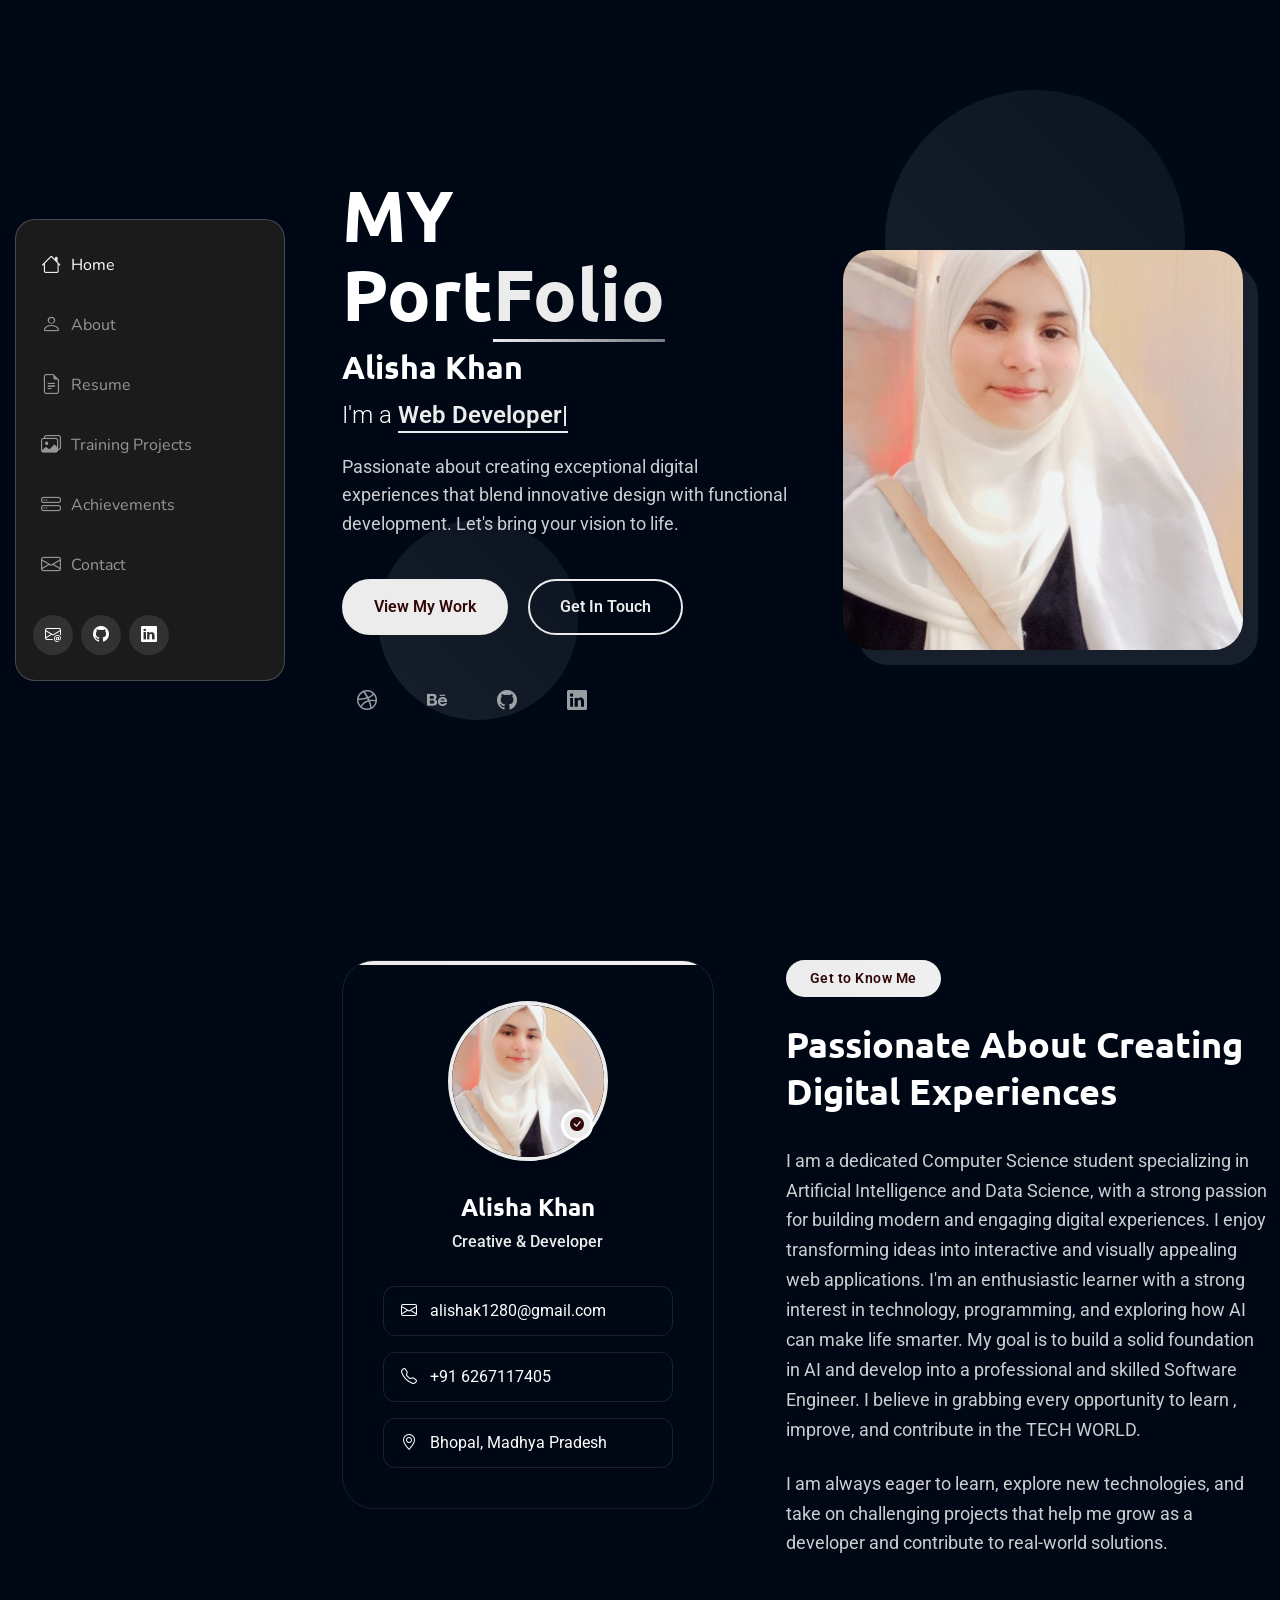
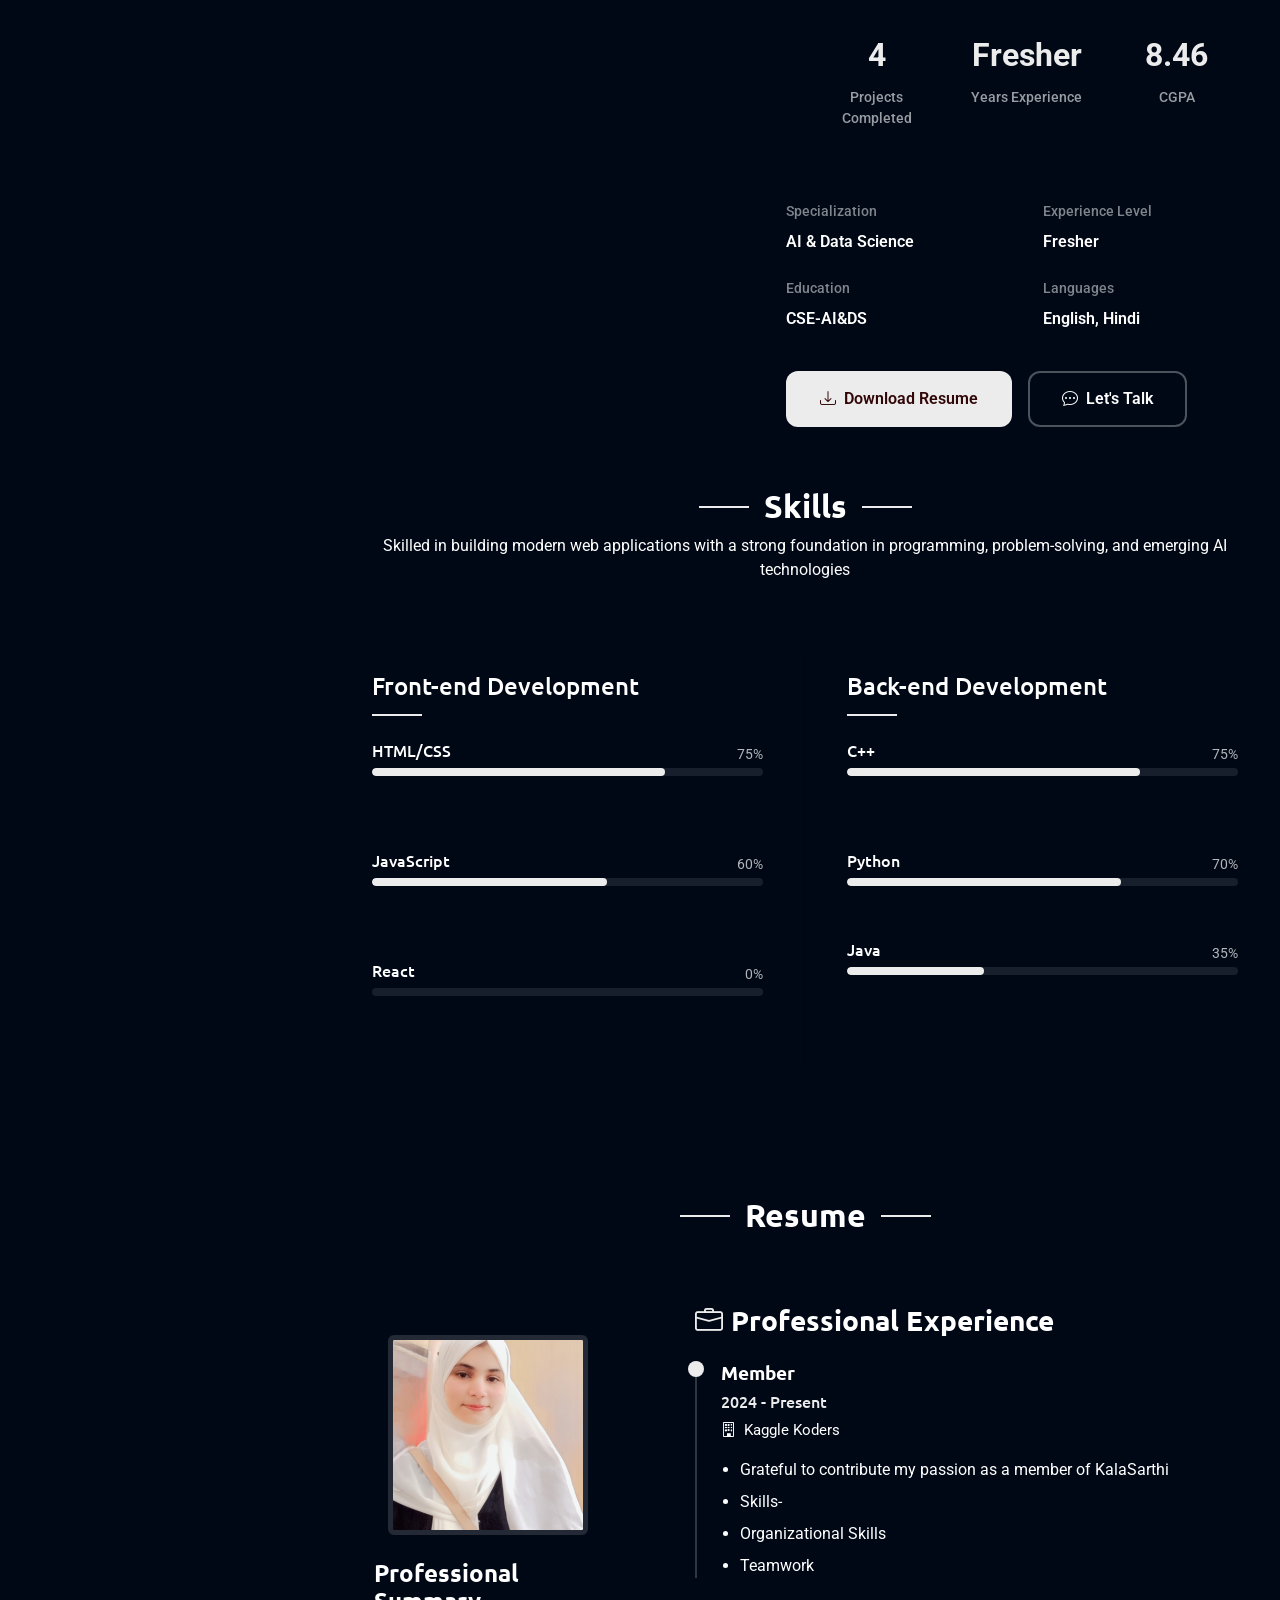
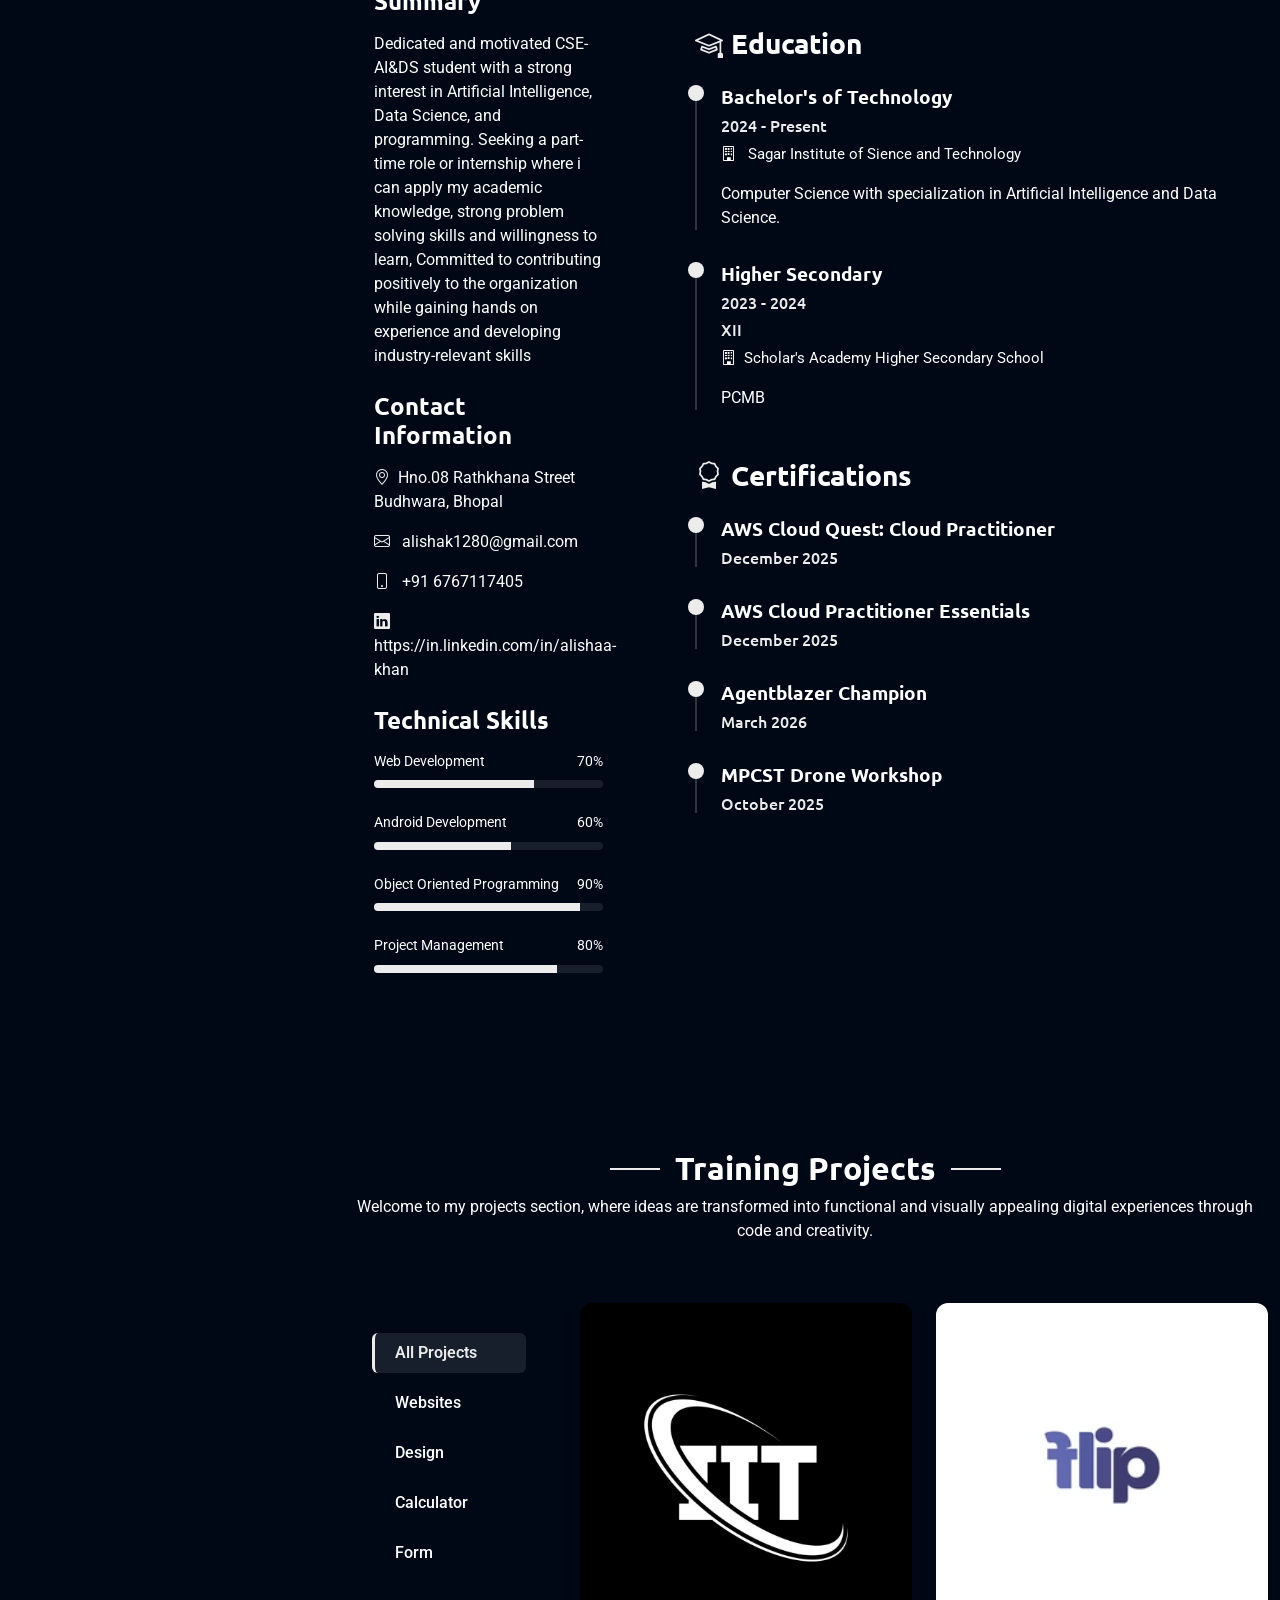
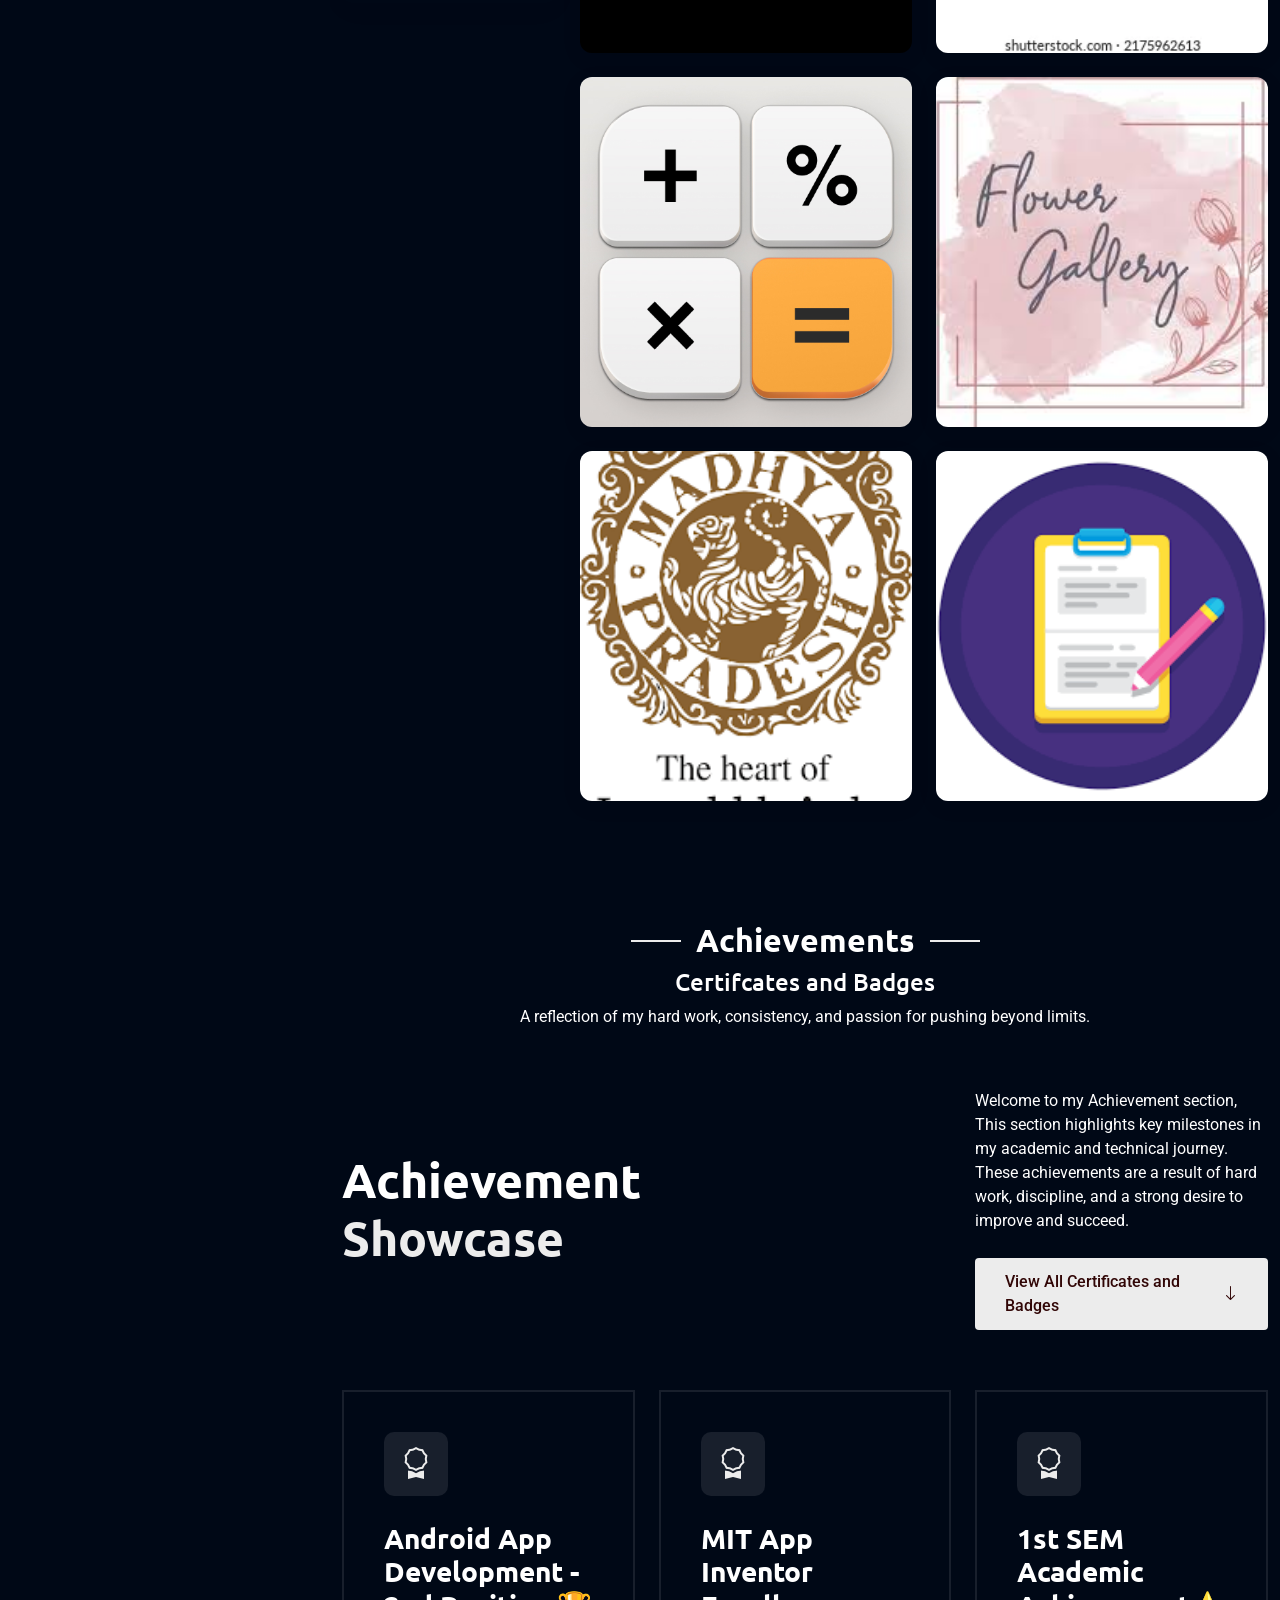
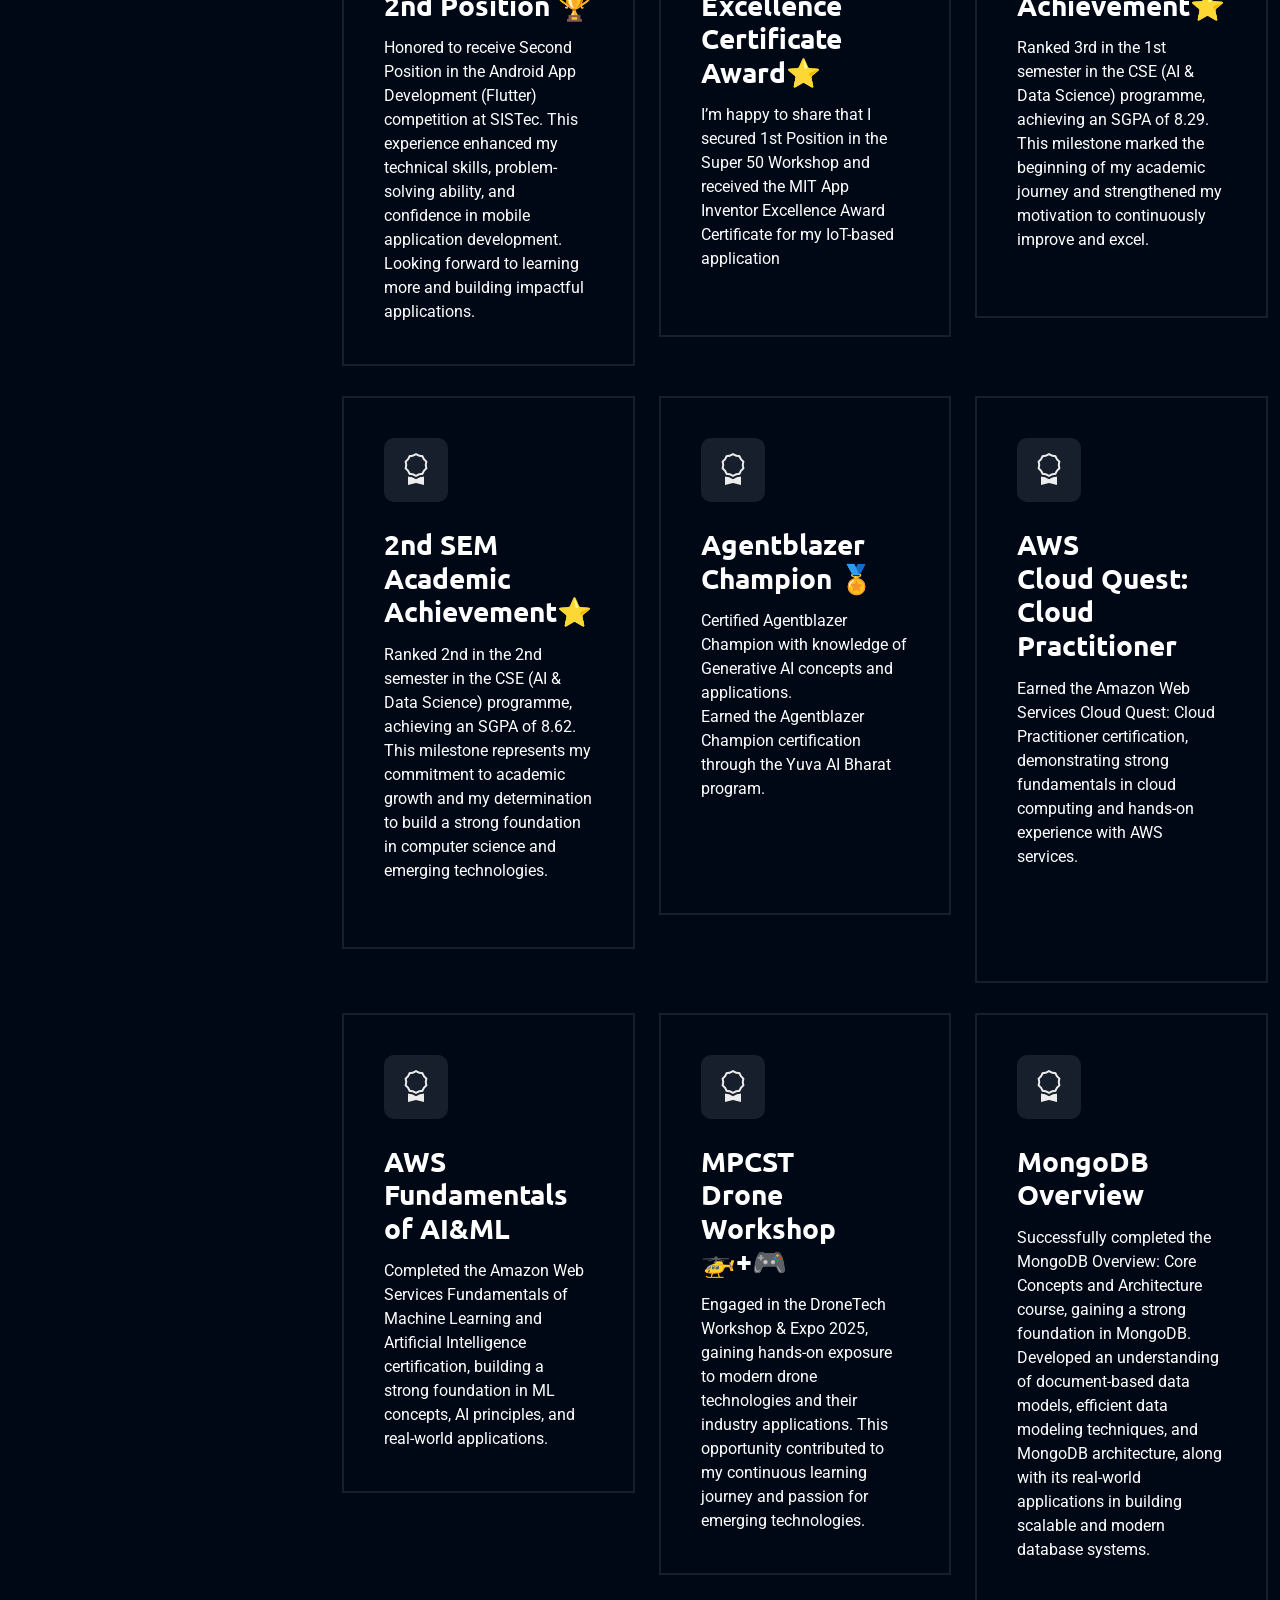
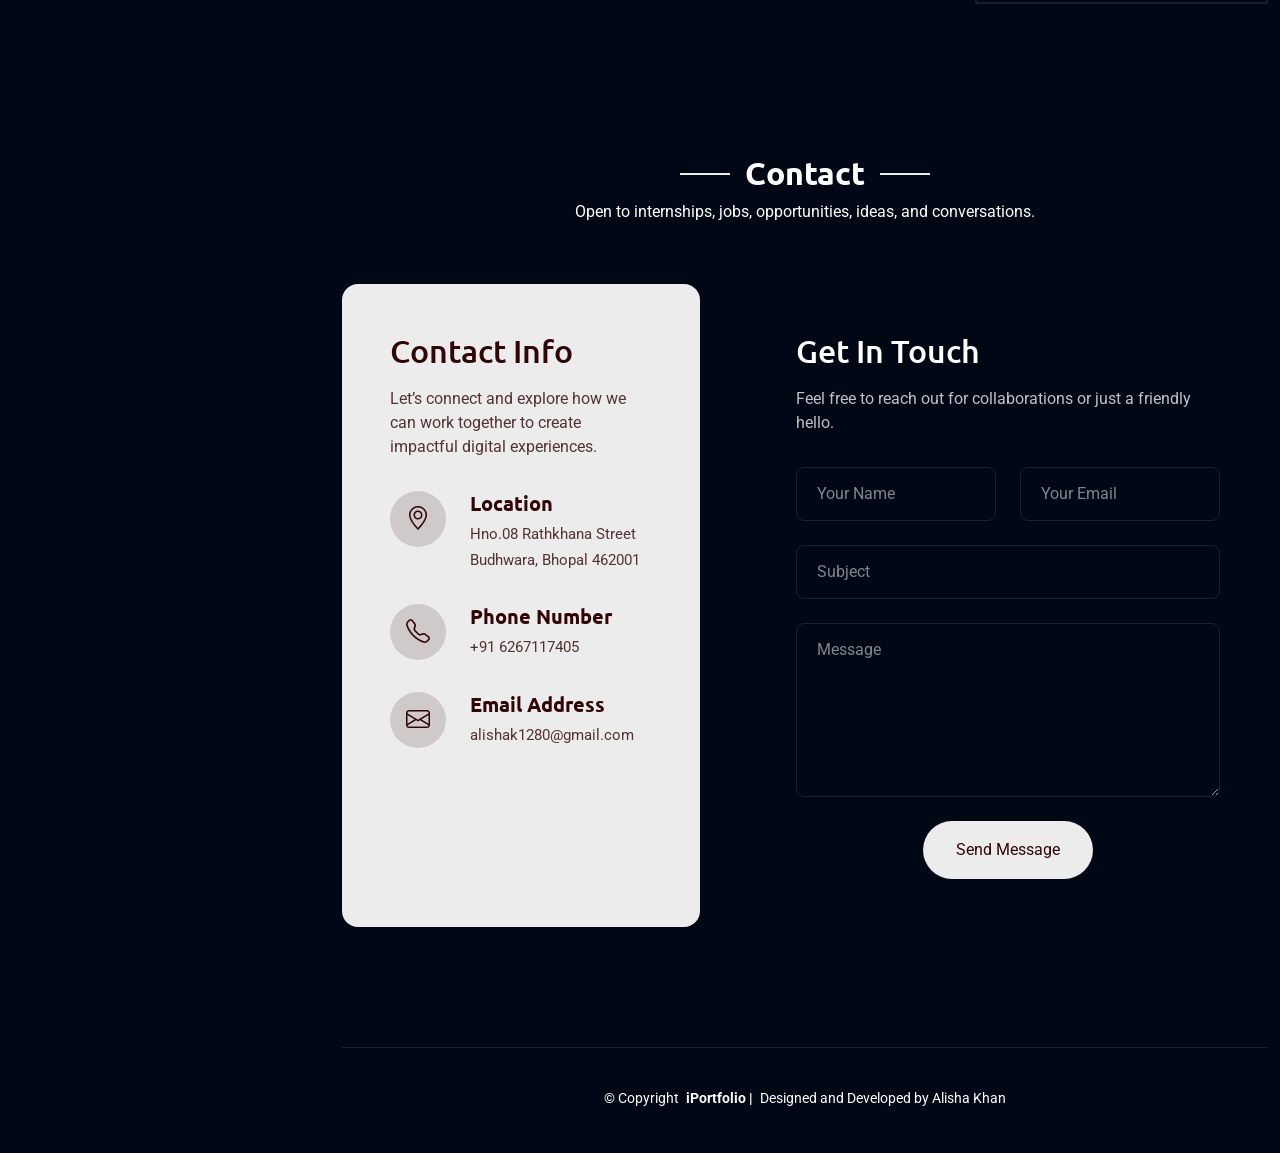
==== index.html @ 6f64822c "Add files via upload" ====
<!DOCTYPE html>
<html lang="en">

<head>
  <meta charset="utf-8">
  <meta content="width=device-width, initial-scale=1.0" name="viewport">
  <title>Alisha's Portfolio</title>
  <meta name="description" content="">
  <meta name="keywords" content="">

  <!-- Favicons -->
  <link href="/IMAGES/Alisha_Khan.jpeg" rel="icon">
  <link href="assets/img/apple-touch-icon.png" rel="apple-touch-icon">

  <!-- Fonts -->
  <link href="https://fonts.googleapis.com" rel="preconnect">
  <link href="https://fonts.gstatic.com" rel="preconnect" crossorigin>
  <link
    href="https://fonts.googleapis.com/css2?family=Roboto:ital,wght@0,100;0,300;0,400;0,500;0,700;0,900;1,100;1,300;1,400;1,500;1,700;1,900&family=Ubuntu:ital,wght@0,300;0,400;0,500;0,700;1,300;1,400;1,500;1,700&family=Nunito:ital,wght@0,200;0,300;0,400;0,500;0,600;0,700;0,800;0,900;1,200;1,300;1,400;1,500;1,600;1,700;1,800;1,900&display=swap"
    rel="stylesheet">

  <!-- Vendor CSS Files -->
  <link href="assets/vendor/bootstrap/css/bootstrap.min.css" rel="stylesheet">
  <link href="assets/vendor/bootstrap-icons/bootstrap-icons.css" rel="stylesheet">
  <link href="assets/vendor/aos/aos.css" rel="stylesheet">
  <link href="assets/vendor/glightbox/css/glightbox.min.css" rel="stylesheet">
  <link href="assets/vendor/swiper/swiper-bundle.min.css" rel="stylesheet">

  <!-- Main CSS File -->
  <link href="assets/css/main.css" rel="stylesheet">

  <!-- =======================================================
  * Template Name: SnapFolio
  * Template URL: https://bootstrapmade.com/snapfolio-bootstrap-portfolio-template/
  * Updated: Jul 21 2025 with Bootstrap v5.3.7
  * Author: BootstrapMade.com
  * License: https://bootstrapmade.com/license/
  ======================================================== -->
</head>

<body class="index-page">

  <header id="header" class="header dark-background d-flex flex-column justify-content-center">
    <i class="header-toggle d-xl-none bi bi-list"></i>

    <div class="header-container d-flex flex-column align-items-start">
      <nav id="navmenu" class="navmenu">
        <ul>
          <li><a href="#hero" class="active"><i class="bi bi-house navicon"></i>Home</a></li>
          <li><a href="#about"><i class="bi bi-person navicon"></i> About</a></li>
          <li><a href="#resume"><i class="bi bi-file-earmark-text navicon"></i> Resume</a></li>
          <li><a href="#portfolio"><i class="bi bi-images navicon"></i> Training Projects</a></li>
          <li><a href="#services"><i class="bi bi-hdd-stack navicon"></i>Achievements</a></li>

          <li><a href="#contact"><i class="bi bi-envelope navicon"></i> Contact</a></li>
        </ul>
      </nav>

      <div class="social-links text-center">
        <a href="#" class="twitter"><i class="bi bi-envelope-at"></i></a>
        <a href="https://github.com/alishaaakhan" class="facebook"><i class="bi bi-github"></i></i></a>
        <a href="https://www.linkedin.com/in/alishaa-khan/" class="linkedin"><i class="bi bi-linkedin"></i></a>
      </div>

    </div>

  </header>

  <main class="main">

    <!-- Hero Section -->
    <section id="hero" class="hero section">

      <div class="background-elements">
        <div class="bg-circle circle-1"></div>
        <div class="bg-circle circle-2"></div>
      </div>

      <div class="hero-content">

        <div class="container">
          <div class="row align-items-center">

            <div class="col-lg-6" data-aos="fade-right" data-aos-delay="100">
              <div class="hero-text">
                <h1>MY Port<span class="accent-text">Folio</span></h1>
                <h2>Alisha Khan</h2>
                <p class="lead">I'm a <span class="typed"
                    data-typed-items=" Web Developer, AI&ML Explorer, Android app Developer"></span></p>
                <p class="description">Passionate about creating exceptional digital experiences that blend innovative
                  design with functional development. Let's bring your vision to life.</p>

                <div class="hero-actions">
                  <a href="#portfolio" class="btn btn-primary">View My Work</a>
                  <a href="#contact" class="btn btn-outline">Get In Touch</a>
                </div>

                <div class="social-links">
                  <a href="#"><i class="bi bi-dribbble"></i></a>
                  <a href="#"><i class="bi bi-behance"></i></a>
                  <a href="#"><i class="bi bi-github"></i></a>
                  <a href="#"><i class="bi bi-linkedin"></i></a>
                </div>
              </div>
            </div>

            <div class="col-lg-6" data-aos="fade-left" data-aos-delay="200">
              <div class="hero-visual">
                <div class="profile-container">
                  <div class="profile-background"></div>
                  <img src="/IMAGES/Alisha_Khan.jpeg" alt="Alexander Chen" class="profile-image">
                </div>
              </div>
            </div>

          </div>
        </div>
      </div>

    </section><!-- /Hero Section -->

    <!-- About Section -->
    <section id="about" class="about section">

      <div class="container" data-aos="fade-up" data-aos-delay="100">

        <div class="row">
          <div class="col-lg-5" data-aos="zoom-in" data-aos-delay="200">
            <div class="profile-card">
              <div class="profile-header">
                <div class="profile-image">
                  <img src="/IMAGES/Alisha_Khan.jpeg" alt="Profile Image" class="img-fluid">
                </div>
                <div class="profile-badge">
                  <i class="bi bi-check-circle-fill"></i>
                </div>
              </div>

              <div class="profile-content">
                <h3>Alisha Khan</h3>
                <p class="profession">Creative &amp; Developer</p>

                <div class="contact-links">
                  <a href="mailto:marcus@example.com" class="contact-item">
                    <i class="bi bi-envelope"></i>
                    alishak1280@gmail.com
                  </a>
                  <a href="tel:+15551234567" class="contact-item">
                    <i class="bi bi-telephone"></i>
                    +91 6267117405
                  </a>
                  <a href="#" class="contact-item">
                    <i class="bi bi-geo-alt"></i>
                    Bhopal, Madhya Pradesh
                  </a>
                </div>
              </div>
            </div>
          </div>

          <div class="col-lg-7" data-aos="fade-left" data-aos-delay="300">
            <div class="about-content">
              <div class="section-header">
                <span class="badge-text">Get to Know Me</span>
                <h2>Passionate About Creating Digital Experiences</h2>
              </div>

              <div class="description">
                <p>I am a dedicated Computer Science student specializing in Artificial Intelligence and Data Science,
                  with a strong passion for building modern and engaging digital experiences. I enjoy transforming ideas
                  into interactive and visually appealing web applications.
                  I'm an enthusiastic learner with a strong interest in technology,
                  programming, and exploring how AI can make life smarter. My goal is to build a solid foundation in AI
                  and develop into a professional and skilled Software Engineer. I believe in grabbing every opportunity
                  to learn , improve, and contribute in the TECH WORLD.</p>

                <p>I am always eager to learn, explore new technologies, and take on challenging projects that help me
                  grow as a developer and contribute to real-world solutions.</p>
              </div>

              <div class="stats-grid">
                <div class="stat-item">
                  <div class="stat-number">4</div>
                  <div class="stat-label">Projects Completed</div>
                </div>
                <div class="stat-item">
                  <div class="stat-number">Fresher</div>
                  <div class="stat-label">Years Experience</div>
                </div>
                <div class="stat-item">
                  <div class="stat-number">8.46</div>
                  <div class="stat-label">CGPA</div>
                </div>
              </div>
              <div class="details-grid">
                <div class="detail-row">
                  <div class="detail-item">
                    <span class="detail-label">Specialization</span>
                    <span class="detail-value">AI & Data Science</span>
                  </div>
                  <div class="detail-item">
                    <span class="detail-label">Experience Level</span>
                    <span class="detail-value">Fresher</span>
                  </div>
                </div>
                <div class="detail-row">
                  <div class="detail-item">
                    <span class="detail-label">Education</span>
                    <span class="detail-value">CSE-AI&DS</span>
                  </div>
                  <div class="detail-item">
                    <span class="detail-label">Languages</span>
                    <span class="detail-value">English, Hindi</span>
                  </div>
                </div>
              </div>

              <div class="cta-section">
                <a href="/Alisha_Khan_0187AS241019.pdf" class="btn btn-primary">
                  <i class="bi bi-download"></i>
                  Download Resume
                </a>
                <a href="/Alisha_Khan_0187AS241019.pdf" class="btn btn-outline">
                  <i class="bi bi-chat-dots"></i>
                  Let's Talk
                </a>
              </div>
            </div>
          </div>
        </div>

      </div>

      <!-- Skills Section -->
      <section id="skills" class="skills section">

        <!-- Section Title -->
        <div class="container section-title" data-aos="fade-up">
          <h2>Skills</h2>
          <p>Skilled in building modern web applications with a strong foundation in programming, problem-solving, and
            emerging AI technologies</p>
        </div><!-- End Section Title -->

        <div class="container" data-aos="fade-up" data-aos-delay="100">

          <div class="row">
            <div class="col-lg-6">
              <div class="skills-category" data-aos="fade-up" data-aos-delay="200">
                <h3>Front-end Development</h3>
                <div class="skills-animation">
                  <div class="skill-item">
                    <div class="d-flex justify-content-between align-items-center">
                      <h4>HTML/CSS</h4>
                      <span class="skill-percentage">75%</span>
                    </div>
                    <div class="progress">
                      <div class="progress-bar" role="progressbar" aria-valuenow="75" aria-valuemin="0"
                        aria-valuemax="100"></div>
                    </div>
                    <div class="skill-tooltip">Expert level knowledge of semantic HTML5 and modern CSS3 techniques</div>
                  </div>

                  <div class="skill-item">
                    <div class="d-flex justify-content-between align-items-center">
                      <h4>JavaScript</h4>
                      <span class="skill-percentage">60%</span>
                    </div>
                    <div class="progress">
                      <div class="progress-bar" role="progressbar" aria-valuenow="60" aria-valuemin="0"
                        aria-valuemax="100"></div>
                    </div>
                    <div class="skill-tooltip">Strong proficiency in ES6+, DOM manipulation, and modern frameworks</div>
                  </div>

                  <div class="skill-item">
                    <div class="d-flex justify-content-between align-items-center">
                      <h4>React</h4>
                      <span class="skill-percentage">0%</span>
                    </div>
                    <div class="progress">
                      <div class="progress-bar" role="progressbar" aria-valuenow="0" aria-valuemin="0"
                        aria-valuemax="100"></div>
                    </div>
                    <div class="skill-tooltip">Experience with React hooks, state management, and component architecture
                    </div>
                  </div>
                </div>
              </div><!-- End Frontend Skills -->
            </div>

            <div class="col-lg-6">
              <div class="skills-category" data-aos="fade-up" data-aos-delay="300">
                <h3>Back-end Development</h3>
                <div class="skills-animation">
                  <div class="skill-item">
                    <div class="d-flex justify-content-between align-items-center">
                      <h4>C++</h4>
                      <span class="skill-percentage">75%</span>
                    </div>
                    <div class="progress">
                      <div class="progress-bar" role="progressbar" aria-valuenow="75" aria-valuemin="0"
                        aria-valuemax="100"></div>
                    </div>
                    <div class="skill-tooltip">Server-side JavaScript development with Express and REST APIs</div>
                  </div>

                  <div class="skill-item">
                    <div class="d-flex justify-content-between align-items-center">
                      <h4>Python</h4>
                      <span class="skill-percentage">70%</span>
                    </div>
                    <div class="progress">
                      <div class="progress-bar" role="progressbar" aria-valuenow="70" aria-valuemin="0"
                        aria-valuemax="100"></div>
                    </div>
                    <div class="skill-tooltip">Python development with Django and data analysis tools</div>
                  </div>

                  <div class="skill-item">
                    <div class="d-flex justify-content-between align-items-center">
                      <h4>Java</h4>
                      <span class="skill-percentage">35%</span>
                    </div>
                    <div class="progress">
                      <div class="progress-bar" role="progressbar" aria-valuenow="35" aria-valuemin="0"
                        aria-valuemax="100"></div>
                    </div>
                    <div class="skill-tooltip">Database design, optimization, and complex queries</div>
                  </div>
                </div>
              </div><!-- End Backend Skills -->
            </div>
          </div>

        </div>

      </section><!-- /Skills Section -->

      <!-- Resume Section -->
      <section id="resume" class="resume section">

        <!-- Section Title -->
        <div class="container section-title" data-aos="fade-up">
          <h2>Resume</h2>

        </div><!-- End Section Title -->

        <div class="container" data-aos="fade-up" data-aos-delay="100">

          <div class="row gy-4">
            <!-- Left column with summary and contact -->
            <div class="col-lg-4">
              <div class="resume-side" data-aos="fade-right" data-aos-delay="100">
                <div class="profile-img mb-4">
                  <img src="/IMAGES/Alisha_Khan.jpeg" alt="Profile" class="img-fluid rounded">
                </div>

                <h3>Professional Summary</h3>
                <p>Dedicated and motivated CSE-AI&DS student with a strong interest in Artificial Intelligence, Data
                  Science, and programming. Seeking a part-time role or internship where i can apply my academic
                  knowledge, strong problem solving skills and willingness to learn, Committed to contributing
                  positively to the organization while gaining hands on experience and developing industry-relevant
                  skills</p>

                <h3 class="mt-4">Contact Information</h3>
                <ul class="contact-info list-unstyled">
                  <li><i class="bi bi-geo-alt"></i>Hno.08 Rathkhana Street Budhwara, Bhopal</li>
                  <li><i class="bi bi-envelope"></i> alishak1280@gmail.com</li>
                  <li><i class="bi bi-phone"></i> +91 6767117405</li>
                  <li><i class="bi bi-linkedin"></i> https://in.linkedin.com/in/alishaa-khan</li>
                </ul>

                <div class="skills-animation mt-4">
                  <h3>Technical Skills</h3>
                  <div class="skill-item">
                    <div class="d-flex justify-content-between">
                      <span>Web Development</span>
                      <span>70%</span>
                    </div>
                    <div class="progress">
                      <div class="progress-bar" role="progressbar" aria-valuenow="70" aria-valuemin="0"
                        aria-valuemax="100"></div>
                    </div>
                  </div>

                  <div class="skill-item">
                    <div class="d-flex justify-content-between">
                      <span>Android Development</span>
                      <span>60%</span>
                    </div>
                    <div class="progress">
                      <div class="progress-bar" role="progressbar" aria-valuenow="60" aria-valuemin="0"
                        aria-valuemax="100"></div>
                    </div>
                  </div>

                  <div class="skill-item">
                    <div class="d-flex justify-content-between">
                      <span>Object Oriented Programming</span>
                      <span>90%</span>
                    </div>
                    <div class="progress">
                      <div class="progress-bar" role="progressbar" aria-valuenow="90" aria-valuemin="0"
                        aria-valuemax="100"></div>
                    </div>
                  </div>

                  <div class="skill-item">
                    <div class="d-flex justify-content-between">
                      <span>Project Management</span>
                      <span>80%</span>
                    </div>
                    <div class="progress">
                      <div class="progress-bar" role="progressbar" aria-valuenow="80" aria-valuemin="0"
                        aria-valuemax="100"></div>
                    </div>
                  </div>
                </div>
              </div>
            </div>

            <!-- Right column with experience and education -->
            <div class="col-lg-8 ps-4 ps-lg-5">
              <!-- Experience Section -->
              <div class="resume-section" data-aos="fade-up">
                <h3><i class="bi bi-briefcase me-2"></i>Professional Experience</h3>


                <div class="resume-item">
                  <h4>Member</h4>
                  <h5>2024 - Present</h5>
                  <p class="company"><i class="bi bi-building"></i>Kaggle Koders</p>
                  <ul>
                    <li>Grateful to contribute my passion as a member of KalaSarthi</li>
                    <li>Skills-</li>
                    <li>Organizational Skills</li>
                    <li>Teamwork</li>
                  </ul>
                </div>
              </div>

              <!-- Education Section -->
              <div class="resume-section" data-aos="fade-up" data-aos-delay="100">
                <h3><i class="bi bi-mortarboard me-2"></i>Education</h3>

                <div class="resume-item">
                  <h4>Bachelor's of Technology</h4>
                  <h5>2024 - Present</h5>
                  <p class="company"><i class="bi bi-building"></i> Sagar Institute of Sience and Technology</p>
                  <p>Computer Science with specialization in Artificial Intelligence and Data Science.</p>
                </div>

                <div class="resume-item">
                  <h4>Higher Secondary</h4>
                  <h5>2023 - 2024</h5>
                  <h5>XII</h5>
                  <p class="company"><i class="bi bi-building"></i>Scholar's Academy Higher Secondary School</p>
                  <p>PCMB</p>
                </div>
              </div>

              <!-- Certifications Section -->
              <div class="resume-section" data-aos="fade-up" data-aos-delay="200">
                <h3><i class="bi bi-award me-2"></i>Certifications</h3>

                <div class="resume-item">
                  <a href="/IMAGES/AWS Cloud Quest.png">
                    <h4>AWS Cloud Quest: Cloud Practitioner</h4>
                  </a>
                  <h5>December 2025</h5>
                </div>
                <div class="resume-item">
                  <a href="/IMAGES/AWS CP.jpeg">
                    <h4>AWS Cloud Practitioner Essentials</h4>
                  </a>
                  <h5>December 2025</h5>
                </div>
                <div class="resume-item">
                  <a href="/IMAGES/Agentblazerr.png">
                    <h4>Agentblazer Champion</h4>
                  </a>
                  <h5>March 2026</h5>
                </div>
                <div class="resume-item">
                  <a href="/IMAGES/MPCST.png">
                    <h4>MPCST Drone Workshop</h4>
                  </a>
                  <h5>October 2025</h5>
                </div>
              </div>
            </div>
          </div>

        </div>

      </section><!-- /Resume Section -->

      <!-- Portfolio Section -->
      <section id="portfolio" class="portfolio section">

        <!-- Section Title -->
        <div class="container section-title" data-aos="fade-up">
          <h2>Training Projects</h2>
          <p>Welcome to my projects section, where ideas are transformed into functional and visually appealing
            digital experiences through code and creativity.</p>
        </div><!-- End Section Title -->

        <div class="container" data-aos="fade-up" data-aos-delay="100">

          <div class="isotope-layout" data-default-filter="*" data-layout="masonry" data-sort="original-order">

            <div class="row">
              <div class="col-lg-3 filter-sidebar">
                <div class="filters-wrapper" data-aos="fade-right" data-aos-delay="150">
                  <ul class="portfolio-filters isotope-filters">
                    <li data-filter="*" class="filter-active">All Projects</li>
                    <li data-filter=".filter-photography">Websites</li>
                    <li data-filter=".filter-design">Design</li>
                    <li data-filter=".filter-automotive">Calculator</li>
                    <li data-filter=".filter-nature">Form</li>
                  </ul>
                </div>
              </div>

              <div class="col-lg-9">
                <div class="row gy-4 portfolio-container isotope-container" data-aos="fade-up" data-aos-delay="200">

                  <div class="col-lg-6 col-md-6 portfolio-item isotope-item filter-photography">
                    <div class="portfolio-wrap">
                      <img src="/IMAGES/IIT.jpg" class="img-fluid" alt="Portfolio Image" loading="lazy">
                      <div class="portfolio-info">
                        <div class="content">
                          <span class="category"></span>
                          <h4>IIT</h4>
                          <div class="portfolio-links">
                            <a href="/IIT.html" class="glightbox" title="Capturing Moments"><i
                                class="bi bi-plus-lg"></i></a>
                            <a href="/IIT.html" title="More Details"><i class="bi bi-arrow-right"></i></a>
                          </div>
                        </div>
                      </div>
                    </div>
                  </div><!-- End Portfolio Item -->

                  <div class="col-lg-6 col-md-6 portfolio-item isotope-item filter-design">
                    <div class="portfolio-wrap">
                      <img src="/IMAGES/flip.webp" class="img-fluid" alt="Portfolio Image" loading="lazy">
                      <div class="portfolio-info">
                        <div class="content">
                          <span class="category">Web Design</span>
                          <h4>Flip Design</h4>
                          <div class="portfolio-links">
                            <a href="/Flip.html" class="glightbox" title="Woodcraft Design"><i
                                class="bi bi-plus-lg"></i></a>
                            <a href="/Flip.html" title="More Details"><i class="bi bi-arrow-right"></i></a>
                          </div>
                        </div>
                      </div>
                    </div>
                  </div><!-- End Portfolio Item -->

                  <div class="col-lg-6 col-md-6 portfolio-item isotope-item filter-automotive">
                    <div class="portfolio-wrap">
                      <img src="/IMAGES/calc.jpg" class="img-fluid" alt="Portfolio Image" loading="lazy">
                      <div class="portfolio-info">
                        <div class="content">
                          <span class="category"></span>
                          <h4>Calculator</h4>
                          <div class="portfolio-links">
                            <a href="/calc.html" class="glightbox" title="Classic Beauty"><i
                                class="bi bi-plus-lg"></i></a>
                            <a href="/calc.html" title="More Details"><i class="bi bi-arrow-right"></i></a>
                          </div>
                        </div>
                      </div>
                    </div>
                  </div><!-- End Portfolio Item -->

                  <div class="col-lg-6 col-md-6 portfolio-item isotope-item filter-nature">
                    <div class="portfolio-wrap">
                      <img src="/IMAGES/gallery.jpg" class="img-fluid" alt="Portfolio Image" loading="lazy">
                      <div class="portfolio-info">
                        <div class="content">
                          <span class="category"></span>
                          <h4>Gallery</h4>
                          <div class="portfolio-links">
                            <a href="/gallery.html" class="glightbox" title="Natural Growth"><i
                                class="bi bi-plus-lg"></i></a>
                            <a href="/gallery.html" title="More Details"><i class="bi bi-arrow-right"></i></a>
                          </div>
                        </div>
                      </div>
                    </div>
                  </div><!-- End Portfolio Item -->

                  <div class="col-lg-6 col-md-6 portfolio-item isotope-item filter-photography">
                    <div class="portfolio-wrap">
                      <img src="/IMAGES/mp_logo.png" class="img-fluid" alt="Portfolio Image" loading="lazy">
                      <div class="portfolio-info">
                        <div class="content">
                          <span class="category"></span>
                          <h4>MP Website</h4>
                          <div class="portfolio-links">
                            <a href="/MP_Website.html" class="glightbox" title="Urban Stories"><i
                                class="bi bi-plus-lg"></i></a>
                            <a href="/MP_Website.html" title="More Details"><i class="bi bi-arrow-right"></i></a>
                          </div>
                        </div>
                      </div>
                    </div>
                  </div><!-- End Portfolio Item -->

                  <div class="col-lg-6 col-md-6 portfolio-item isotope-item filter-design">
                    <div class="portfolio-wrap">
                      <img src="/IMAGES/RegsiterPage.png" class="img-fluid" alt="Portfolio Image" loading="lazy"
                        height="100px" width="200px">
                      <div class="portfolio-info">
                        <div class="content">
                          <span class="category">Web Design</span>
                          <h4>Form Validation</h4>
                          <div class="portfolio-links">
                            <a href="/FormExample.html" class="glightbox" title="Digital Experience"><i
                                class="bi bi-plus-lg"></i></a>
                            <a href="/Form.html" title="More Details"><i class="bi bi-arrow-right"></i></a>
                          </div>
                        </div>
                      </div>
                    </div>
                  </div><!-- End Portfolio Item -->


                </div><!-- End Portfolio Container -->
              </div>
            </div>

          </div>

        </div>

      </section><!-- /Portfolio Section -->

      <!-- Services Section -->
      <section id="services" class="services section">

        <!-- Section Title -->
        <div class="container section-title" data-aos="fade-up">
          <h2>Achievements</h2>
          <h4>Certifcates and Badges</h4>
          <p>A reflection of my hard work, consistency, and passion for pushing beyond limits.</p>
        </div><!-- End Section Title -->

        <div class="container" data-aos="fade-up" data-aos-delay="100">

          <div class="service-header">
            <div class="row align-items-center">
              <div class="col-lg-8 col-md-12">
                <div class="service-intro">
                  <h2 class="service-heading">
                    <div>Achievement</div>
                    <div><span>Showcase</span></div>
                  </h2>
                </div>
              </div>
              <div class="col-lg-4 col-md-12">
                <div class="service-summary">
                  <p>
                    Welcome to my Achievement section, <br> This section highlights key milestones in my academic and
                    technical journey. These achievements are a result of hard work, discipline, and a strong desire to
                    improve and succeed.
                  </p>
                  <a href="#" class="service-btn">
                    View All Certificates and Badges
                    <i class="bi bi-arrow-down"></i>
                  </a>
                </div>
              </div>
            </div>
          </div>
          <div class="row justify-content-center">
            <div class="col-lg-4 col-md-6" data-aos="fade-up" data-aos-delay="100">
              <div class="service-card position-relative z-1">
                <div class="service-icon">
                  <i class="bi bi-award"></i>
                </div>
                <a href="/IMAGES/2ndprizeee.jpeg"
                  class="card-action d-flex align-items-center justify-content-center rounded-circle">
                  <i class="bi bi-arrow-up-right"></i>
                </a>
                <h3>
                  <a href="/IMAGES/2ndprizeee.jpeg">
                    Android App Development - 2nd Position 🏆<span></span>
                  </a>
                </h3>
                <p>
                  Honored to receive Second Position in the Android App Development (Flutter) competition at SISTec.
                  This experience enhanced my technical skills, problem-solving ability, and confidence in mobile
                  application development.
                  Looking forward to learning more and building impactful applications.
                </p>
              </div>
            </div>
            <div class="col-lg-4 col-md-6" data-aos="fade-up" data-aos-delay="200">
              <div class="service-card position-relative z-1">
                <div class="service-icon">
                  <i class="bi bi-award"></i>
                </div>
                <a href="/IMAGES/alisha_khan_sistec_iot_workshop_mit_app_excellence_26-may (1).jpeg"
                  class="card-action d-flex align-items-center justify-content-center rounded-circle">
                  <i class="bi bi-arrow-up-right"></i>
                </a>
                <h3>
                  <a href="/IMAGES/alisha_khan_sistec_iot_workshop_mit_app_excellence_26-may (1).jpeg">
                    MIT App Inventor Excellence <span>Certificate Award⭐</span>
                  </a>
                </h3>
                <p>
                  I’m happy to share that I secured 1st Position in the Super 50 Workshop and received the MIT App
                  Inventor Excellence Award Certificate for my IoT-based application<br><br>
                </p>
              </div>
            </div>
            <div class="col-lg-4 col-md-6" data-aos="fade-up" data-aos-delay="200">
              <div class="service-card position-relative z-1">
                <div class="service-icon">
                  <i class="bi bi-award"></i>
                </div>
                <a href="/IMAGES/fsem.jpeg"
                  class="card-action d-flex align-items-center justify-content-center rounded-circle">
                  <i class="bi bi-arrow-up-right"></i>
                </a>
                <h3>
                  <a href="/IMAGES/fsem.jpeg">
                    1st SEM<span>Academic Achievement⭐</span>
                  </a>
                </h3>
                <p>
                  Ranked 3rd in the 1st semester in the CSE (AI & Data Science) programme, achieving an SGPA of 8.29.
                  This milestone marked the beginning of my academic journey and strengthened my motivation to
                  continuously improve and excel. <br><br>
                </p>
              </div>
            </div>
            <div class="col-lg-4 col-md-6" data-aos="fade-up" data-aos-delay="200">
              <div class="service-card position-relative z-1">
                <div class="service-icon">
                  <i class="bi bi-award"></i>
                </div>
                <a href="/IMAGES/Alisha.png"
                  class="card-action d-flex align-items-center justify-content-center rounded-circle">
                  <i class="bi bi-arrow-up-right"></i>
                </a>
                <h3>
                  <a href="/IMAGES/Alisha.png">
                    2nd SEM<span>Academic Achievement⭐</span>
                  </a>
                </h3>
                <p>
                  Ranked 2nd in the 2nd semester in the CSE (AI & Data Science) programme, achieving an SGPA of 8.62.
                  This milestone represents my commitment to academic growth and my determination to build a strong
                  foundation in computer science and emerging technologies. <br><br>
                </p>
              </div>
            </div>
            <div class="col-lg-4 col-md-6" data-aos="fade-up" data-aos-delay="200">
              <div class="service-card position-relative z-1">
                <div class="service-icon">
                  <i class="bi bi-award"></i>
                </div>
                <a href="/IMAGES/Agentblazerr.png"
                  class="card-action d-flex align-items-center justify-content-center rounded-circle">
                  <i class="bi bi-arrow-up-right"></i>
                </a>
                <h3>
                  <a href="/IMAGES/Agentblazerr.png">
                    Agentblazer<span>Champion 🏅 </span>
                  </a>
                </h3>
                <p>
                  Certified Agentblazer Champion with knowledge of Generative AI concepts and applications.
                  <br>
                  Earned the Agentblazer Champion certification through the Yuva AI Bharat program.
                  <br>
                  <br>
                  <br>
                  <br>
                </p>
              </div>
            </div>
            <div class="col-lg-4 col-md-6" data-aos="fade-up" data-aos-delay="300">
              <div class="service-card position-relative z-1">
                <div class="service-icon">
                  <i class="bi bi-award"></i>
                </div>
                <a href="/IMAGES/AWS Cloud Quest.png"
                  class="card-action d-flex align-items-center justify-content-center rounded-circle">
                  <i class="bi bi-arrow-up-right"></i>
                </a>
                <h3>
                  <a href="/IMAGES/AWS Cloud Quest.png">
                    AWS<span>Cloud Quest: Cloud Practitioner</span>
                  </a>
                </h3>
                <p>
                  Earned the Amazon Web Services Cloud Quest: Cloud Practitioner certification, demonstrating strong
                  fundamentals in cloud computing and hands-on experience with AWS services.
                  <br>
                  <br>
                  <br>
                  <br>
                </p>
              </div>
            </div>
            <div class="col-lg-4 col-md-6" data-aos="fade-up" data-aos-delay="100">
              <div class="service-card position-relative z-1">
                <div class="service-icon">
                  <i class="bi bi-award"></i>
                </div>
                <a href="/IMAGES/AWSFundamentals.png"
                  class="card-action d-flex align-items-center justify-content-center rounded-circle">
                  <i class="bi bi-arrow-up-right"></i>
                </a>
                <h3>
                  <a href="/IMAGES/AWSFundamentals.png">
                    AWS <span>Fundamentals of AI&ML</span>
                  </a>
                </h3>
                <p>
                  Completed the Amazon Web Services Fundamentals of Machine Learning and Artificial Intelligence
                  certification, building a strong foundation in ML concepts, AI principles, and real-world
                  applications.
                </p>
              </div>
            </div>
            <div class="col-lg-4 col-md-6" data-aos="fade-up" data-aos-delay="200">
              <div class="service-card position-relative z-1">
                <div class="service-icon">
                  <i class="bi bi-award"></i>
                </div>
                <a href="/IMAGES/MPCST.png"
                  class="card-action d-flex align-items-center justify-content-center rounded-circle">
                  <i class="bi bi-arrow-up-right"></i>
                </a>
                <h3>
                  <a href="/IMAGES/MPCST.png">
                    MPCST <span>Drone Workshop <br>🚁+🎮</span>
                  </a>
                </h3>
                <p>
                  Engaged in the DroneTech Workshop & Expo 2025, gaining hands-on exposure to modern drone technologies
                  and their industry applications. This opportunity contributed to my continuous learning journey and
                  passion for emerging technologies.
                </p>
              </div>
            </div>
            <div class="col-lg-4 col-md-6" data-aos="fade-up" data-aos-delay="300">
              <div class="service-card position-relative z-1">
                <div class="service-icon">
                  <i class="bi bi-award"></i>
                </div>
                <a href="/IMAGES/Mongpodb.png"
                  class="card-action d-flex align-items-center justify-content-center rounded-circle">
                  <i class="bi bi-arrow-up-right"></i>
                </a>
                <h3>
                  <a href="/IMAGES/Mongpodb.png">
                    MongoDB<span>Overview</span>
                  </a>
                </h3>
                <p>
                  Successfully completed the MongoDB Overview: Core Concepts and Architecture course, gaining a strong
                  foundation in MongoDB. Developed an understanding of document-based data models, efficient data
                  modeling techniques, and MongoDB architecture, along with its real-world applications in building
                  scalable and modern database systems.
                </p>
              </div>
            </div>
          </div>
        </div>

      </section><!-- /Services Section -->

      <!-- Testimonials Section -->

      <!-- /Testimonials Section -->

      <!-- Contact Section -->
      <section id="contact" class="contact section">

        <!-- Section Title -->
        <div class="container section-title" data-aos="fade-up">
          <h2>Contact</h2>
          <p>
          <p>Open to internships, jobs, opportunities, ideas, and conversations.</p>
          </p>
        </div><!-- End Section Title -->

        <div class="container">

          <div class="row g-4 g-lg-5">
            <div class="col-lg-5">
              <div class="info-box">
                <h3>Contact Info</h3>
                <p>Let’s connect and explore how we can work together to create impactful digital experiences.
                </p>


                <div class="info-item">
                  <div class="icon-box">
                    <i class="bi bi-geo-alt"></i>
                  </div>
                  <div class="content">
                    <h4>Location</h4>
                    <p>Hno.08 Rathkhana Street</p>
                    <p>Budhwara, Bhopal 462001</p>
                  </div>
                </div>

                <div class="info-item">
                  <div class="icon-box">
                    <i class="bi bi-telephone"></i>
                  </div>
                  <div class="content">
                    <h4>Phone Number</h4>
                    <p>+91 6267117405</p>
                  </div>
                </div>

                <div class="info-item">
                  <div class="icon-box">
                    <i class="bi bi-envelope"></i>
                  </div>
                  <div class="content">
                    <h4>Email Address</h4>
                    <p>alishak1280@gmail.com</p>
                  </div>
                </div>
              </div>
            </div>

            <div class="col-lg-7">
              <div class="contact-form">
                <h3>Get In Touch</h3>
                <p>Feel free to reach out for collaborations or just a friendly hello.
                </p>

                <form action="forms/contact.php" method="post" class="php-email-form">
                  <div class="row gy-4">

                    <div class="col-md-6">
                      <input type="text" name="name" class="form-control" placeholder="Your Name" required="">
                    </div>

                    <div class="col-md-6 ">
                      <input type="email" class="form-control" name="email" placeholder="Your Email" required="">
                    </div>

                    <div class="col-12">
                      <input type="text" class="form-control" name="subject" placeholder="Subject" required="">
                    </div>

                    <div class="col-12">
                      <textarea class="form-control" name="message" rows="6" placeholder="Message"
                        required=""></textarea>
                    </div>

                    <div class="col-12 text-center">
                      <div class="loading">Loading</div>
                      <div class="error-message"></div>
                      <div class="sent-message">Your message has been sent. Thank you!</div>

                      <button type="submit" class="btn">Send Message</button>
                    </div>

                  </div>
                </form>

              </div>
            </div>

          </div>

        </div>

      </section><!-- /Contact Section -->

  </main>

  <footer id="footer" class="footer position-relative">

    <div class="container">
      <div class="copyright text-center ">
        <p>© <span>Copyright</span> <strong class="px-1 sitename">iPortfolio |</strong> <span>Designed and Developed by
            Alisha Khan</span>
        </p>
      </div>
      <div class="credits">
        <!-- All the links in the footer should remain intact. -->
        <!-- You can delete the links only if you've purchased the pro version. -->
        <!-- Licensing information: https://bootstrapmade.com/license/ -->
        <!-- Purchase the pro version with working PHP/AJAX contact form: [buy-url] -->
        <!-- Designed by <a href="https://bootstrapmade.com/">BootstrapMade</a> | <a
          href="https://bootstrapmade.com/tools/">DevTools</a> -->
      </div>
    </div>

  </footer>

  <!-- Scroll Top -->
  <a href="#" id="scroll-top" class="scroll-top d-flex align-items-center justify-content-center"><i
      class="bi bi-arrow-up-short"></i></a>

  <!-- Preloader -->
  <div id="preloader"></div>

  <!-- Vendor JS Files -->
  <script src="assets/vendor/bootstrap/js/bootstrap.bundle.min.js"></script>
  <script src="assets/vendor/php-email-form/validate.js"></script>
  <script src="assets/vendor/aos/aos.js"></script>
  <script src="assets/vendor/typed.js/typed.umd.js"></script>
  <script src="assets/vendor/purecounter/purecounter_vanilla.js"></script>
  <script src="assets/vendor/waypoints/noframework.waypoints.js"></script>
  <script src="assets/vendor/isotope-layout/isotope.pkgd.min.js"></script>
  <script src="assets/vendor/imagesloaded/imagesloaded.pkgd.min.js"></script>
  <script src="assets/vendor/glightbox/js/glightbox.min.js"></script>
  <script src="assets/vendor/swiper/swiper-bundle.min.js"></script>

  <!-- Main JS File -->
  <script src="assets/js/main.js"></script>

</body>

</html>
---- assets/css/main.css ----
/**
* Template Name: SnapFolio
* Template URL: https://bootstrapmade.com/snapfolio-bootstrap-portfolio-template/
* Updated: Jul 21 2025 with Bootstrap v5.3.7
* Author: BootstrapMade.com
* License: https://bootstrapmade.com/license/
*/

/*--------------------------------------------------------------
# Font & Color Variables
# Help: https://bootstrapmade.com/color-system/
--------------------------------------------------------------*/
/* Fonts */
:root {
  --default-font: "Roboto",  system-ui, -apple-system, "Segoe UI", Roboto, "Helvetica Neue", Arial, "Noto Sans", "Liberation Sans", sans-serif, "Apple Color Emoji", "Segoe UI Emoji", "Segoe UI Symbol", "Noto Color Emoji";
  --heading-font: "Ubuntu",  sans-serif;
  --nav-font: "Nunito",  sans-serif;
}

/* Global Colors - The following color variables are used throughout the website. Updating them here will change the color scheme of the entire website */
:root { 
  --background-color: #000816; /* Background color for the entire website, including individual sections */
  --default-color: #ffffff; /* Default color used for the majority of the text content across the entire website */
  --heading-color: #ffffff; /* Color for headings, subheadings and title throughout the website */
  --accent-color: #ececec; /* Accent color that represents your brand on the website. It's used for buttons, links, and other elements that need to stand out */
  --surface-color: ; /* The surface color is used as a background of boxed elements within sections, such as cards, icon boxes, or other elements that require a visual separation from the global background. */
  --contrast-color: #310606; /* Contrast color for text, ensuring readability against backgrounds of accent, heading, or default colors. */
}

/* Nav Menu Colors - The following color variables are used specifically for the navigation menu. They are separate from the global colors to allow for more customization options */
:root {
  --nav-color: rgba(236, 236, 236, 0.59);  /* The default color of the main navmenu links */
  --nav-hover-color: #ffffff; /* Applied to main navmenu links when they are hovered over or active */
  --nav-mobile-background-color: #393939; /* Used as the background color for mobile navigation menu */
  --nav-dropdown-background-color: #393939; /* Used as the background color for dropdown items that appear when hovering over primary navigation items */
  --nav-dropdown-color: #ffffff; /* Used for navigation links of the dropdown items in the navigation menu. */
  --nav-dropdown-hover-color: #ececec; /* Similar to --nav-hover-color, this color is applied to dropdown navigation links when they are hovered over. */
}

/* Color Presets - These classes override global colors when applied to any section or element, providing reuse of the sam color scheme. */

.light-background {
  --background-color: #000a25;
  --surface-color: #323232;
}

.dark-background {
  --background-color: #0056c7;
  --default-color: #ffffff;
  --heading-color: #ffffff;
  --surface-color: #151f2b;
  --contrast-color: #ffffff;
}

/* Smooth scroll */
:root {
  scroll-behavior: smooth;
}

/*--------------------------------------------------------------
# General Styling & Shared Classes
--------------------------------------------------------------*/
body {
  color: var(--default-color);
  background-color: var(--background-color);
  font-family: var(--default-font);
}

a {
  color: var(--accent-color);
  text-decoration: none;
  transition: 0.3s;
}

a:hover {
  color: color-mix(in srgb, var(--accent-color), transparent 25%);
  text-decoration: none;
}

h1,
h2,
h3,
h4,
h5,
h6 {
  color: var(--heading-color);
  font-family: var(--heading-font);
}

/* PHP Email Form Messages
------------------------------*/
.php-email-form .error-message {
  display: none;
  background: #df1529;
  color: #ffffff;
  text-align: left;
  padding: 15px;
  margin-bottom: 24px;
  font-weight: 600;
}

.php-email-form .sent-message {
  display: none;
  color: #ffffff;
  background: #059652;
  text-align: center;
  padding: 15px;
  margin-bottom: 24px;
  font-weight: 600;
}

.php-email-form .loading {
  display: none;
  background: var(--surface-color);
  text-align: center;
  padding: 15px;
  margin-bottom: 24px;
}

.php-email-form .loading:before {
  content: "";
  display: inline-block;
  border-radius: 50%;
  width: 24px;
  height: 24px;
  margin: 0 10px -6px 0;
  border: 3px solid var(--accent-color);
  border-top-color: var(--surface-color);
  animation: php-email-form-loading 1s linear infinite;
}

@keyframes php-email-form-loading {
  0% {
    transform: rotate(0deg);
  }

  100% {
    transform: rotate(360deg);
  }
}

/*--------------------------------------------------------------
# Global Header
--------------------------------------------------------------*/
.header {
  --background-color: #1b1b1b;
  --contrast-color: #444444;
  color: var(--default-color);
  position: fixed;
  top: 0;
  left: 0;
  bottom: 0;
  padding: 0 15px;
  width: 300px;
  transition: all ease-in-out 0.3s;
  overflow-y: auto;
  z-index: 997;
}

.header .header-container {
  border-radius: 20px;
  padding: 15px;
  background-color: var(--background-color);
  border: 1px solid color-mix(in srgb, var(--default-color), transparent 80%);
}

.header .social-links {
  margin: 0 0 10px 0;
}

.header .social-links a {
  font-size: 16px;
  display: inline-flex;
  align-items: center;
  justify-content: center;
  background: color-mix(in srgb, var(--default-color), transparent 90%);
  color: var(--default-color);
  margin: 0 2px;
  border-radius: 50%;
  text-align: center;
  width: 40px;
  height: 40px;
  transition: 0.3s;
}

.header .social-links a:hover {
  color: var(--contrast-color);
  background: var(--accent-color);
}

@media (min-width: 1200px) {

  .header~main,
  .header~#footer {
    margin-left: 330px;
  }
}

@media (max-width: 1199px) {
  .header {
    left: -100%;
  }
}

.header.header-show {
  left: 0;
}

.header .header-toggle {
  color: var(--contrast-color);
  background-color: var(--accent-color);
  font-size: 22px;
  display: flex;
  align-items: center;
  justify-content: center;
  width: 40px;
  height: 40px;
  border-radius: 50%;
  cursor: pointer;
  position: fixed;
  top: 15px;
  right: 15px;
  z-index: 9999;
  transition: background-color 0.3s;
}

.header .header-toggle:hover {
  color: var(--contrast-color);
  background-color: color-mix(in srgb, var(--accent-color) 90%, white 15%);
}

/*--------------------------------------------------------------
# Navigation Menu
--------------------------------------------------------------*/
.mobile-nav-toggle {
  display: none;
}

.navmenu {
  padding: 0;
  z-index: 9997;
  width: 100%;
}

.navmenu ul {
  list-style: none;
  padding: 0 0 20px 0;
  margin: 0;
}

.navmenu a,
.navmenu a:focus {
  color: var(--nav-color);
  padding: 15px 10px;
  font-family: var(--nav-font);
  font-size: 16px;
  font-weight: 400;
  display: flex;
  align-items: center;
  white-space: nowrap;
  transition: 0.3s;
  width: 100%;
}

.navmenu a .navicon,
.navmenu a:focus .navicon {
  font-size: 20px;
  margin-right: 10px;
}

.navmenu a .toggle-dropdown,
.navmenu a:focus .toggle-dropdown {
  font-size: 12px;
  line-height: 0;
  margin-left: auto;
  width: 30px;
  height: 30px;
  display: flex;
  align-items: center;
  justify-content: center;
  border-radius: 50%;
  transition: 0.3s;
  flex-shrink: 0;
  background-color: color-mix(in srgb, var(--accent-color), transparent 90%);
}

.navmenu a .toggle-dropdown:hover,
.navmenu a:focus .toggle-dropdown:hover {
  background-color: var(--accent-color);
  color: var(--contrast-color);
}

.navmenu a:hover,
.navmenu .active,
.navmenu .active:focus {
  color: var(--nav-hover-color);
}

.navmenu a:hover .navicon,
.navmenu .active .navicon,
.navmenu .active:focus .navicon {
  color: var(--accent-color);
}

.navmenu .active .toggle-dropdown,
.navmenu .active:focus .toggle-dropdown {
  background-color: var(--accent-color);
  color: var(--contrast-color);
  transform: rotate(180deg);
}

.navmenu .dropdown {
  display: block;
}

.navmenu .dropdown a,
.navmenu .dropdown a:focus {
  color: --nav-dropdown-color;
}

.navmenu .dropdown a:hover,
.navmenu .dropdown .active,
.navmenu .dropdown .active:focus {
  color: var(--nav-dropdown-hover-color);
}

.navmenu .dropdown ul {
  position: static;
  display: none;
  z-index: 99;
  padding: 5px 10px;
  margin: 5px 10px;
  background-color: var(--nav-dropdown-background-color);
  border: 1px solid color-mix(in srgb, var(--default-color), transparent 90%);
  box-shadow: none;
  transition: all 0.5s ease-in-out;
}

.navmenu .dropdown ul ul {
  background-color: rgba(33, 37, 41, 0.1);
}

.navmenu .dropdown>.dropdown-active {
  display: block;
  background-color: rgba(33, 37, 41, 0.03);
}

/*--------------------------------------------------------------
# Global Footer
--------------------------------------------------------------*/
.footer {
  color: var(--default-color);
  background-color: var(--background-color);
  font-size: 14px;
  padding: 0 0 40px 0;
  position: relative;
}

.footer .copyright {
  padding-top: 40px;
  border-top: 1px solid color-mix(in srgb, var(--default-color), transparent 90%);
}

.footer .copyright p {
  margin-bottom: 0;
}

.footer .credits {
  margin-top: 4px;
  font-size: 13px;
  text-align: center;
}

/*--------------------------------------------------------------
# Preloader
--------------------------------------------------------------*/
#preloader {
  position: fixed;
  inset: 0;
  z-index: 999999;
  overflow: hidden;
  background: var(--background-color);
  transition: all 0.6s ease-out;
}

#preloader:before {
  content: "";
  position: fixed;
  top: calc(50% - 30px);
  left: calc(50% - 30px);
  border: 6px solid #ffffff;
  border-color: var(--accent-color) transparent var(--accent-color) transparent;
  border-radius: 50%;
  width: 60px;
  height: 60px;
  animation: animate-preloader 1.5s linear infinite;
}

@keyframes animate-preloader {
  0% {
    transform: rotate(0deg);
  }

  100% {
    transform: rotate(360deg);
  }
}

/*--------------------------------------------------------------
# Scroll Top Button
--------------------------------------------------------------*/
.scroll-top {
  position: fixed;
  visibility: hidden;
  opacity: 0;
  right: 15px;
  bottom: -15px;
  z-index: 99999;
  background-color: var(--accent-color);
  width: 44px;
  height: 44px;
  border-radius: 50px;
  transition: all 0.4s;
}

.scroll-top i {
  font-size: 24px;
  color: var(--contrast-color);
  line-height: 0;
}

.scroll-top:hover {
  background-color: color-mix(in srgb, var(--accent-color), transparent 20%);
  color: var(--contrast-color);
}

.scroll-top.active {
  visibility: visible;
  opacity: 1;
  bottom: 15px;
}

/*--------------------------------------------------------------
# Disable aos animation delay on mobile devices
--------------------------------------------------------------*/
@media screen and (max-width: 768px) {
  [data-aos-delay] {
    transition-delay: 0 !important;
  }
}

/*--------------------------------------------------------------
# Global Page Titles & Breadcrumbs
--------------------------------------------------------------*/
.page-title {
  color: var(--default-color);
  padding: 25px 0 0 0;
  position: relative;
}

.page-title .container {
  border-bottom: 1px solid color-mix(in srgb, var(--default-color), transparent 90%);
  padding-bottom: 25px;
}

.page-title h1 {
  font-size: 24px;
  font-weight: 700;
}

.page-title .breadcrumbs ol {
  display: flex;
  flex-wrap: wrap;
  list-style: none;
  padding: 0;
  margin: 0;
  font-size: 14px;
  font-weight: 400;
}

.page-title .breadcrumbs ol li+li {
  padding-left: 10px;
}

.page-title .breadcrumbs ol li+li::before {
  content: "/";
  display: inline-block;
  padding-right: 10px;
  color: color-mix(in srgb, var(--default-color), transparent 70%);
}

/*--------------------------------------------------------------
# Global Sections
--------------------------------------------------------------*/
section,
.section {
  color: var(--default-color);
  background-color: var(--background-color);
  padding: 60px 0;
  overflow: clip;
}

/*--------------------------------------------------------------
# Global Section Titles
--------------------------------------------------------------*/
.section-title {
  text-align: center;
  padding-bottom: 60px;
  position: relative;
}

.section-title h2 {
  font-size: 32px;
  font-weight: 700;
  position: relative;
}

.section-title h2:before,
.section-title h2:after {
  content: "";
  width: 50px;
  height: 2px;
  background: var(--accent-color);
  display: inline-block;
}

.section-title h2:before {
  margin: 0 15px 10px 0;
}

.section-title h2:after {
  margin: 0 0 10px 15px;
}

.section-title p {
  margin-bottom: 0;
}

/*--------------------------------------------------------------
# Hero Section
--------------------------------------------------------------*/
.hero {
  min-height: 100vh;
  position: relative;
  overflow: hidden;
  display: flex;
  align-items: center;
}

.hero .background-elements {
  position: absolute;
  top: 0;
  left: 0;
  width: 100%;
  height: 100%;
  z-index: 1;
  overflow: hidden;
}

.hero .background-elements .bg-circle {
  position: absolute;
  border-radius: 50%;
  background: linear-gradient(45deg, color-mix(in srgb, var(--accent-color), transparent 90%), color-mix(in srgb, var(--accent-color), transparent 95%));
  animation: float 6s ease-in-out infinite;
}

.hero .background-elements .bg-circle.circle-1 {
  width: 300px;
  height: 300px;
  top: 10%;
  right: 10%;
  animation-delay: 0s;
}

.hero .background-elements .bg-circle.circle-2 {
  width: 200px;
  height: 200px;
  bottom: 20%;
  left: 5%;
  animation-delay: 2s;
}

.hero .hero-content {
  position: relative;
  width: 100%;
  z-index: 2;
}

.hero .container {
  position: relative;
  z-index: 3;
}

.hero .hero-text h1 {
  font-size: 72px;
  font-weight: 800;
  line-height: 1.1;
  margin-bottom: 15px;
  color: var(--heading-color);
}

.hero .hero-text h1 .accent-text {
  color: var(--accent-color);
  position: relative;
}

.hero .hero-text h1 .accent-text::after {
  content: "";
  position: absolute;
  bottom: -5px;
  left: 0;
  width: 100%;
  height: 3px;
  background: linear-gradient(90deg, var(--accent-color), color-mix(in srgb, var(--accent-color), transparent 50%));
}

.hero .hero-text h2 {
  font-size: 32px;
  font-weight: 600;
  color: var(--heading-color);
  margin-bottom: 10px;
}

.hero .hero-text .lead {
  font-size: 24px;
  margin-bottom: 20px;
  color: var(--default-color);
}

.hero .hero-text .lead span {
  color: var(--accent-color);
  font-weight: 600;
  border-bottom: 2px solid var(--accent-color);
  padding-bottom: 2px;
}

.hero .hero-text .description {
  font-size: 18px;
  line-height: 1.6;
  color: color-mix(in srgb, var(--default-color), transparent 20%);
  margin-bottom: 40px;
  max-width: 500px;
}

.hero .hero-actions {
  display: flex;
  gap: 20px;
  margin-bottom: 40px;
  flex-wrap: wrap;
}

.hero .hero-actions .btn {
  padding: 14px 30px;
  font-size: 16px;
  font-weight: 600;
  border-radius: 50px;
  text-decoration: none;
  transition: all 0.3s ease;
  border: 2px solid;
}

.hero .hero-actions .btn.btn-primary {
  background-color: var(--accent-color);
  color: var(--contrast-color);
  border-color: var(--accent-color);
}

.hero .hero-actions .btn.btn-primary:hover {
  background-color: color-mix(in srgb, var(--accent-color), black 10%);
  transform: translateY(-2px);
  box-shadow: 0 8px 25px color-mix(in srgb, var(--accent-color), transparent 70%);
}

.hero .hero-actions .btn.btn-outline {
  background-color: transparent;
  color: var(--accent-color);
  border-color: var(--accent-color);
}

.hero .hero-actions .btn.btn-outline:hover {
  background-color: var(--accent-color);
  color: var(--contrast-color);
  transform: translateY(-2px);
}

.hero .social-links {
  display: flex;
  gap: 20px;
}

.hero .social-links a {
  width: 50px;
  height: 50px;
  display: flex;
  align-items: center;
  justify-content: center;
  background-color: var(--surface-color);
  color: color-mix(in srgb, var(--default-color), transparent 40%);
  border-radius: 50%;
  font-size: 20px;
  transition: all 0.3s ease;
}

.hero .social-links a:hover {
  color: var(--contrast-color);
  background-color: var(--accent-color);
  transform: translateY(-3px);
  box-shadow: 0 8px 25px color-mix(in srgb, var(--accent-color), transparent 70%);
}

.hero .hero-visual {
  display: flex;
  justify-content: center;
  align-items: center;
  height: 100%;
}

.hero .hero-visual .profile-container {
  position: relative;
  width: 400px;
  height: 400px;
}

.hero .hero-visual .profile-container .profile-background {
  position: absolute;
  top: 15px;
  left: 15px;
  width: 100%;
  height: 100%;
  background: color-mix(in srgb, var(--accent-color), transparent 90%);
  border-radius: 30px;
  z-index: 1;
}

.hero .hero-visual .profile-container .profile-image {
  position: relative;
  width: 100%;
  height: 100%;
  object-fit: cover;
  border-radius: 30px;
  z-index: 2;
}

@keyframes float {

  0%,
  100% {
    transform: translateY(0px);
  }

  50% {
    transform: translateY(-20px);
  }
}

@keyframes floatIcon {

  0%,
  100% {
    transform: translateY(0px) rotate(0deg);
  }

  50% {
    transform: translateY(-10px) rotate(5deg);
  }
}

@media (max-width: 992px) {
  .hero .hero-text {
    text-align: center;
    margin-bottom: 50px;
  }

  .hero .hero-text h1 {
    font-size: 56px;
  }

  .hero .hero-text h2 {
    font-size: 28px;
  }

  .hero .hero-text .lead {
    font-size: 20px;
  }

  .hero .hero-visual .profile-container {
    width: 350px;
    height: 350px;
  }
}

@media (max-width: 768px) {
  .hero .hero-text h1 {
    font-size: 42px;
  }

  .hero .hero-text h2 {
    font-size: 24px;
  }

  .hero .hero-text .lead {
    font-size: 18px;
  }

  .hero .hero-text .description {
    font-size: 16px;
  }

  .hero .hero-actions {
    justify-content: center;
  }

  .hero .hero-actions .btn {
    padding: 12px 25px;
    font-size: 14px;
  }

  .hero .hero-visual .profile-container {
    width: 300px;
    height: 300px;
  }

  .hero .background-elements .bg-circle.circle-1 {
    width: 200px;
    height: 200px;
  }

  .hero .background-elements .bg-circle.circle-2 {
    width: 150px;
    height: 150px;
  }

  .hero .background-elements .bg-circle.circle-3 {
    width: 100px;
    height: 100px;
  }
}

/*--------------------------------------------------------------
# About Section
--------------------------------------------------------------*/
.about .profile-card {
  background: linear-gradient(135deg, var(--surface-color) 0%, color-mix(in srgb, var(--surface-color), var(--accent-color) 5%) 100%);
  border-radius: 2rem;
  padding: 2.5rem;
  text-align: center;
  box-shadow: 0 20px 40px rgba(0, 0, 0, 0.08);
  border: 1px solid color-mix(in srgb, var(--accent-color), transparent 90%);
  position: relative;
  overflow: hidden;
}

.about .profile-card::before {
  content: "";
  position: absolute;
  top: 0;
  left: 0;
  right: 0;
  height: 4px;
  background: linear-gradient(90deg, var(--accent-color), color-mix(in srgb, var(--accent-color), var(--heading-color) 30%));
}

@media (max-width: 991px) {
  .about .profile-card {
    margin-bottom: 3rem;
  }
}

.about .profile-header {
  position: relative;
  margin-bottom: 2rem;
}

.about .profile-header .profile-image {
  width: 160px;
  height: 160px;
  margin: 0 auto 1.5rem;
  border-radius: 50%;
  overflow: hidden;
  border: 4px solid var(--accent-color);
  box-shadow: 0 10px 30px rgba(0, 0, 0, 0.15);
}

.about .profile-header .profile-image img {
  width: 100%;
  height: 100%;
  object-fit: cover;
}

.about .profile-header .profile-badge {
  position: absolute;
  bottom: 20px;
  right: calc(50% - 65px);
  width: 32px;
  height: 32px;
  background-color: var(--accent-color);
  border-radius: 50%;
  display: flex;
  align-items: center;
  justify-content: center;
  border: 3px solid var(--surface-color);
}

.about .profile-header .profile-badge i {
  color: var(--contrast-color);
  font-size: 14px;
}

.about .profile-content h3 {
  font-size: 1.5rem;
  font-weight: 700;
  margin-bottom: 0.5rem;
  color: var(--heading-color);
}

.about .profile-content .profession {
  color: var(--accent-color);
  font-weight: 500;
  margin-bottom: 2rem;
}

.about .contact-links {
  display: flex;
  flex-direction: column;
  gap: 1rem;
}

.about .contact-links .contact-item {
  display: flex;
  align-items: center;
  gap: 0.75rem;
  padding: 0.75rem 1rem;
  background-color: color-mix(in srgb, var(--surface-color), var(--background-color) 50%);
  border-radius: 0.75rem;
  text-decoration: none;
  color: var(--default-color);
  transition: all 0.3s;
  border: 1px solid color-mix(in srgb, var(--default-color), transparent 90%);
}

.about .contact-links .contact-item:hover {
  background-color: var(--accent-color);
  color: var(--contrast-color);
  transform: translateY(-2px);
  box-shadow: 0 5px 20px color-mix(in srgb, var(--accent-color), transparent 70%);
}

.about .contact-links .contact-item i {
  font-size: 1rem;
  width: 18px;
}

.about .about-content {
  padding-left: 3rem;
}

@media (max-width: 991px) {
  .about .about-content {
    padding-left: 0;
  }
}

.about .about-content .section-header {
  margin-bottom: 2rem;
}

.about .about-content .section-header .badge-text {
  display: inline-block;
  background: linear-gradient(135deg, var(--accent-color), color-mix(in srgb, var(--accent-color), var(--heading-color) 20%));
  color: var(--contrast-color);
  padding: 0.5rem 1.5rem;
  border-radius: 2rem;
  font-size: 0.875rem;
  font-weight: 600;
  letter-spacing: 0.5px;
  margin-bottom: 1.5rem;
}

.about .about-content .section-header h2 {
  font-size: 2.25rem;
  font-weight: 700;
  line-height: 1.3;
  margin: 0;
}

@media (max-width: 768px) {
  .about .about-content .section-header h2 {
    font-size: 1.875rem;
  }
}

.about .about-content .description {
  margin-bottom: 2.5rem;
}

.about .about-content .description p {
  font-size: 1.1rem;
  line-height: 1.7;
  color: color-mix(in srgb, var(--default-color), transparent 20%);
  margin-bottom: 1.5rem;
}

.about .about-content .description p:last-child {
  margin-bottom: 0;
}

.about .stats-grid {
  display: grid;
  grid-template-columns: repeat(3, 1fr);
  gap: 2rem;
  margin-bottom: 2.5rem;
  padding: 2rem;
  background-color: var(--surface-color);
  border-radius: 1.5rem;
  box-shadow: 0 10px 30px rgba(0, 0, 0, 0.05);
}

@media (max-width: 768px) {
  .about .stats-grid {
    grid-template-columns: 1fr;
    gap: 1.5rem;
    text-align: center;
  }
}

.about .stats-grid .stat-item {
  text-align: center;
}

.about .stats-grid .stat-item .stat-number {
  font-size: 2rem;
  font-weight: 700;
  color: var(--accent-color);
  display: block;
  margin-bottom: 0.5rem;
}

.about .stats-grid .stat-item .stat-label {
  font-size: 0.875rem;
  color: color-mix(in srgb, var(--default-color), transparent 40%);
  font-weight: 500;
}

.about .details-grid {
  margin-bottom: 2.5rem;
}

.about .details-grid .detail-row {
  display: grid;
  grid-template-columns: 1fr 1fr;
  gap: 2rem;
  margin-bottom: 1.5rem;
}

@media (max-width: 768px) {
  .about .details-grid .detail-row {
    grid-template-columns: 1fr;
    gap: 1rem;
  }
}

.about .details-grid .detail-row:last-child {
  margin-bottom: 0;
}

.about .details-grid .detail-item .detail-label {
  display: block;
  font-size: 0.875rem;
  color: color-mix(in srgb, var(--default-color), transparent 50%);
  margin-bottom: 0.5rem;
  font-weight: 500;
}

.about .details-grid .detail-item .detail-value {
  display: block;
  font-weight: 600;
  color: var(--heading-color);
  font-size: 1rem;
}

.about .cta-section {
  display: flex;
  gap: 1rem;
  flex-wrap: wrap;
}

.about .cta-section .btn {
  padding: 0.875rem 2rem;
  border-radius: 0.75rem;
  font-weight: 600;
  text-decoration: none;
  transition: all 0.3s;
  display: inline-flex;
  align-items: center;
  gap: 0.5rem;
  border: 2px solid transparent;
}

.about .cta-section .btn.btn-primary {
  background-color: var(--accent-color);
  color: var(--contrast-color);
}

.about .cta-section .btn.btn-primary:hover {
  background-color: color-mix(in srgb, var(--accent-color), black 15%);
  transform: translateY(-2px);
  box-shadow: 0 10px 30px color-mix(in srgb, var(--accent-color), transparent 60%);
}

.about .cta-section .btn.btn-outline {
  background-color: transparent;
  color: var(--default-color);
  border-color: color-mix(in srgb, var(--default-color), transparent 70%);
}

.about .cta-section .btn.btn-outline:hover {
  border-color: var(--accent-color);
  transform: translateY(-2px);
}

/*--------------------------------------------------------------
# Stats Section
--------------------------------------------------------------*/
.stats .stats-wrapper {
  display: grid;
  grid-template-columns: repeat(4, 1fr);
  gap: 20px;
}

@media (max-width: 992px) {
  .stats .stats-wrapper {
    grid-template-columns: repeat(2, 1fr);
  }
}

@media (max-width: 576px) {
  .stats .stats-wrapper {
    grid-template-columns: 1fr;
  }
}

.stats .stats-item {
  background: linear-gradient(135deg, color-mix(in srgb, var(--surface-color), transparent 5%), var(--surface-color));
  border-radius: 15px;
  padding: 40px 20px;
  text-align: center;
  position: relative;
  transition: transform 0.3s ease, box-shadow 0.3s ease;
  box-shadow: 0 10px 30px rgba(0, 0, 0, 0.05);
  overflow: hidden;
}

.stats .stats-item:hover {
  transform: translateY(-10px);
  box-shadow: 0 15px 35px rgba(0, 0, 0, 0.1);
}

.stats .stats-item:hover .icon-wrapper {
  transform: scale(1.1);
}

.stats .stats-item:nth-child(1) .icon-wrapper {
  background-color: color-mix(in srgb, var(--accent-color), transparent 85%);
}

.stats .stats-item:nth-child(1) .icon-wrapper i {
  color: color-mix(in srgb, var(--accent-color), transparent 10%);
}

.stats .stats-item:nth-child(2) .icon-wrapper {
  background-color: color-mix(in srgb, #ff7e00, transparent 85%);
}

.stats .stats-item:nth-child(2) .icon-wrapper i {
  color: color-mix(in srgb, #ff7e00, transparent 10%);
}

.stats .stats-item:nth-child(3) .icon-wrapper {
  background-color: color-mix(in srgb, #00c875, transparent 85%);
}

.stats .stats-item:nth-child(3) .icon-wrapper i {
  color: color-mix(in srgb, #00c875, transparent 10%);
}

.stats .stats-item:nth-child(4) .icon-wrapper {
  background-color: color-mix(in srgb, #e83e8c, transparent 85%);
}

.stats .stats-item:nth-child(4) .icon-wrapper i {
  color: color-mix(in srgb, #e83e8c, transparent 10%);
}

.stats .stats-item .icon-wrapper {
  width: 80px;
  height: 80px;
  border-radius: 50%;
  display: flex;
  align-items: center;
  justify-content: center;
  margin: 0 auto 20px;
  transition: transform 0.3s ease;
}

.stats .stats-item .icon-wrapper i {
  font-size: 36px;
}

.stats .stats-item span {
  display: block;
  font-size: 48px;
  font-weight: 700;
  color: var(--heading-color);
  margin-bottom: 10px;
  line-height: 1;
  font-family: var(--heading-font);
}

.stats .stats-item p {
  color: var(--default-color);
  font-size: 18px;
  margin: 0;
  font-weight: 500;
  font-family: var(--heading-font);
  opacity: 0.8;
}

/*--------------------------------------------------------------
# Skills Section
--------------------------------------------------------------*/
.skills .skills-category {
  background-color: var(--surface-color);
  padding: 30px;
  border-radius: 8px;
  box-shadow: 0 0 20px rgba(0, 0, 0, 0.05);
  height: 100%;
  transition: transform 0.3s;
}

.skills .skills-category:hover {
  transform: translateY(-5px);
}

.skills .skills-category h3 {
  font-size: 24px;
  margin-bottom: 25px;
  position: relative;
  padding-bottom: 15px;
}

.skills .skills-category h3:after {
  content: "";
  position: absolute;
  bottom: 0;
  left: 0;
  width: 50px;
  height: 2px;
  background-color: var(--accent-color);
}

.skills .skill-item {
  margin-bottom: 25px;
}

.skills .skill-item:last-child {
  margin-bottom: 0;
}

.skills .skill-item h4 {
  font-size: 16px;
  margin-bottom: 8px;
}

.skills .skill-item .skill-percentage {
  font-size: 14px;
  color: color-mix(in srgb, var(--heading-color), transparent 30%);
}

.skills .skill-item .progress {
  height: 8px;
  background-color: color-mix(in srgb, var(--accent-color), transparent 90%);
  border-radius: 20px;
  overflow: hidden;
  position: relative;
}

.skills .skill-item .progress .progress-bar {
  background-color: var(--accent-color);
  transition: width 1.5s ease-in-out;
  width: 0;
  height: 100%;
  border-radius: 20px;
}

.skills .skill-item .skill-tooltip {
  font-size: 14px;
  color: color-mix(in srgb, var(--default-color), transparent 30%);
  margin-top: 8px;
  opacity: 0;
  transform: translateY(-5px);
  transition: all 0.3s;
}

.skills .skill-item:hover .skill-tooltip {
  opacity: 1;
  transform: translateY(0);
}

.skills .skill-box {
  background-color: var(--surface-color);
  padding: 25px 20px;
  border-radius: 8px;
  text-align: center;
  transition: all 0.3s;
  height: 100%;
  position: relative;
  overflow: hidden;
  box-shadow: 0 0 15px rgba(0, 0, 0, 0.05);
}

.skills .skill-box:hover {
  transform: translateY(-5px);
}

.skills .skill-box:hover i {
  color: var(--accent-color);
  transform: scale(1.1);
}

.skills .skill-box:hover .skill-tooltip {
  opacity: 1;
  transform: translateY(0);
}

.skills .skill-box i {
  font-size: 36px;
  color: color-mix(in srgb, var(--accent-color), transparent 20%);
  margin-bottom: 15px;
  display: inline-block;
  transition: all 0.3s;
}

.skills .skill-box h4 {
  font-size: 18px;
  margin-bottom: 10px;
}

.skills .skill-box .skill-tooltip {
  font-size: 14px;
  color: color-mix(in srgb, var(--default-color), transparent 30%);
  opacity: 0;
  transform: translateY(5px);
  transition: all 0.3s;
}

@media (max-width: 991.98px) {
  .skills .skills-category {
    margin-bottom: 30px;
  }

  .skills .skills-category:last-child {
    margin-bottom: 0;
  }
}

@media (max-width: 767.98px) {
  .skills .skill-box {
    margin-bottom: 20px;
  }

  .skills .skill-box:last-child {
    margin-bottom: 0;
  }
}

/*--------------------------------------------------------------
# Resume Section
--------------------------------------------------------------*/
.resume .resume-side {
  background-color: var(--surface-color);
  padding: 2rem;
  border-radius: 10px;
  box-shadow: 0 0 20px rgba(0, 0, 0, 0.1);
  height: 100%;
}

.resume .resume-side .profile-img {
  text-align: center;
}

.resume .resume-side .profile-img img {
  width: 200px;
  height: 200px;
  object-fit: cover;
  border: 5px solid color-mix(in srgb, var(--accent-color), transparent 85%);
  border-radius: 50%;
}

.resume .resume-side h3 {
  font-size: 1.5rem;
  margin-bottom: 1rem;
  color: var(--heading-color);
  font-weight: 600;
}

.resume .resume-side .contact-info li {
  margin-bottom: 1rem;
  color: var(--default-color);
}

.resume .resume-side .contact-info li i {
  width: 25px;
  color: var(--accent-color);
  margin-right: 0.5rem;
}

.resume .resume-side .skill-item {
  margin-bottom: 1.5rem;
}

.resume .resume-side .skill-item span {
  font-size: 0.9rem;
  color: var(--default-color);
}

.resume .resume-side .skill-item .progress {
  height: 8px;
  background-color: color-mix(in srgb, var(--accent-color), transparent 90%);
  border-radius: 4px;
  margin-top: 0.5rem;
}

.resume .resume-side .skill-item .progress .progress-bar {
  background-color: var(--accent-color);
  width: 0;
  transition: width 1s ease;
}

.resume .resume-section {
  margin-bottom: 3rem;
}

.resume .resume-section h3 {
  font-size: 1.75rem;
  margin-bottom: 1.5rem;
  color: var(--heading-color);
  font-weight: 600;
}

.resume .resume-section h3 i {
  color: var(--accent-color);
}

.resume .resume-section .resume-item {
  padding-left: 1.5rem;
  border-left: 2px solid color-mix(in srgb, var(--accent-color), transparent 80%);
  margin-bottom: 2rem;
  position: relative;
}

.resume .resume-section .resume-item:before {
  content: "";
  position: absolute;
  width: 16px;
  height: 16px;
  border-radius: 50%;
  left: -9px;
  top: 0;
  background: var(--accent-color);
}

.resume .resume-section .resume-item h4 {
  font-size: 1.2rem;
  margin-bottom: 0.5rem;
  color: var(--heading-color);
  font-weight: 600;
}

.resume .resume-section .resume-item h5 {
  font-size: 1rem;
  margin-bottom: 0.5rem;
  color: var(--accent-color);
}

.resume .resume-section .resume-item .company {
  font-size: 0.95rem;
  margin-bottom: 1rem;
  color: var(--heading-color);
}

.resume .resume-section .resume-item .company i {
  margin-right: 0.5rem;
}

.resume .resume-section .resume-item ul {
  padding-left: 1.2rem;
}

.resume .resume-section .resume-item ul li {
  margin-bottom: 0.5rem;
  color: var(--default-color);
}

.resume .resume-section .resume-item p {
  color: var(--default-color);
  margin-bottom: 0;
}

@media (max-width: 991.98px) {
  .resume .resume-side {
    margin-bottom: 2rem;
  }
}

/*--------------------------------------------------------------
# Portfolio Section
--------------------------------------------------------------*/
@media (max-width: 991px) {
  .portfolio .filter-sidebar {
    margin-bottom: 30px;
  }
}

.portfolio .filters-wrapper {
  background-color: color-mix(in srgb, var(--surface-color), var(--default-color) 3%);
  padding: 30px;
  border-radius: 10px;
  box-shadow: 0 5px 25px rgba(0, 0, 0, 0.05);
}

@media (max-width: 991px) {
  .portfolio .filters-wrapper {
    padding: 20px;
  }
}

.portfolio .portfolio-filters {
  padding: 0;
  margin: 0;
  list-style: none;
  display: flex;
  flex-direction: column;
  gap: 10px;
}

@media (max-width: 991px) {
  .portfolio .portfolio-filters {
    flex-direction: row;
    flex-wrap: wrap;
    justify-content: center;
  }
}

.portfolio .portfolio-filters li {
  cursor: pointer;
  padding: 12px 20px;
  font-size: 16px;
  font-weight: 500;
  line-height: 1;
  color: var(--default-color);
  transition: all 0.3s ease-in-out;
  border-radius: 6px;
  background: transparent;
  position: relative;
  border-left: 3px solid transparent;
}

@media (max-width: 991px) {
  .portfolio .portfolio-filters li {
    padding: 8px 16px;
    border: 1px solid color-mix(in srgb, var(--accent-color), transparent 80%);
    border-left-width: 3px;
  }
}

.portfolio .portfolio-filters li:hover {
  color: var(--accent-color);
  background-color: color-mix(in srgb, var(--accent-color), transparent 90%);
  border-left-color: color-mix(in srgb, var(--accent-color), transparent 50%);
}

.portfolio .portfolio-filters li.filter-active {
  color: var(--accent-color);
  background-color: color-mix(in srgb, var(--accent-color), transparent 90%);
  border-left-color: var(--accent-color);
  font-weight: 600;
}

.portfolio .portfolio-wrap {
  transition: 0.4s;
  position: relative;
  overflow: hidden;
  border-radius: 12px;
  box-shadow: 0 5px 20px rgba(0, 0, 0, 0.08);
  height: 100%;
}

.portfolio .portfolio-wrap img {
  transition: transform 0.6s cubic-bezier(0.215, 0.61, 0.355, 1);
  width: 100%;
  height: 350px;
  object-fit: cover;
}

.portfolio .portfolio-wrap .portfolio-info {
  position: absolute;
  bottom: 0;
  left: 0;
  right: 0;
  padding: 25px;
  background: linear-gradient(to top, rgba(0, 0, 0, 0.8) 0%, rgba(0, 0, 0, 0.4) 60%, rgba(0, 0, 0, 0) 100%);
  z-index: 3;
  transition: all 0.4s cubic-bezier(0.215, 0.61, 0.355, 1);
  transform: translateY(20px);
  opacity: 0;
}

.portfolio .portfolio-wrap .portfolio-info .content {
  transition: all 0.4s cubic-bezier(0.215, 0.61, 0.355, 1);
  transform: translateY(20px);
}

.portfolio .portfolio-wrap .portfolio-info .category {
  display: inline-block;
  color: var(--accent-color);
  font-size: 14px;
  font-weight: 500;
  text-transform: uppercase;
  letter-spacing: 1px;
  margin-bottom: 8px;
}

.portfolio .portfolio-wrap .portfolio-info h4 {
  font-size: 20px;
  color: var(--contrast-color);
  font-weight: 700;
  margin-bottom: 15px;
}

.portfolio .portfolio-wrap .portfolio-info .portfolio-links {
  display: flex;
  gap: 12px;
}

.portfolio .portfolio-wrap .portfolio-info .portfolio-links a {
  color: var(--contrast-color);
  width: 40px;
  height: 40px;
  display: flex;
  align-items: center;
  justify-content: center;
  background-color: color-mix(in srgb, var(--accent-color), transparent 30%);
  border-radius: 50%;
  font-size: 18px;
  transition: 0.3s;
}

.portfolio .portfolio-wrap .portfolio-info .portfolio-links a:hover {
  background-color: var(--accent-color);
  transform: translateY(-3px);
}

.portfolio .portfolio-wrap:hover {
  transform: translateY(-5px);
}

.portfolio .portfolio-wrap:hover img {
  transform: scale(1.08);
}

.portfolio .portfolio-wrap:hover .portfolio-info {
  transform: translateY(0);
  opacity: 1;
}

.portfolio .portfolio-wrap:hover .portfolio-info .content {
  transform: translateY(0);
}

/*--------------------------------------------------------------
# Services Section
--------------------------------------------------------------*/
.services .service-header {
  margin-bottom: 60px;
}

.services .service-header .service-intro .service-heading {
  font-size: 48px;
  margin-bottom: 0;
  font-weight: 700;
  line-height: 1.2;
  color: var(--heading-color);
}

.services .service-header .service-intro .service-heading div {
  display: block;
  position: relative;
}

.services .service-header .service-intro .service-heading span {
  display: block;
  color: var(--accent-color);
}

@media (max-width: 992px) {
  .services .service-header .service-intro .service-heading {
    font-size: 36px;
  }
}

@media (max-width: 768px) {
  .services .service-header .service-intro .service-heading {
    font-size: 30px;
    margin-bottom: 20px;
  }
}

.services .service-header .service-summary p {
  margin-bottom: 25px;
  color: var(--default-color);
}

.services .service-header .service-summary .service-btn {
  display: inline-flex;
  align-items: center;
  padding: 12px 30px;
  background-color: var(--accent-color);
  color: var(--contrast-color);
  border-radius: 4px;
  font-weight: 500;
  transition: all 0.3s ease;
}

.services .service-header .service-summary .service-btn i {
  margin-left: 10px;
  transition: transform 0.3s ease;
}

.services .service-header .service-summary .service-btn:hover {
  background-color: color-mix(in srgb, var(--accent-color), transparent 15%);
  color: var(--contrast-color);
}

.services .service-header .service-summary .service-btn:hover i {
  transform: translateX(5px);
}

@media (max-width: 992px) {
  .services .service-header .service-summary {
    margin-top: 30px;
  }
}

.services .service-card {
  padding: 40px 40px 40px 40px;
  margin-bottom: 30px;
  border: 2px solid color-mix(in srgb, var(--accent-color), transparent 90%);
  transition: all 0.3s ease;
}

.services .service-card .service-icon {
  margin-bottom: 25px;
  background-color: color-mix(in srgb, var(--accent-color), transparent 90%);
  display: inline-flex;
  align-items: center;
  justify-content: center;
  border-radius: 10px;
  width: 64px;
  height: 64px;
}

.services .service-card .service-icon i {
  font-size: 32px;
  color: var(--accent-color);
  transition: all 0.3s ease;
}

.services .service-card h3 {
  font-size: 28px;
  margin-bottom: 15px;
  font-weight: 700;
}

.services .service-card h3 a {
  color: var(--heading-color);
  transition: color 0.3s ease;
}

.services .service-card h3 a span {
  display: block;
}

.services .service-card h3 a:hover {
  color: var(--accent-color);
}

.services .service-card p {
  color: var(--default-color);
  transition: color 0.3s ease;
  margin-bottom: 0;
}

.services .service-card .card-action {
  position: absolute;
  top: 0;
  right: 0;
  width: 80px;
  height: 80px;
  display: flex;
  align-items: center;
  justify-content: center;
  background-color: var(--accent-color);
  opacity: 0;
  visibility: hidden;
  transform: translateY(20px);
  transition: all 0.3s ease;
}

.services .service-card .card-action i {
  font-size: 24px;
  color: var(--contrast-color);
  transition: transform 0.3s ease;
}

.services .service-card .card-action:hover i {
  transform: rotate(45deg);
}

.services .service-card::before {
  content: "";
  position: absolute;
  top: 0;
  left: 0;
  right: 0;
  bottom: 0;
  background-color: var(--surface-color);
  clip-path: polygon(70% 0, 100% 30%, 100% 100%, 0 100%, 0 0);
  z-index: -1;
  opacity: 0;
  visibility: hidden;
  transition: all 0.3s ease;
}

.services .service-card:hover {
  border-color: transparent;
}

.services .service-card:hover::before {
  opacity: 1;
  visibility: visible;
  background-color: color-mix(in srgb, var(--accent-color), transparent 90%);
}

.services .service-card:hover h3 a {
  color: var(--accent-color);
}

.services .service-card:hover h3 a:hover {
  color: var(--accent-color);
}

.services .service-card:hover p {
  color: color-mix(in srgb, var(--default-color), transparent 20%);
}

.services .service-card:hover .card-action {
  opacity: 1;
  visibility: visible;
  transform: translateY(0);
}

.services .service-card:hover .service-icon i {
  transform: scale(1.1);
}

@media (max-width: 768px) {
  .services .service-card {
    padding: 150px 25px 25px;
  }

  .services .service-card h3 {
    font-size: 24px;
  }

  .services .service-card .service-icon {
    position: absolute;
    top: 40px;
    left: 25px;
  }
}

@media (max-width: 768px) {
  .services {
    padding: 70px 0 50px;
  }
}

/*--------------------------------------------------------------
# Testimonials Section
--------------------------------------------------------------*/
.testimonials .testimonial-masonry {
  display: grid;
  grid-template-columns: repeat(3, 1fr);
  gap: 2rem;
  position: relative;
}

.testimonials .testimonial-masonry::before {
  content: "";
  position: absolute;
  width: 100%;
  height: 100%;
  background: radial-gradient(circle at center, color-mix(in srgb, var(--accent-color), transparent 95%), transparent);
  opacity: 0.5;
  z-index: -1;
}

.testimonials .testimonial-item:nth-child(3n-1) {
  margin-top: 3rem;
}

.testimonials .testimonial-item:nth-child(3n) {
  margin-top: 1.5rem;
}

.testimonials .testimonial-item.highlight .testimonial-content {
  background-color: color-mix(in srgb, var(--accent-color), transparent 92%);
  border: 1px solid color-mix(in srgb, var(--accent-color), transparent 70%);
}

.testimonials .testimonial-item.highlight .testimonial-content .quote-pattern {
  background-color: color-mix(in srgb, var(--accent-color), transparent 85%);
}

.testimonials .testimonial-item.highlight .testimonial-content .quote-pattern i {
  color: var(--accent-color);
}

.testimonials .testimonial-content {
  background-color: var(--surface-color);
  border-radius: 20px;
  padding: 2rem;
  position: relative;
  transition: all 0.3s ease;
  border: 1px solid color-mix(in srgb, var(--default-color), transparent 92%);
}

.testimonials .testimonial-content:hover {
  transform: translateY(-5px);
}

.testimonials .testimonial-content p {
  font-size: 1rem;
  line-height: 1.7;
  margin: 1.5rem 0;
  position: relative;
}

.testimonials .quote-pattern {
  position: absolute;
  top: -1.25rem;
  left: 2rem;
  width: 2.5rem;
  height: 2.5rem;
  background-color: var(--surface-color);
  border-radius: 50%;
  display: flex;
  align-items: center;
  justify-content: center;
  border: 1px solid color-mix(in srgb, var(--default-color), transparent 92%);
}

.testimonials .quote-pattern i {
  font-size: 1.25rem;
  color: var(--accent-color);
}

.testimonials .client-info {
  display: flex;
  align-items: center;
  gap: 1rem;
  margin-top: 1.5rem;
  padding-top: 1.5rem;
  border-top: 1px solid color-mix(in srgb, var(--default-color), transparent 92%);
}

.testimonials .client-image {
  width: 50px;
  height: 50px;
  border-radius: 50%;
  overflow: hidden;
  flex-shrink: 0;
}

.testimonials .client-image img {
  width: 100%;
  height: 100%;
  object-fit: cover;
}

.testimonials .client-details h3 {
  font-size: 1.125rem;
  margin-bottom: 0.25rem;
}

.testimonials .client-details .position {
  font-size: 0.875rem;
  color: color-mix(in srgb, var(--heading-color), transparent 40%);
}

@media (max-width: 1199.98px) {
  .testimonials .testimonial-masonry {
    grid-template-columns: repeat(2, 1fr);
    gap: 1.5rem;
  }

  .testimonials .testimonial-item:nth-child(3n-1),
  .testimonials .testimonial-item:nth-child(3n) {
    margin-top: 0;
  }

  .testimonials .testimonial-item:nth-child(even) {
    margin-top: 2rem;
  }
}

@media (max-width: 767.98px) {
  .testimonials .testimonial-masonry {
    grid-template-columns: 1fr;
    gap: 2rem;
  }

  .testimonials .testimonial-item:nth-child(even) {
    margin-top: 0;
  }

  .testimonials .testimonial-content {
    padding: 1.5rem;
  }

  .testimonials .testimonial-content p {
    font-size: 0.9375rem;
    margin: 1.25rem 0;
  }

  .testimonials .quote-pattern {
    width: 2.25rem;
    height: 2.25rem;
    top: -1.125rem;
  }

  .testimonials .quote-pattern i {
    font-size: 1.125rem;
  }

  .testimonials .client-info {
    margin-top: 1.25rem;
    padding-top: 1.25rem;
  }

  .testimonials .client-image {
    width: 45px;
    height: 45px;
  }

  .testimonials .client-details h3 {
    font-size: 1rem;
  }

  .testimonials .client-details .position {
    font-size: 0.8125rem;
  }
}

/*--------------------------------------------------------------
# Contact Section
--------------------------------------------------------------*/
.contact .info-box {
  background-color: var(--accent-color);
  color: var(--contrast-color);
  padding: 3rem;
  border-radius: 1rem;
  height: 100%;
}

.contact .info-box h3 {
  color: var(--contrast-color);
  font-size: 2rem;
  margin-bottom: 1rem;
}

@media (max-width: 767.98px) {
  .contact .info-box h3 {
    font-size: 1.75rem;
  }
}

.contact .info-box p {
  opacity: 0.8;
  margin-bottom: 2rem;
}

.contact .info-box a {
  color: var(--contrast-color);
}

@media (max-width: 992px) {
  .contact .info-box {
    padding: 1.5rem;
  }
}

.contact .info-item {
  display: flex;
  gap: 1.5rem;
  margin-bottom: 2rem;
}

.contact .info-item:last-child {
  margin-bottom: 0;
}

.contact .info-item .icon-box {
  width: 3.5rem;
  height: 3.5rem;
  background-color: color-mix(in srgb, var(--contrast-color), transparent 85%);
  border-radius: 50%;
  display: flex;
  align-items: center;
  justify-content: center;
  flex-shrink: 0;
  transition: 0.3s;
}

.contact .info-item .icon-box i {
  font-size: 1.5rem;
  color: var(--contrast-color);
}

.contact .info-item:hover .icon-box {
  background-color: color-mix(in srgb, var(--contrast-color), transparent 70%);
}

.contact .info-item .content h4 {
  color: var(--contrast-color);
  font-size: 1.25rem;
  margin-bottom: 0.5rem;
  font-weight: 700;
}

.contact .info-item .content p {
  margin-bottom: 0.25rem;
  font-size: 0.95rem;
}

.contact .info-item .content p:last-child {
  margin-bottom: 0;
}

.contact .contact-form {
  background-color: var(--surface-color);
  padding: 3rem;
  border-radius: 1rem;
  height: 100%;
  box-shadow: 0 0 25px rgba(0, 0, 0, 0.05);
}

@media (max-width: 992px) {
  .contact .contact-form {
    padding: 1.5rem;
  }
}

.contact .contact-form h3 {
  font-size: 2rem;
  margin-bottom: 1rem;
}

@media (max-width: 768px) {
  .contact .contact-form h3 {
    font-size: 1.75rem;
  }
}

.contact .contact-form p {
  color: color-mix(in srgb, var(--default-color), transparent 25%);
  margin-bottom: 2rem;
}

.contact .contact-form .form-control,
.contact .contact-form .form-select {
  padding: 0.875rem 1.25rem;
  border-color: color-mix(in srgb, var(--default-color), transparent 90%);
  border-radius: 0.5rem;
  background-color: color-mix(in srgb, var(--surface-color) 90%, white 5%);
  color: var(--default-color);
}

.contact .contact-form .form-control:focus,
.contact .contact-form .form-select:focus {
  box-shadow: none;
  border-color: var(--accent-color);
}

.contact .contact-form .form-control::placeholder,
.contact .contact-form .form-select::placeholder {
  color: color-mix(in srgb, var(--default-color), transparent 50%);
}

.contact .contact-form .btn {
  background-color: var(--accent-color);
  color: var(--contrast-color);
  padding: 1rem 2rem;
  border-radius: 2rem;
  display: inline-flex;
  align-items: center;
  gap: 0.5rem;
  transition: 0.3s;
}

.contact .contact-form .btn i {
  font-size: 1.25rem;
}

.contact .contact-form .btn:hover {
  background-color: color-mix(in srgb, var(--accent-color), var(--contrast-color) 20%);
}

/*--------------------------------------------------------------
# Portfolio Details Section
--------------------------------------------------------------*/
.portfolio-details .portfolio-details-slider {
  position: relative;
  overflow: hidden;
  border-radius: 8px;
  box-shadow: 0 0 30px rgba(var(--default-color), 0.1);
}

.portfolio-details .portfolio-details-slider .swiper-wrapper {
  height: auto !important;
}

.portfolio-details .portfolio-details-slider img {
  aspect-ratio: 16/9;
  object-fit: cover;
}

.portfolio-details .portfolio-details-slider .swiper-pagination {
  position: absolute;
  bottom: 20px;
}

.portfolio-details .portfolio-details-slider .swiper-pagination .swiper-pagination-bullet {
  width: 12px;
  height: 12px;
  background-color: var(--contrast-color);
  opacity: 0.5;
  transition: 0.3s;
}

.portfolio-details .portfolio-details-slider .swiper-pagination .swiper-pagination-bullet.swiper-pagination-bullet-active {
  opacity: 1;
  background-color: var(--accent-color);
}

.portfolio-details .portfolio-info {
  padding: 30px;
  background-color: var(--surface-color);
  border-radius: 8px;
  box-shadow: 0 0 30px rgba(var(--default-color), 0.1);
}

.portfolio-details .portfolio-info h3 {
  font-size: 22px;
  font-weight: 700;
  margin-bottom: 20px;
  padding-bottom: 20px;
  border-bottom: 1px solid color-mix(in srgb, var(--default-color), transparent 90%);
}

.portfolio-details .portfolio-info ul {
  padding: 0;
  list-style: none;
}

.portfolio-details .portfolio-info ul li {
  padding: 10px 0;
  border-bottom: 1px solid color-mix(in srgb, var(--default-color), transparent 90%);
}

.portfolio-details .portfolio-info ul li:last-child {
  border-bottom: 0;
}

.portfolio-details .portfolio-info ul li strong {
  font-weight: 600;
  margin-right: 10px;
  color: var(--heading-color);
}

.portfolio-details .portfolio-info ul li a {
  color: var(--accent-color);
  transition: 0.3s;
}

.portfolio-details .portfolio-info ul li a:hover {
  color: color-mix(in srgb, var(--accent-color), transparent 25%);
  text-decoration: underline;
}

.portfolio-details .portfolio-description h2 {
  font-size: 26px;
  font-weight: 700;
  margin-bottom: 20px;
}

.portfolio-details .portfolio-description p {
  padding: 0;
  margin-bottom: 20px;
  color: color-mix(in srgb, var(--default-color), transparent 20%);
}

.portfolio-details .portfolio-description .features h3 {
  font-size: 22px;
  font-weight: 600;
  margin-bottom: 30px;
}

.portfolio-details .portfolio-description .features .feature-item {
  padding: 30px;
  background-color: var(--surface-color);
  border-radius: 8px;
  height: 100%;
  transition: 0.3s;
  box-shadow: 0 0 30px rgba(var(--default-color), 0.1);
}

.portfolio-details .portfolio-description .features .feature-item:hover {
  transform: translateY(-5px);
}

.portfolio-details .portfolio-description .features .feature-item i {
  font-size: 32px;
  color: var(--accent-color);
  margin-bottom: 20px;
  display: inline-block;
}

.portfolio-details .portfolio-description .features .feature-item h4 {
  font-size: 18px;
  font-weight: 600;
  margin-bottom: 15px;
}

.portfolio-details .portfolio-description .features .feature-item p {
  margin: 0;
  font-size: 15px;
}

@media (max-width: 991px) {
  .portfolio-details .portfolio-info {
    margin-top: 20px;
  }
}

@media (max-width: 768px) {
  .portfolio-details .portfolio-description h2 {
    font-size: 24px;
  }
}

/*--------------------------------------------------------------
# Service Details Section
--------------------------------------------------------------*/
.service-details .service-details-slider {
  position: relative;
  overflow: hidden;
  border-radius: 10px;
  z-index: 1;
}

.service-details .service-details-slider .swiper-wrapper {
  height: auto !important;
}

.service-details .service-details-slider .swiper-pagination {
  position: absolute;
  bottom: 20px;
  left: 0;
  right: 0;
  z-index: 2;
}

.service-details .service-details-slider .swiper-pagination .swiper-pagination-bullet {
  width: 10px;
  height: 10px;
  background-color: var(--contrast-color);
  opacity: 0.5;
  transition: 0.3s;
}

.service-details .service-details-slider .swiper-pagination .swiper-pagination-bullet.swiper-pagination-bullet-active {
  opacity: 1;
  width: 20px;
  border-radius: 5px;
}

.service-details .content h3 {
  font-size: 28px;
  font-weight: 700;
  margin-bottom: 20px;
}

.service-details .content p {
  color: color-mix(in srgb, var(--default-color), transparent 20%);
  margin-bottom: 15px;
}

.service-details .content .features .feature-box {
  padding: 20px;
  background: var(--surface-color);
  border-radius: 10px;
  box-shadow: 0 0 20px rgba(0, 0, 0, 0.05);
  height: 100%;
  transition: 0.3s;
}

.service-details .content .features .feature-box:hover {
  transform: translateY(-5px);
}

.service-details .content .features .feature-box i {
  font-size: 24px;
  color: var(--accent-color);
  margin-right: 15px;
}

.service-details .content .features .feature-box h4 {
  font-size: 18px;
  font-weight: 600;
  margin: 0;
}

.service-details .service-info {
  background: var(--surface-color);
  padding: 30px;
  border-radius: 10px;
  box-shadow: 0 0 20px rgba(0, 0, 0, 0.05);
}

.service-details .service-info h4 {
  font-size: 22px;
  font-weight: 700;
  margin-bottom: 25px;
  padding-bottom: 15px;
  border-bottom: 2px solid color-mix(in srgb, var(--accent-color), transparent 85%);
}

.service-details .service-info .info-item {
  margin-bottom: 25px;
}

.service-details .service-info .info-item:last-child {
  margin-bottom: 0;
}

.service-details .service-info .info-item i {
  font-size: 24px;
  color: var(--accent-color);
  margin-bottom: 10px;
}

.service-details .service-info .info-item h5 {
  font-size: 16px;
  font-weight: 600;
  margin-bottom: 5px;
}

.service-details .service-info .info-item p {
  color: color-mix(in srgb, var(--default-color), transparent 20%);
  margin: 0;
}

.service-details .related-services {
  background: var(--surface-color);
  padding: 30px;
  border-radius: 10px;
  box-shadow: 0 0 20px rgba(0, 0, 0, 0.05);
}

.service-details .related-services h4 {
  font-size: 22px;
  font-weight: 700;
  margin-bottom: 25px;
  padding-bottom: 15px;
  border-bottom: 2px solid color-mix(in srgb, var(--accent-color), transparent 85%);
}

.service-details .related-services .service-item {
  margin-bottom: 25px;
  padding-bottom: 25px;
  border-bottom: 1px solid color-mix(in srgb, var(--default-color), transparent 90%);
}

.service-details .related-services .service-item:last-child {
  margin-bottom: 0;
  padding-bottom: 0;
  border-bottom: none;
}

.service-details .related-services .service-item i {
  font-size: 24px;
  color: var(--accent-color);
  margin-bottom: 10px;
}

.service-details .related-services .service-item h5 {
  font-size: 18px;
  margin-bottom: 10px;
}

.service-details .related-services .service-item h5 a {
  color: var(--heading-color);
  transition: 0.3s;
}

.service-details .related-services .service-item h5 a:hover {
  color: var(--accent-color);
}

.service-details .related-services .service-item p {
  color: color-mix(in srgb, var(--default-color), transparent 20%);
  margin: 0;
  font-size: 14px;
}

@media (max-width: 991px) {

  .service-details .service-info,
  .service-details .related-services {
    margin-top: 30px;
  }
}

/*--------------------------------------------------------------
# Starter Section Section
--------------------------------------------------------------*/
.starter-section {
  /* Add your styles here */
}
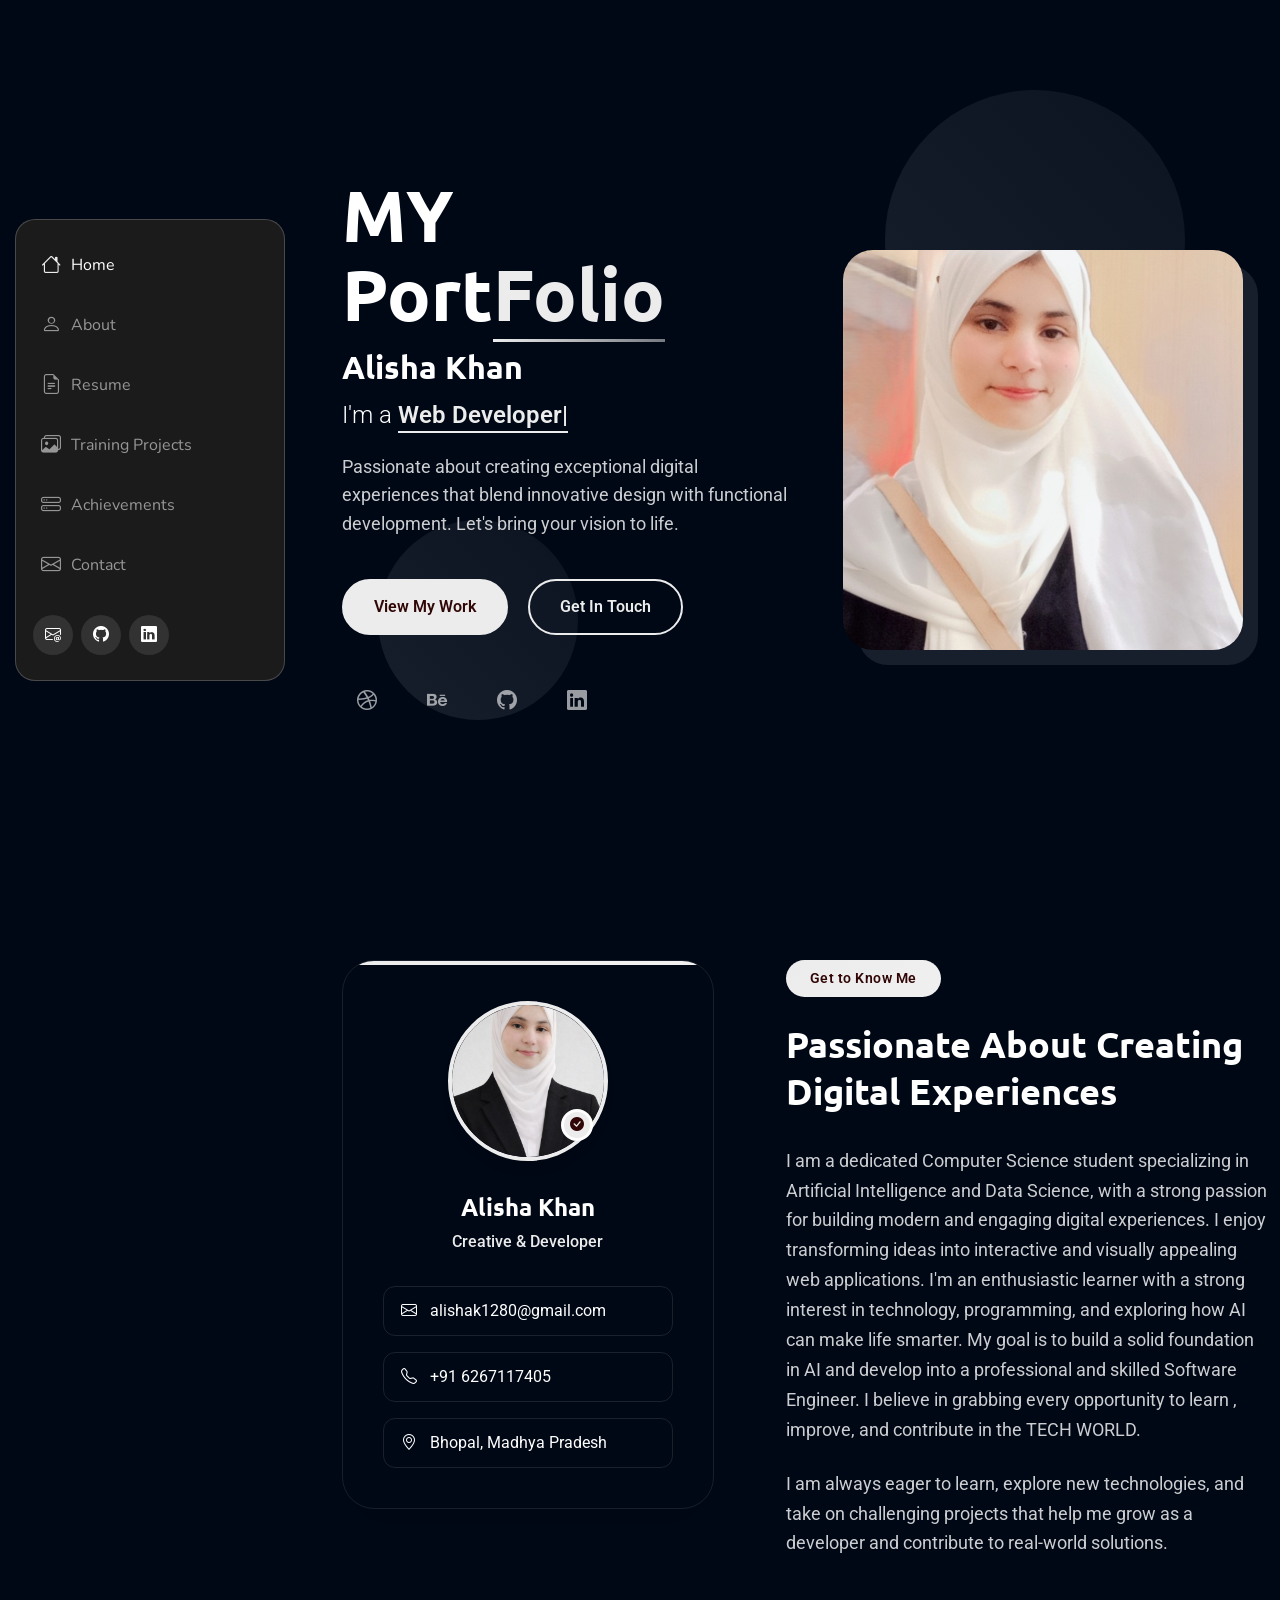
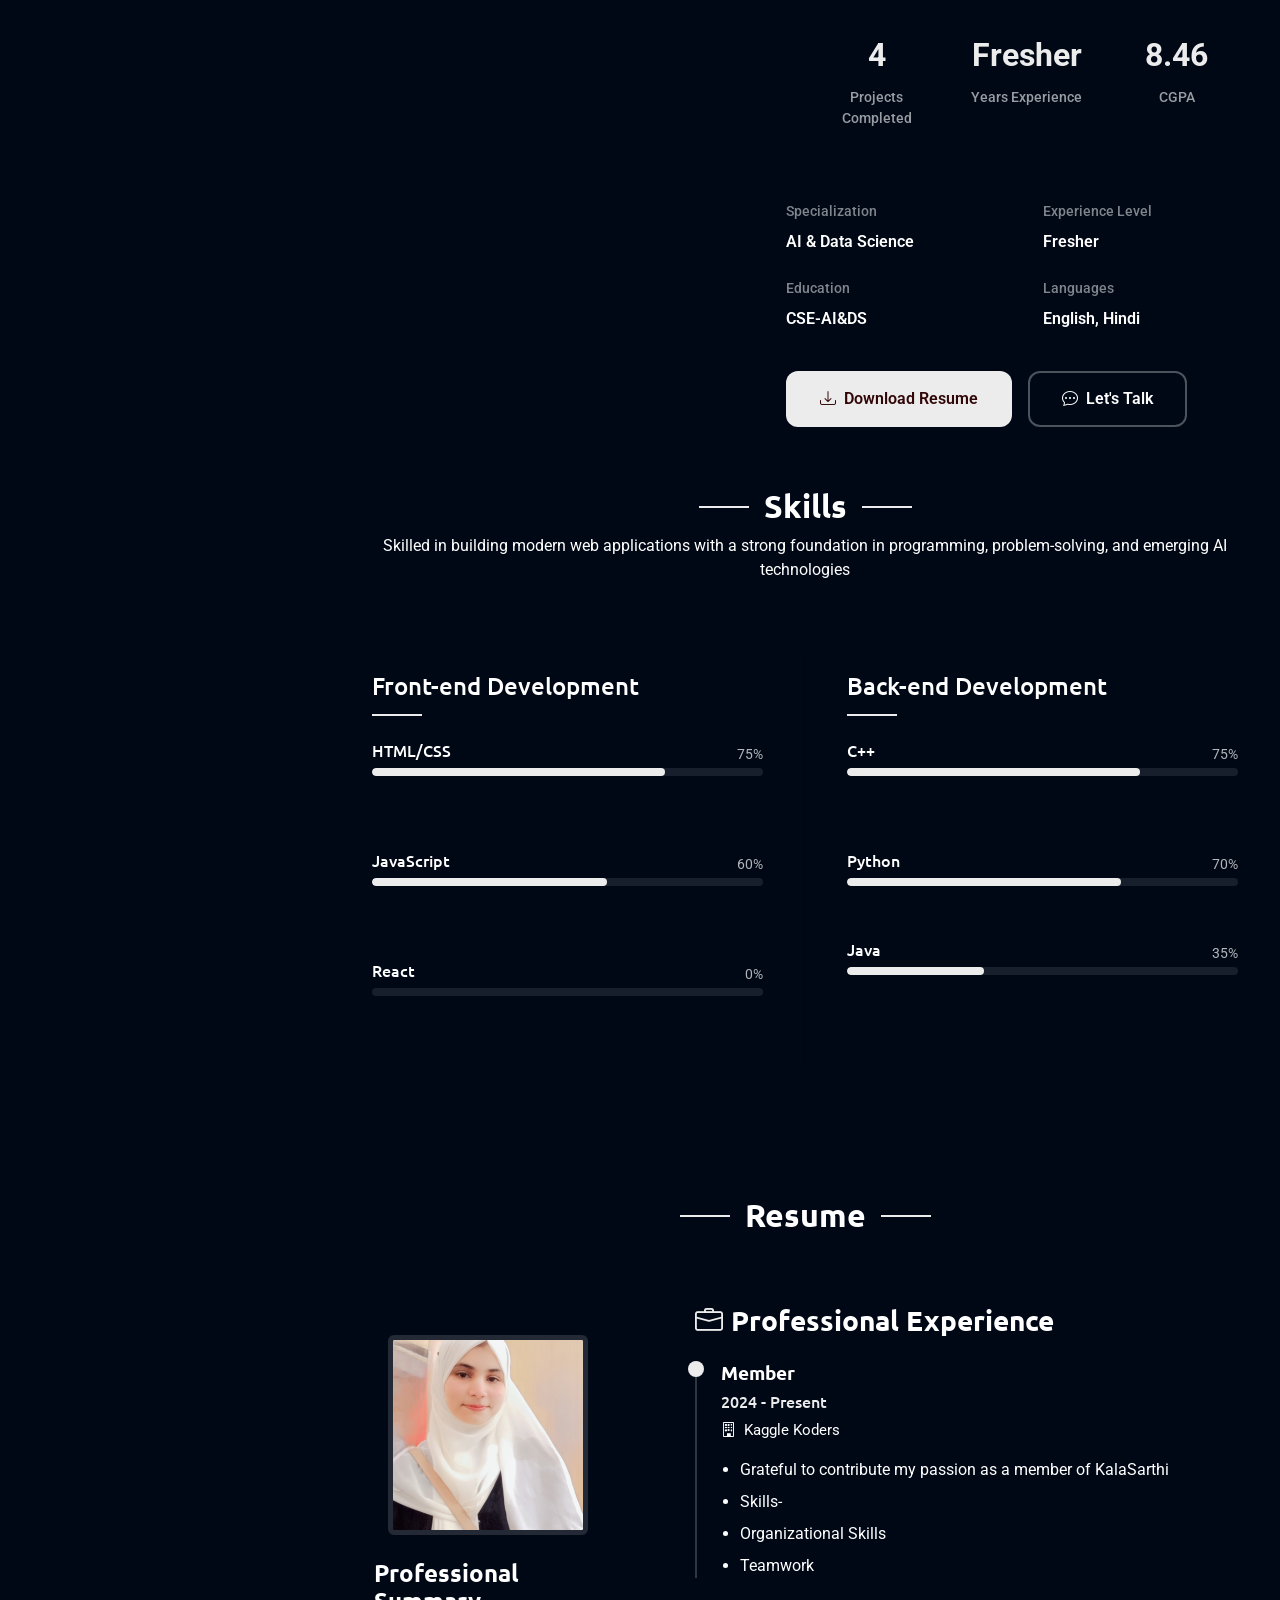
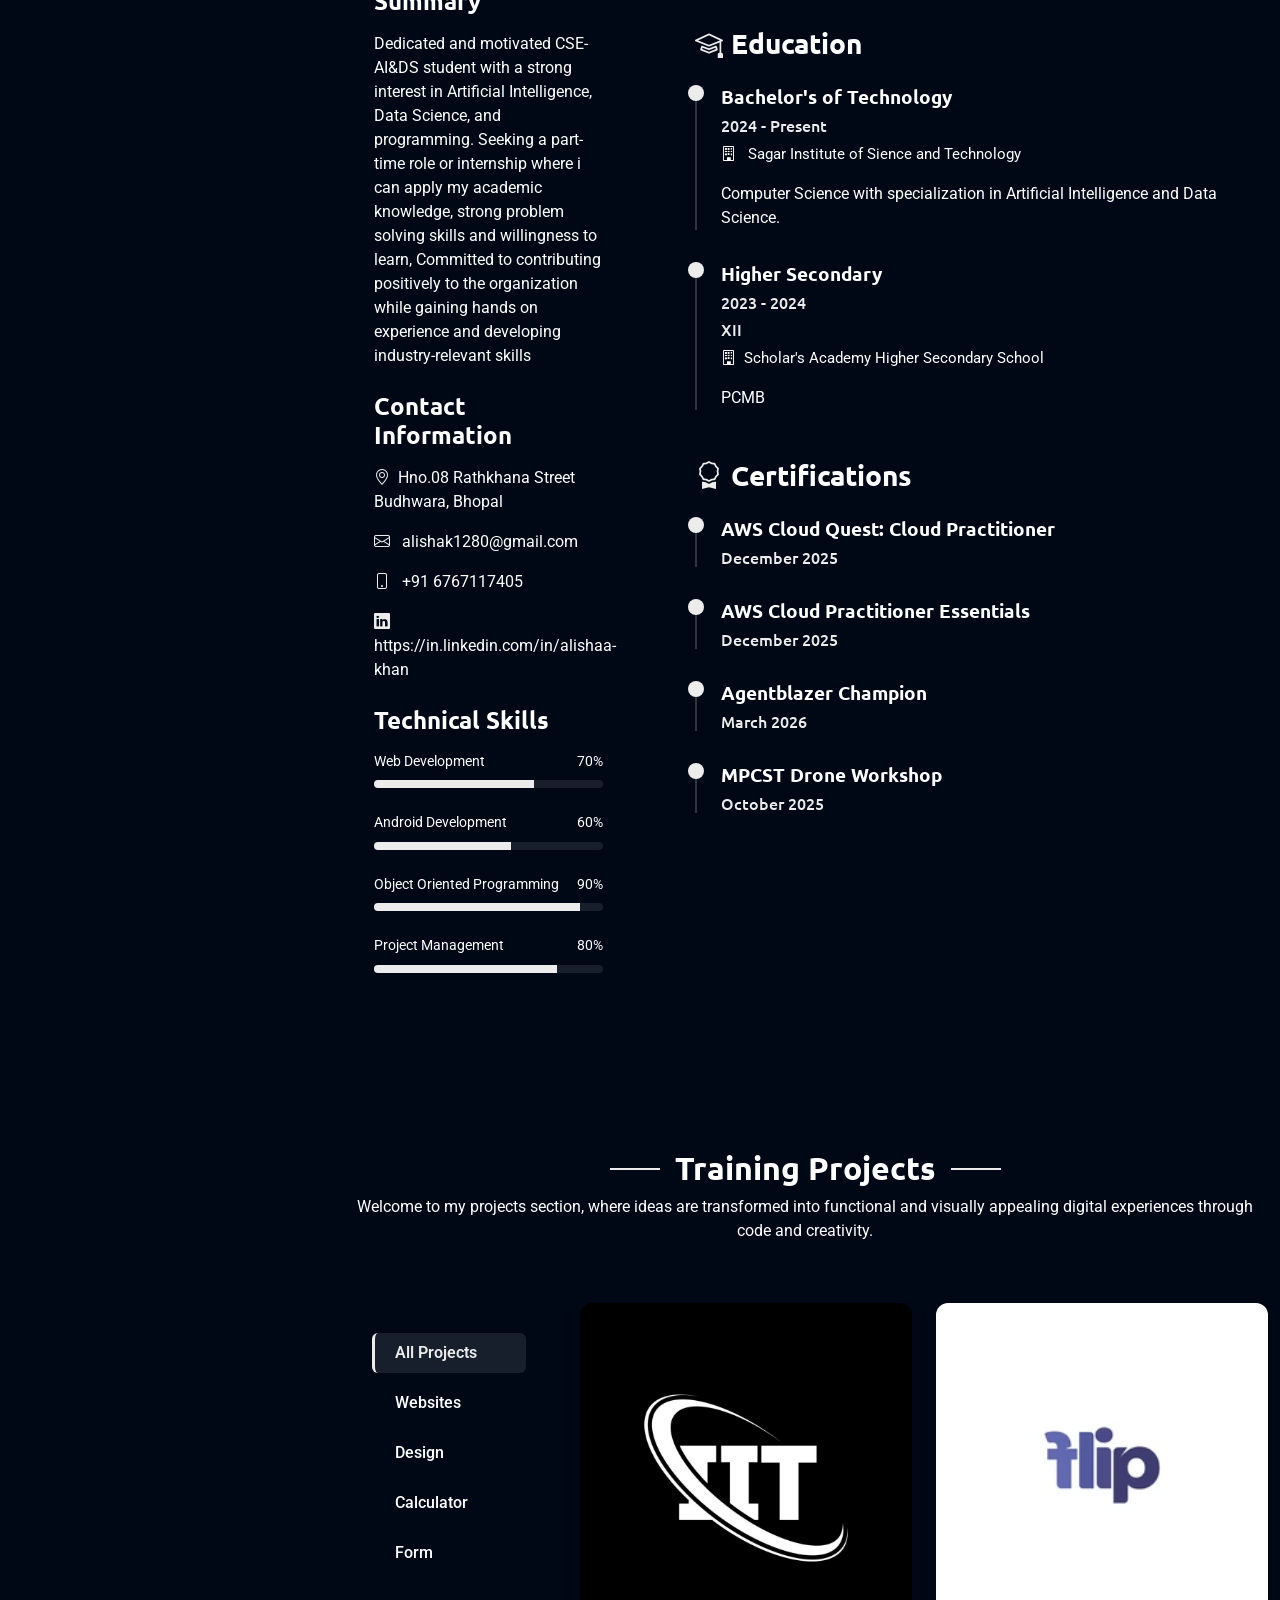
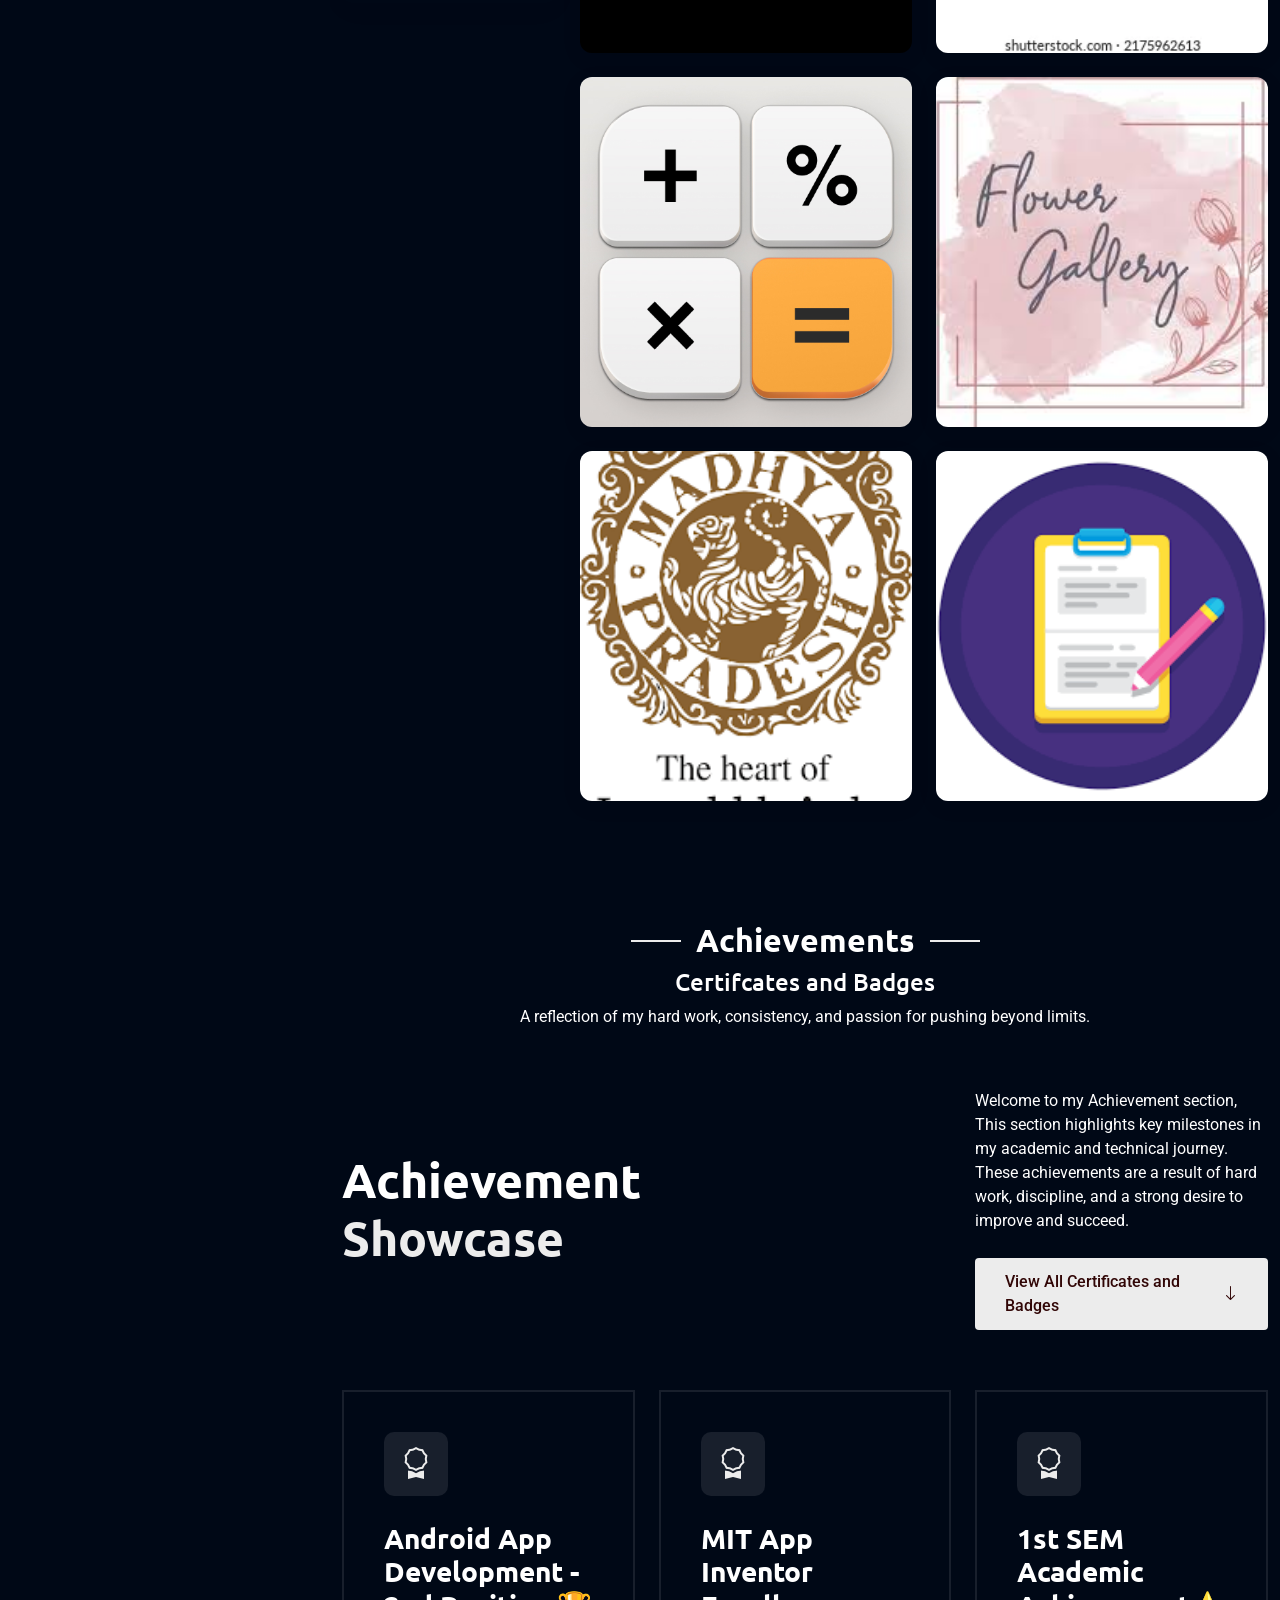
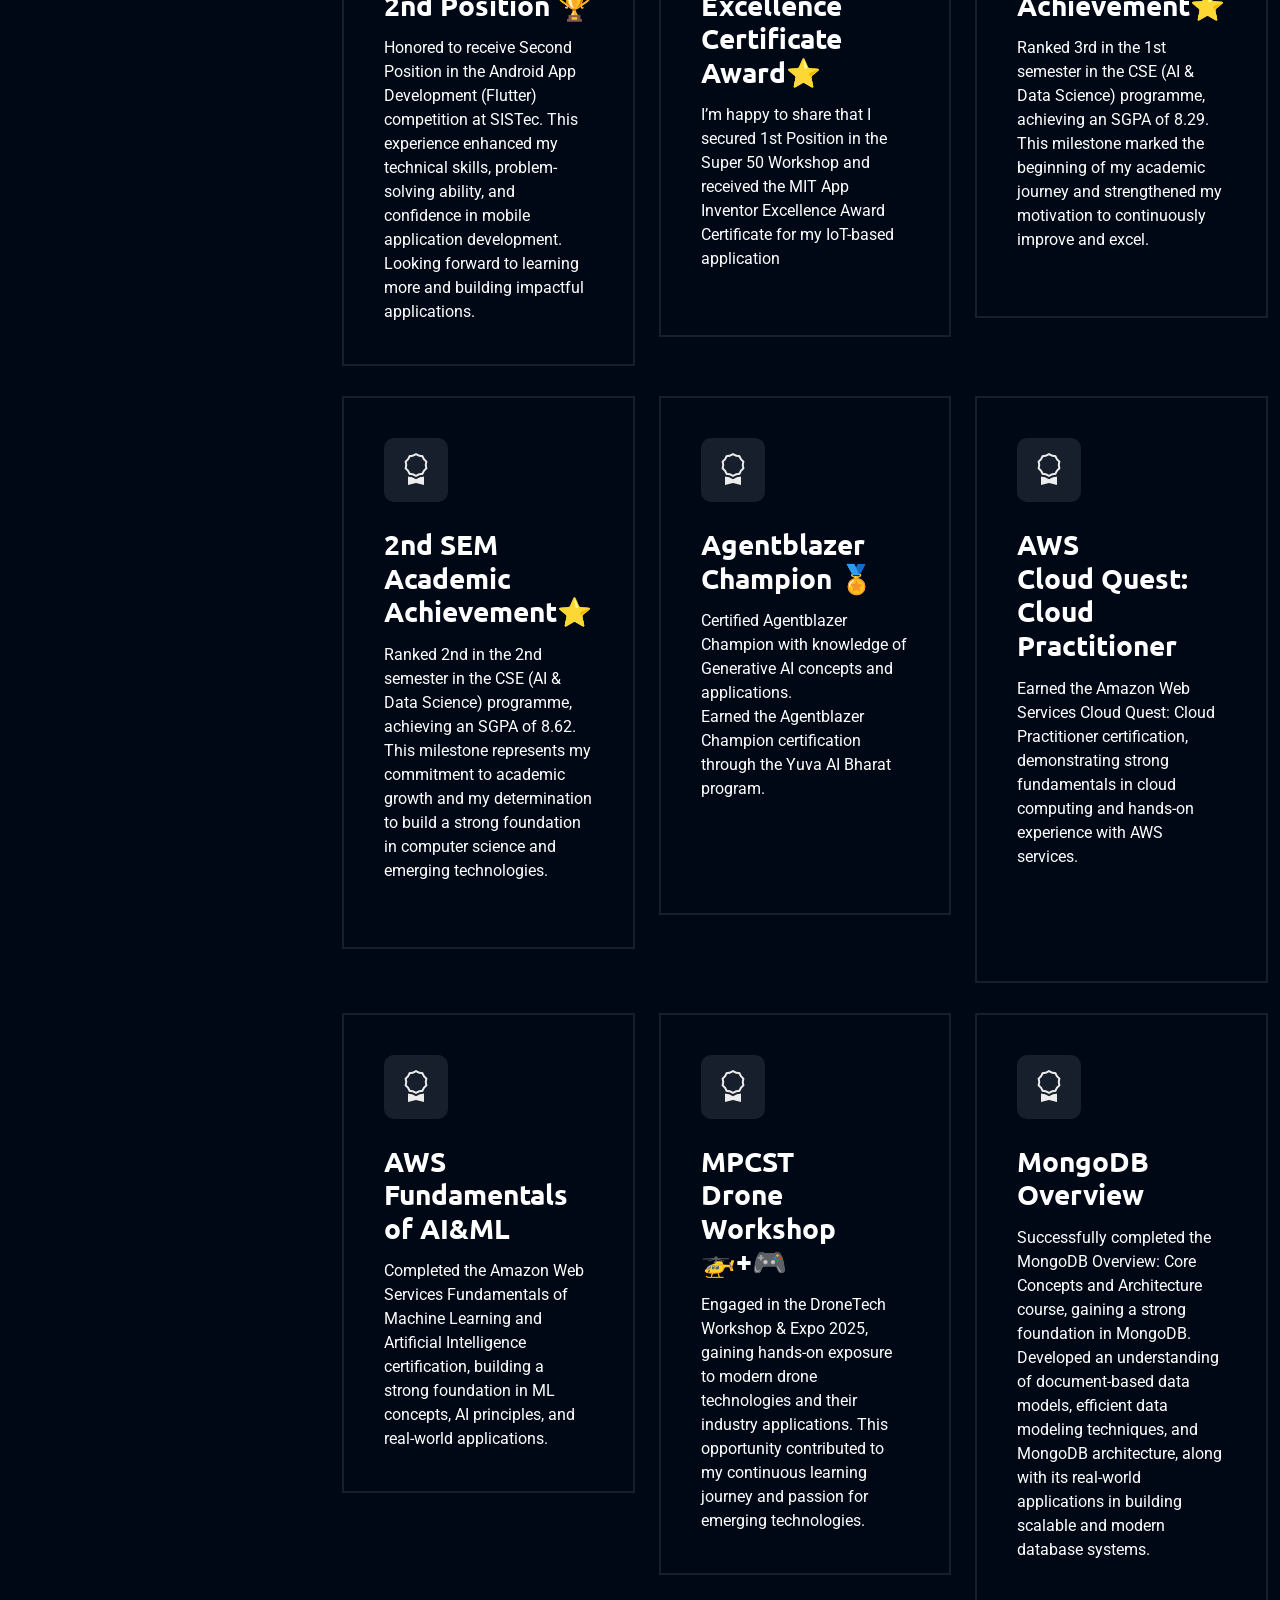
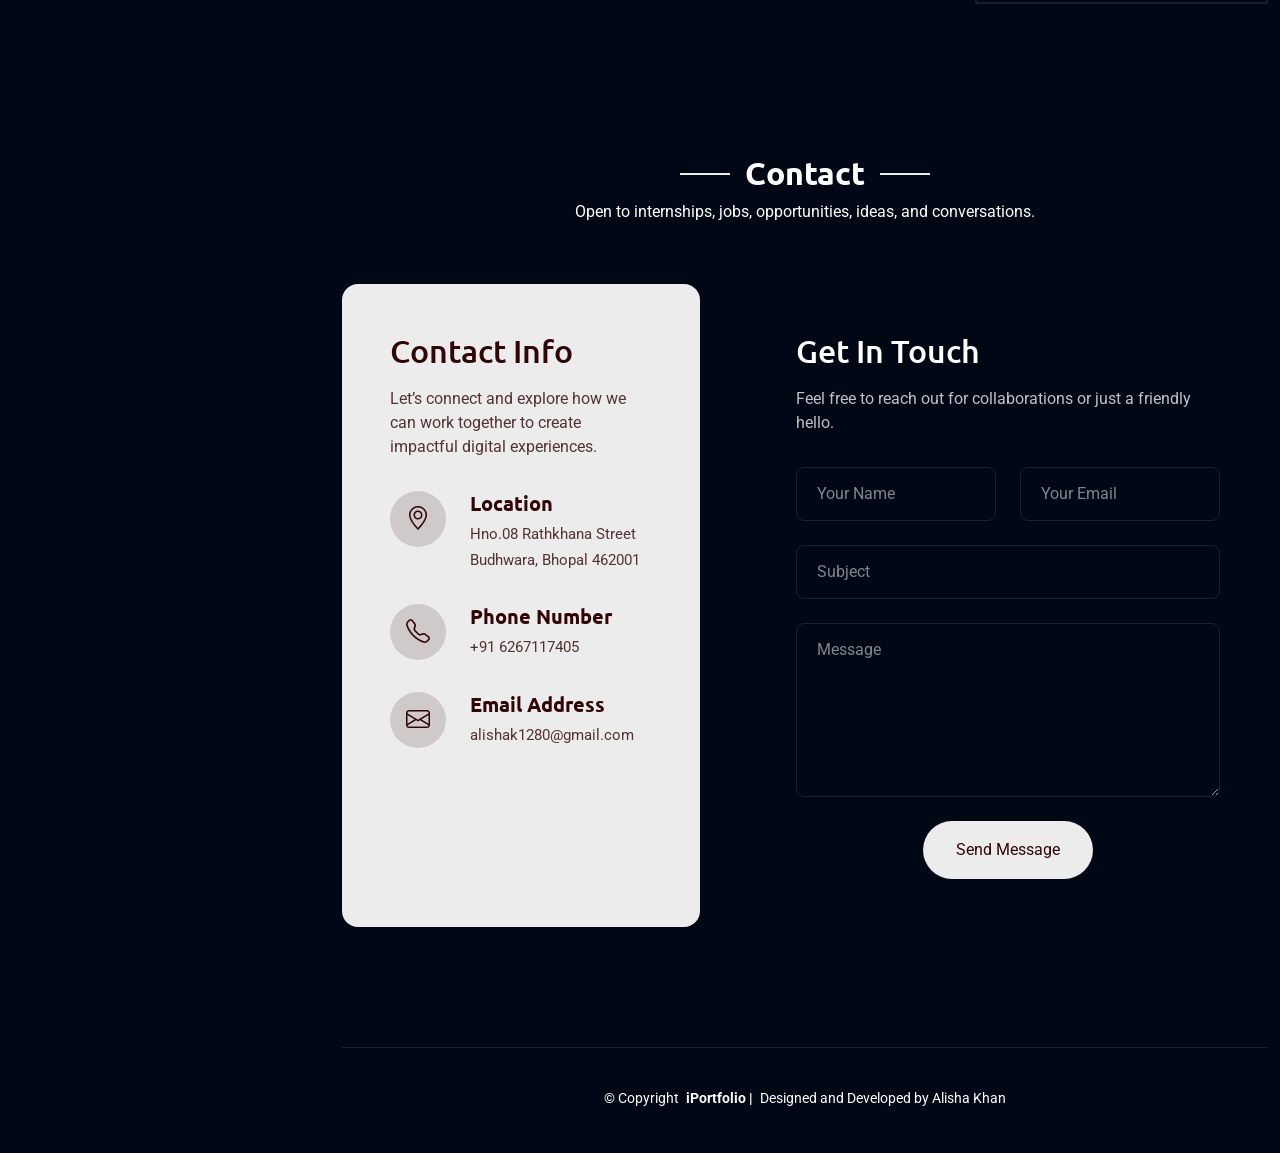
==== commit 7ddde265: "Update index.html" ====
--- a/index.html
+++ b/index.html
@@ -129,7 +129,7 @@
             <div class="profile-card">
               <div class="profile-header">
                 <div class="profile-image">
-                  <img src="/IMAGES/Alisha_Khan.jpeg" alt="Profile Image" class="img-fluid">
+                  <img src="/IMAGES/Alisha's.jpeg" alt="Profile Image" class="img-fluid">
                 </div>
                 <div class="profile-badge">
                   <i class="bi bi-check-circle-fill"></i>
@@ -1029,4 +1029,4 @@
 
 </body>
 
-</html>+</html>
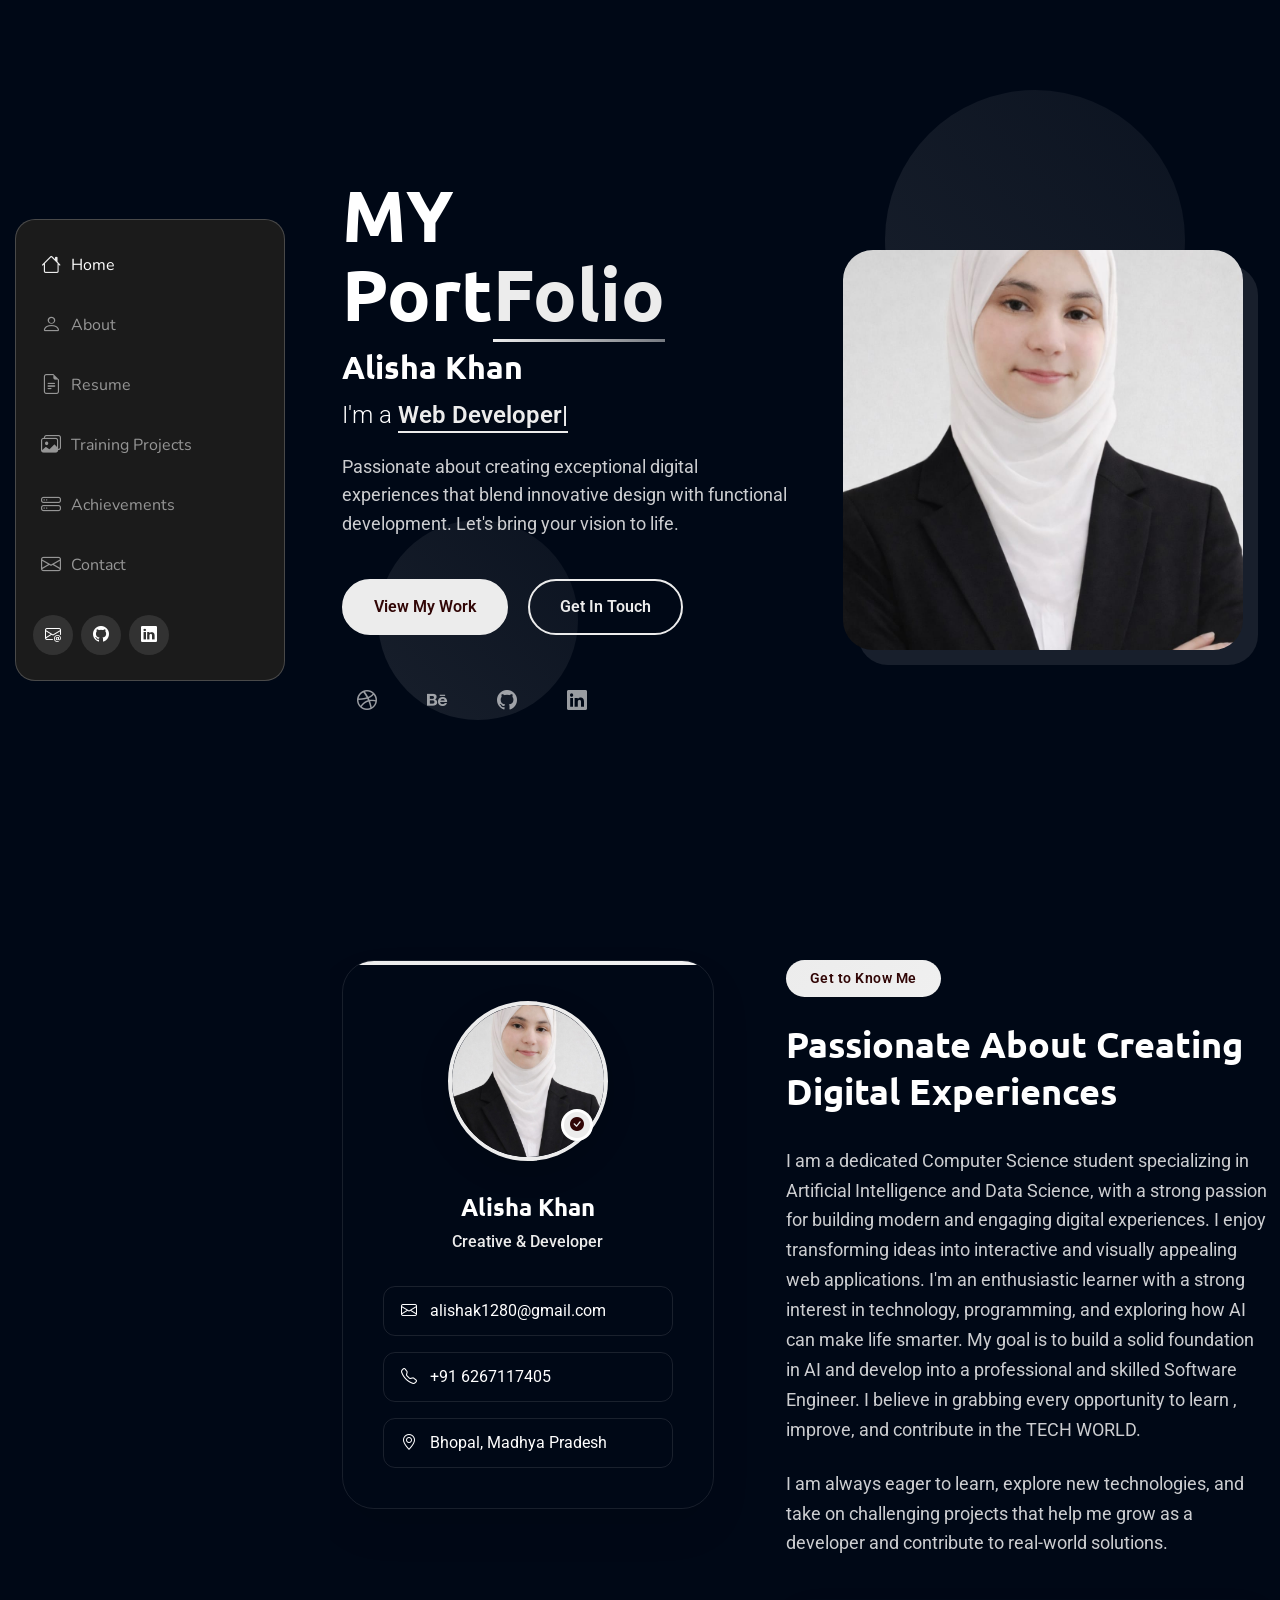
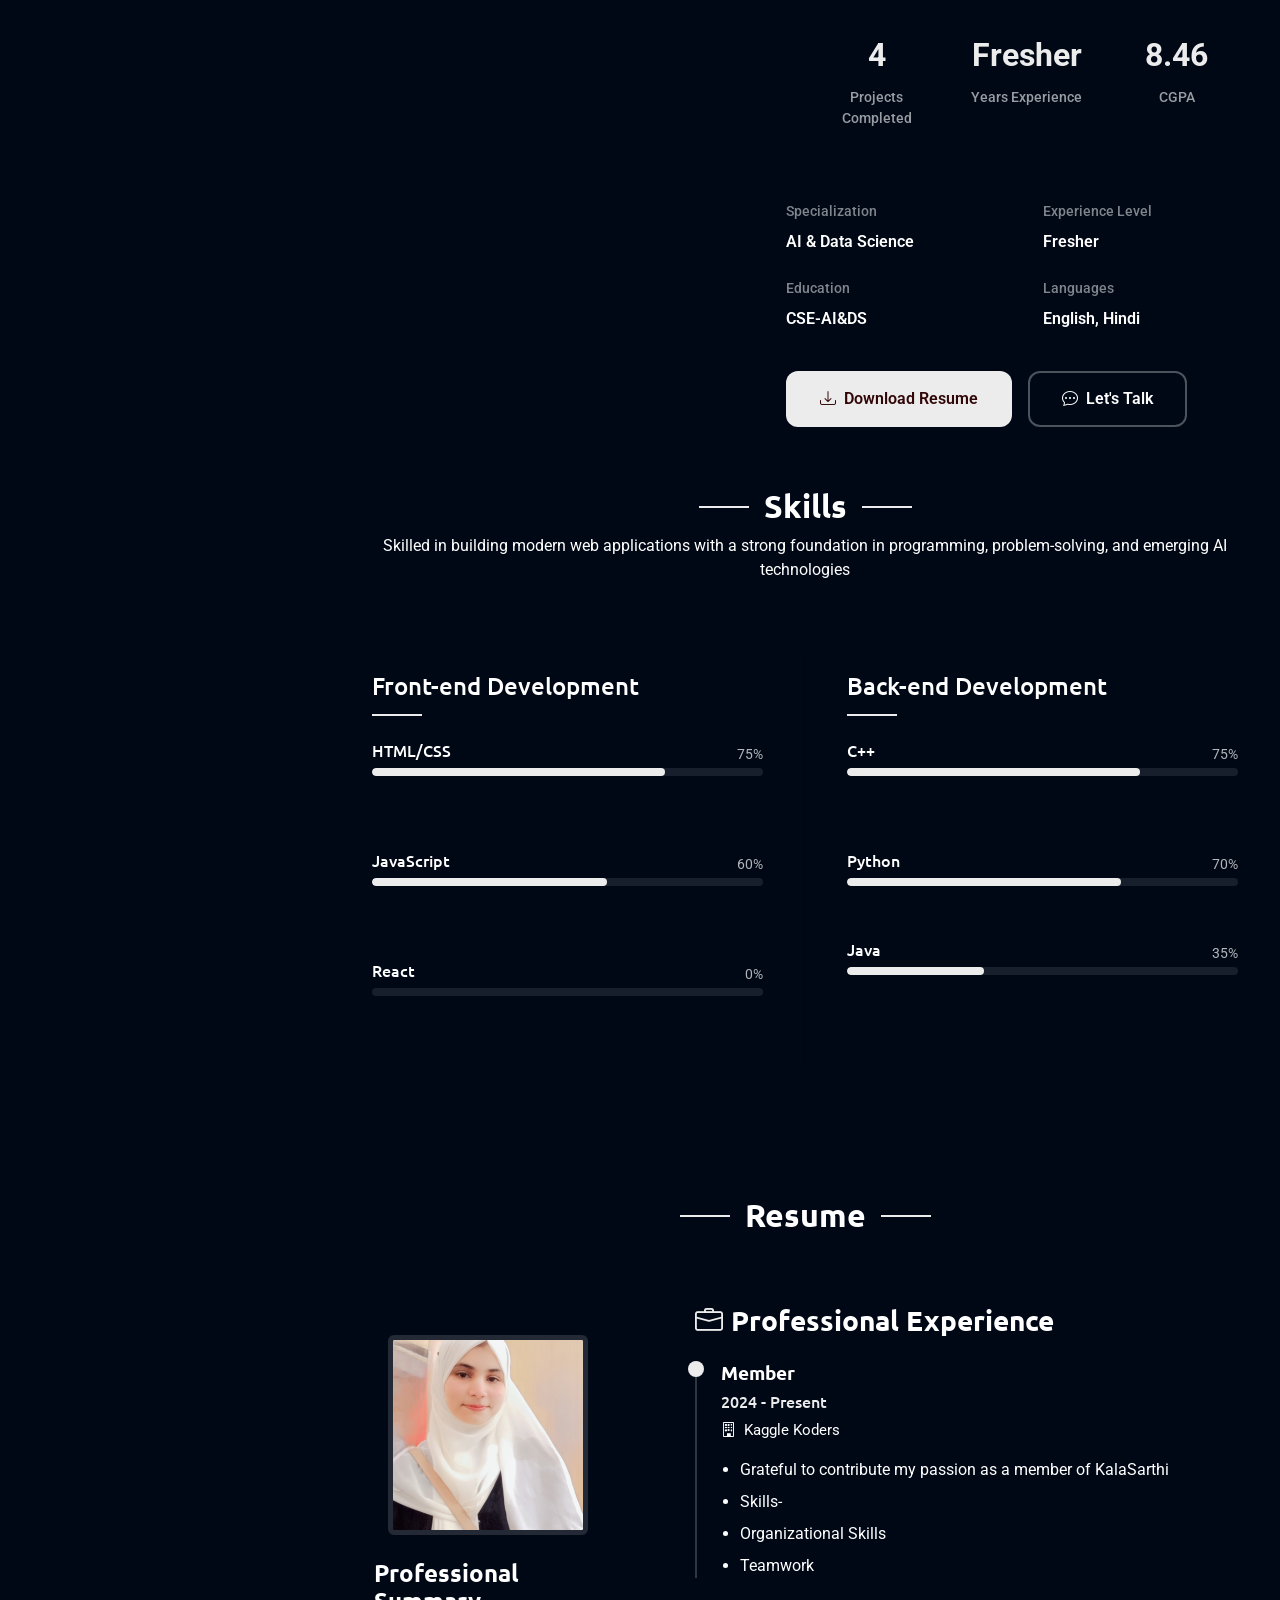
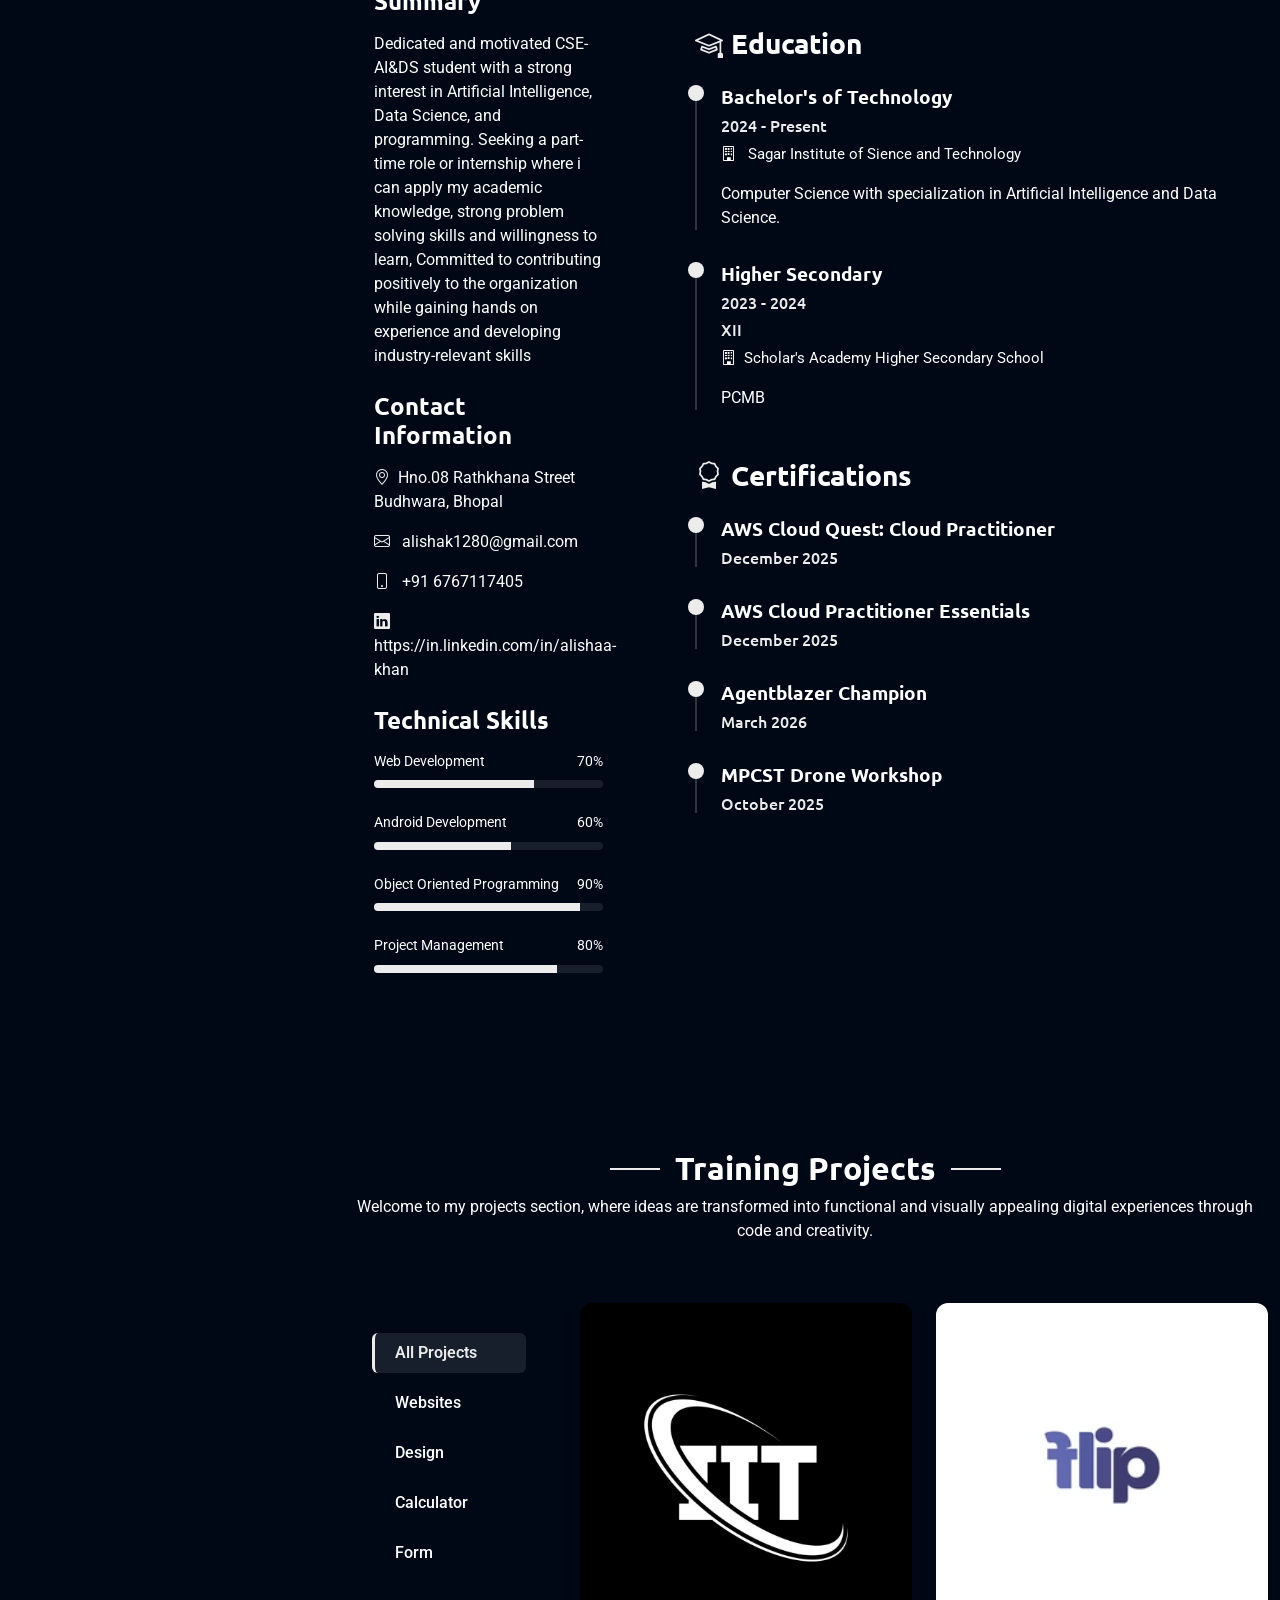
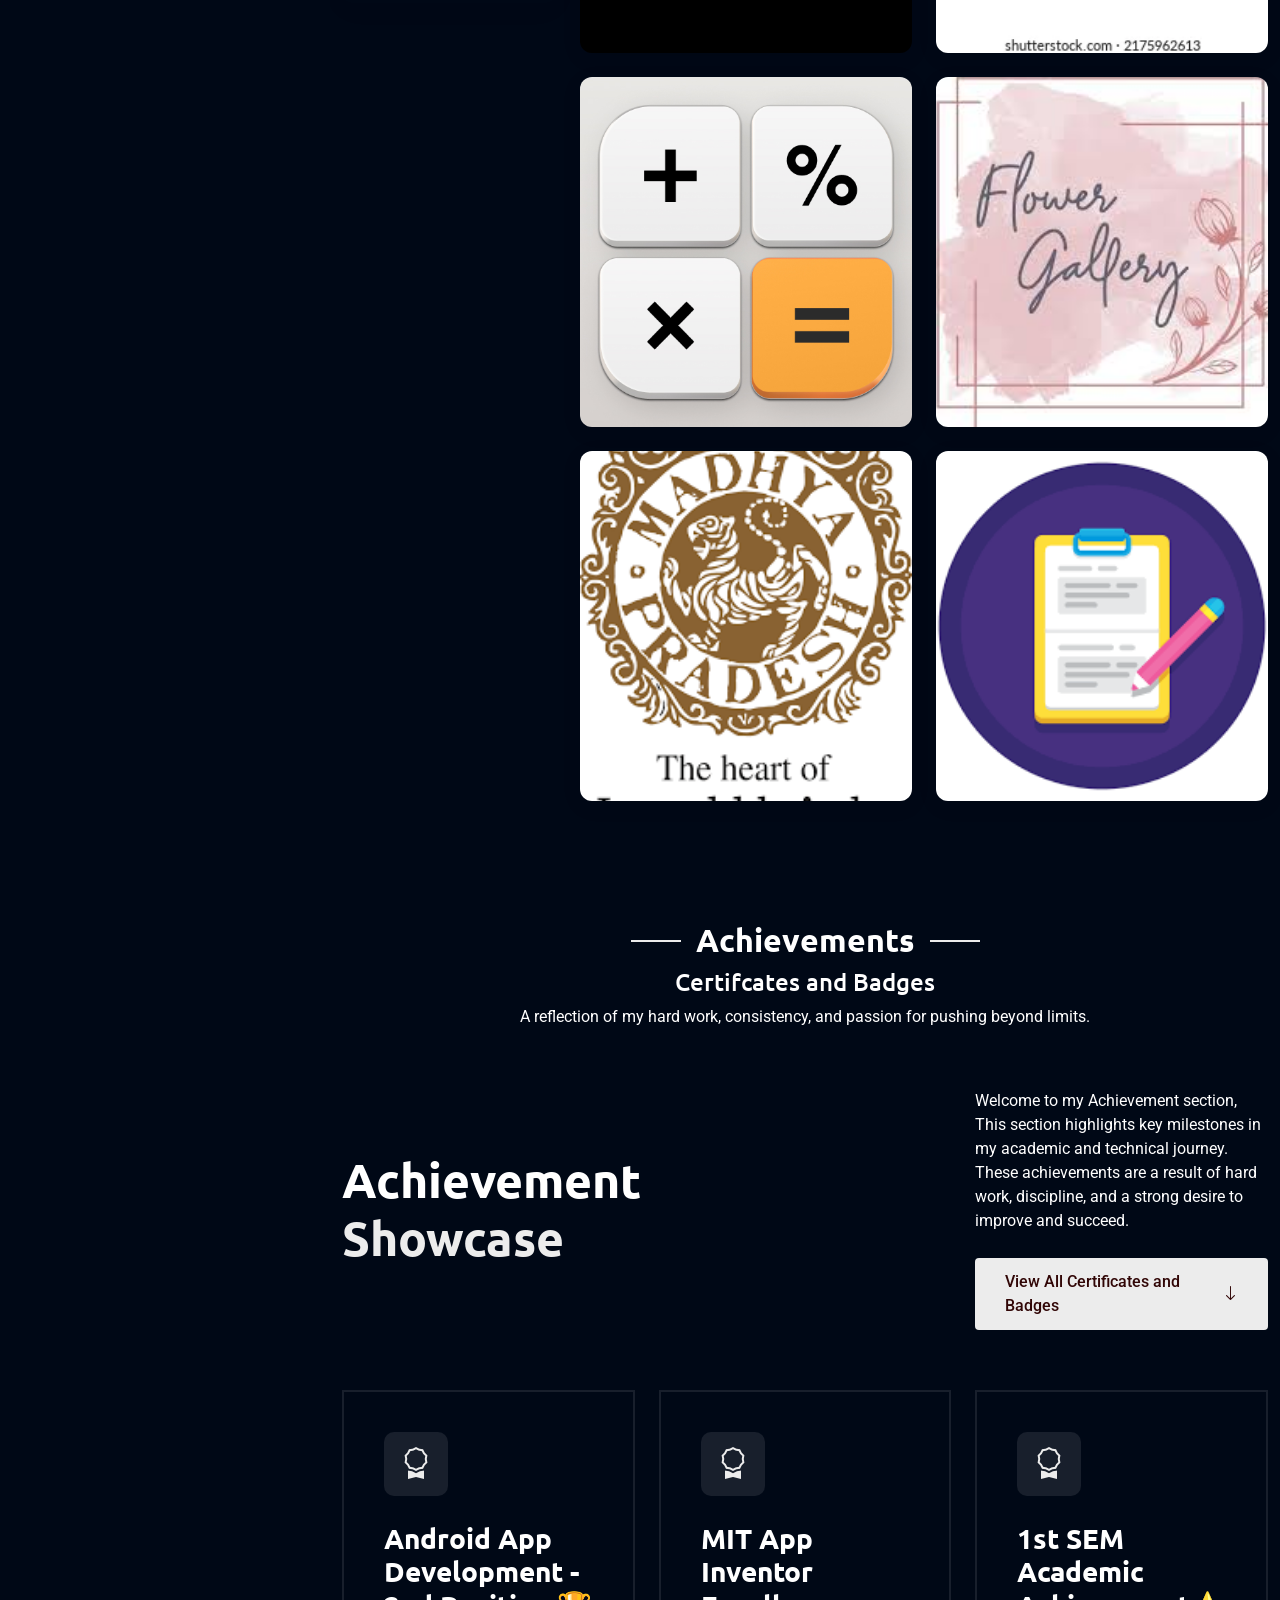
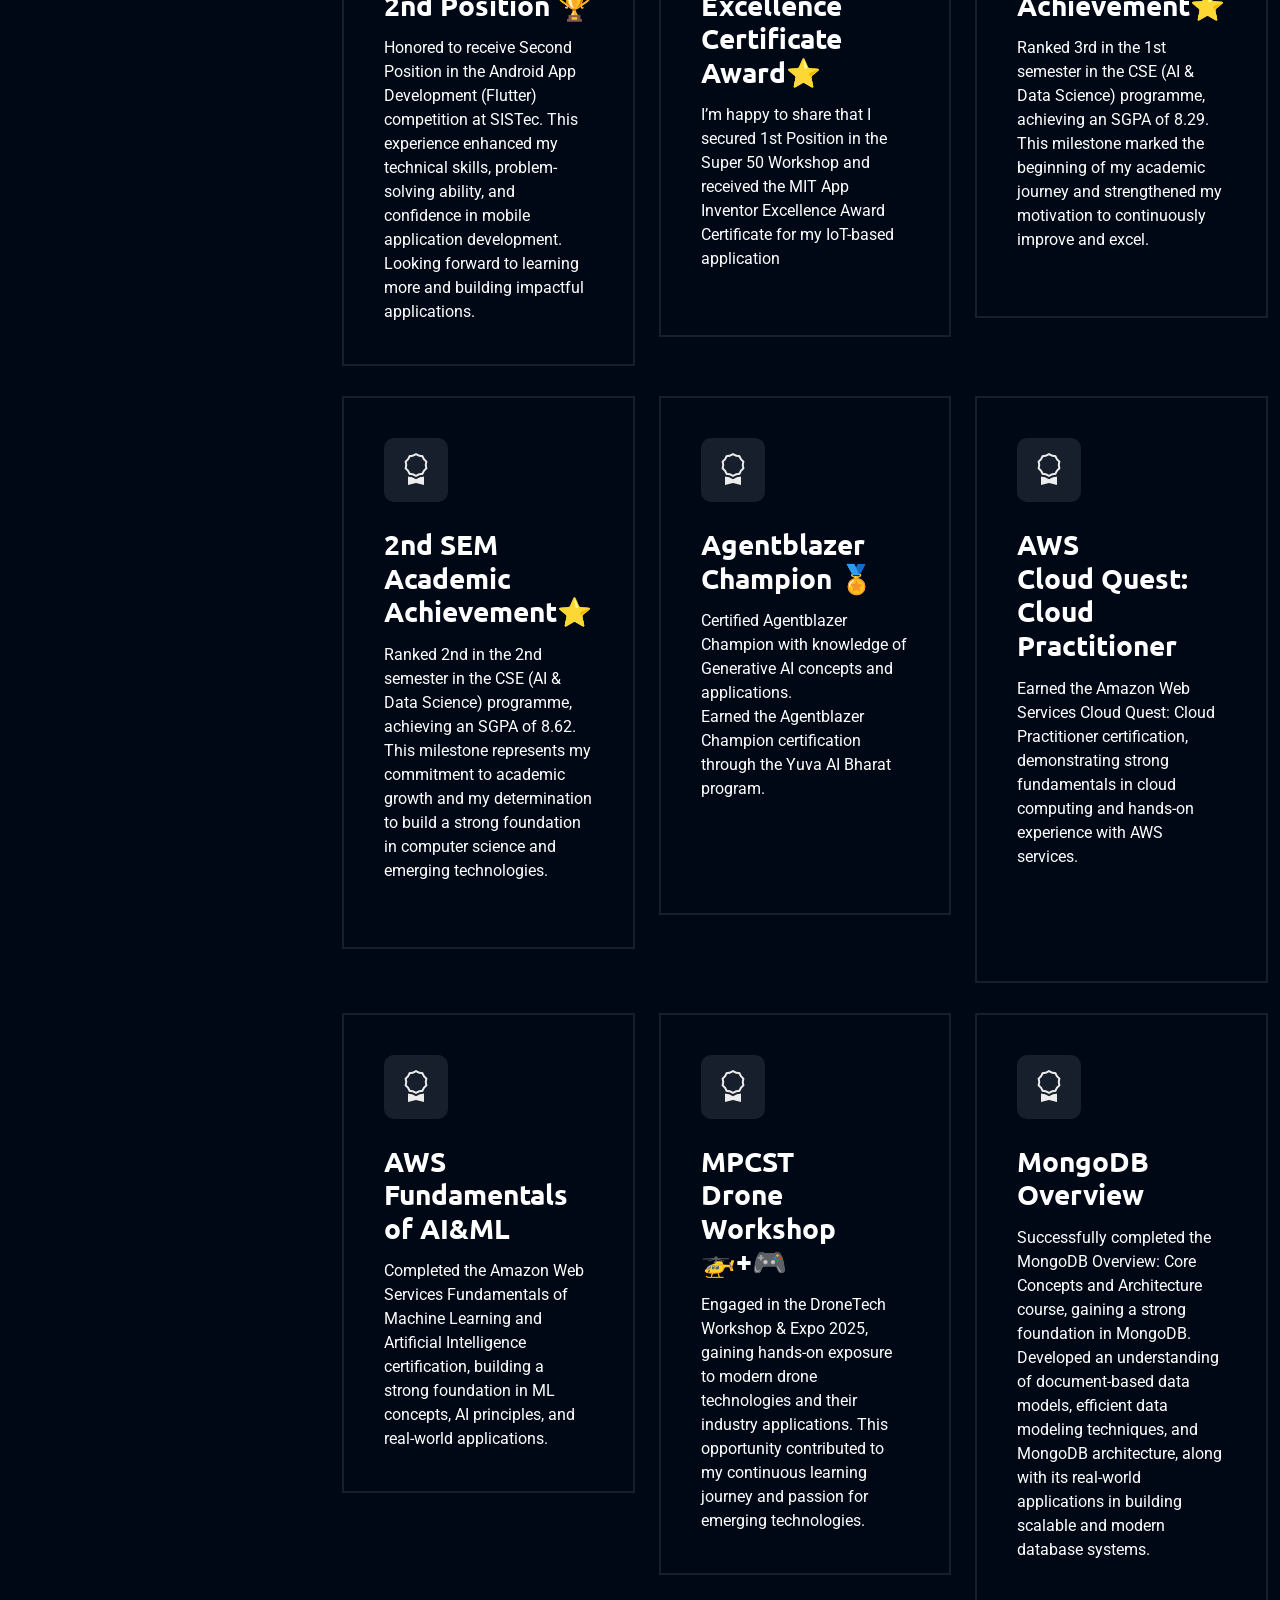
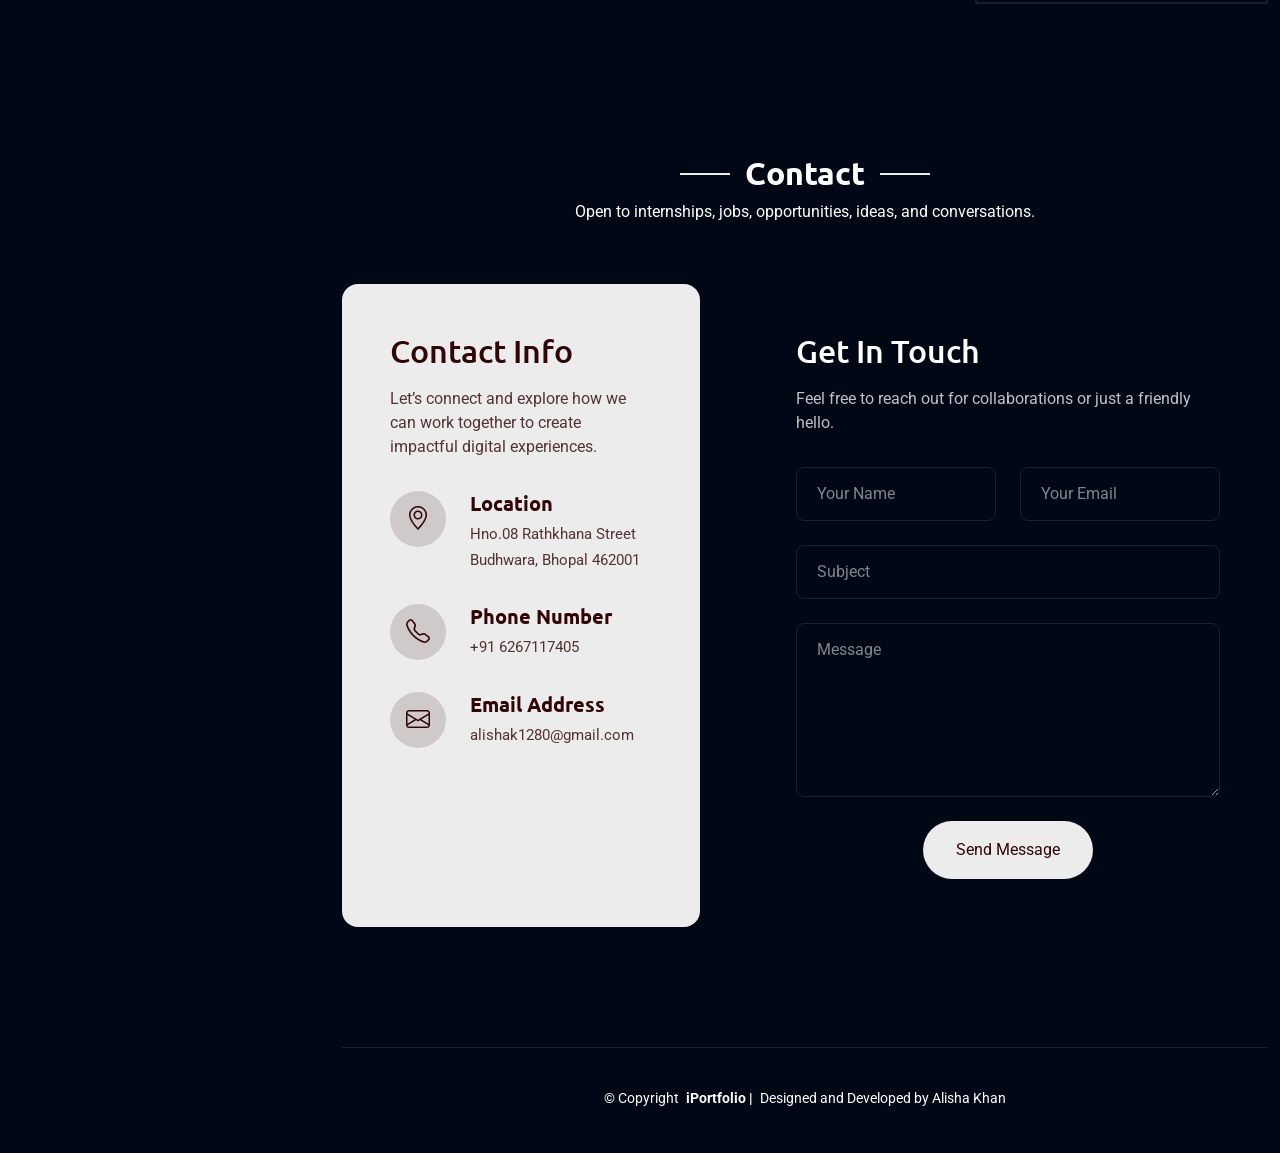
==== commit bc897315: "Update index.html" ====
--- a/index.html
+++ b/index.html
@@ -108,7 +108,7 @@
               <div class="hero-visual">
                 <div class="profile-container">
                   <div class="profile-background"></div>
-                  <img src="/IMAGES/Alisha_Khan.jpeg" alt="Alexander Chen" class="profile-image">
+                  <img src="/IMAGES/Alisha's.jpeg" alt="Alexander Chen" class="profile-image">
                 </div>
               </div>
             </div>
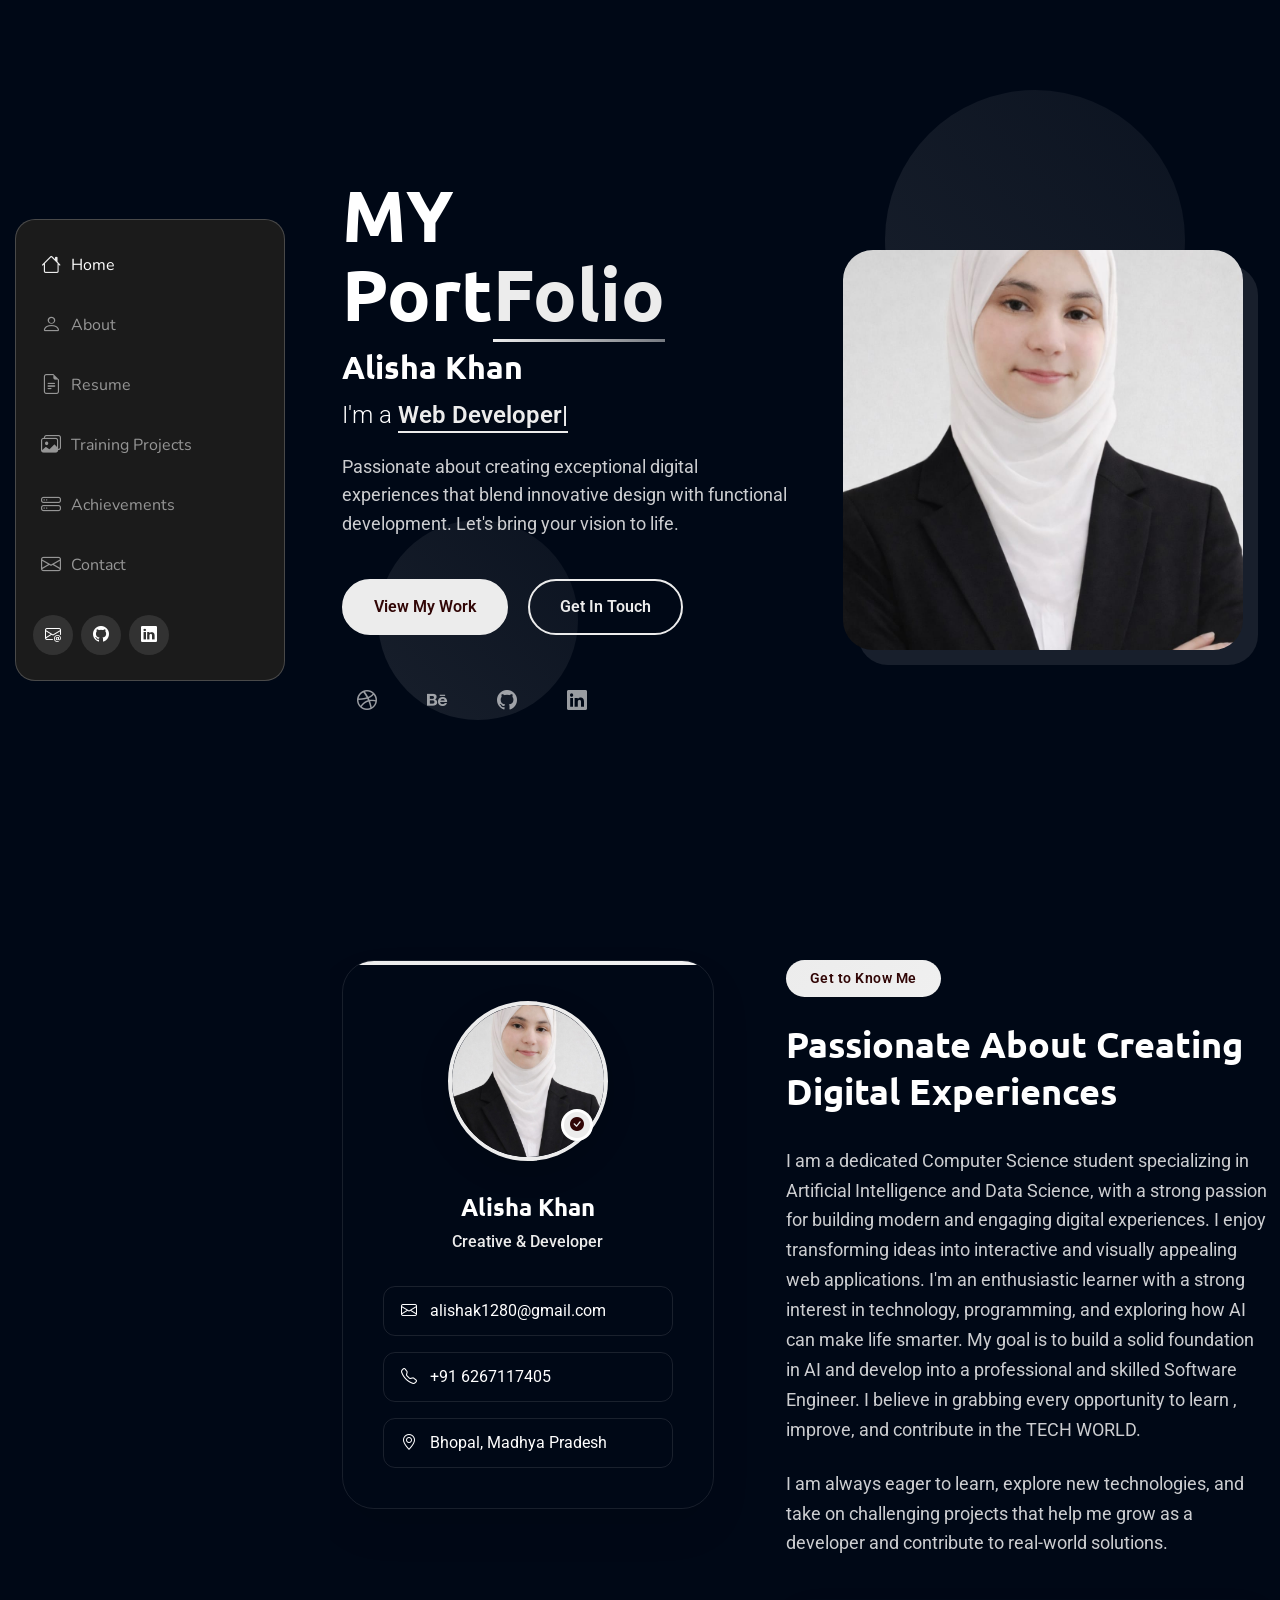
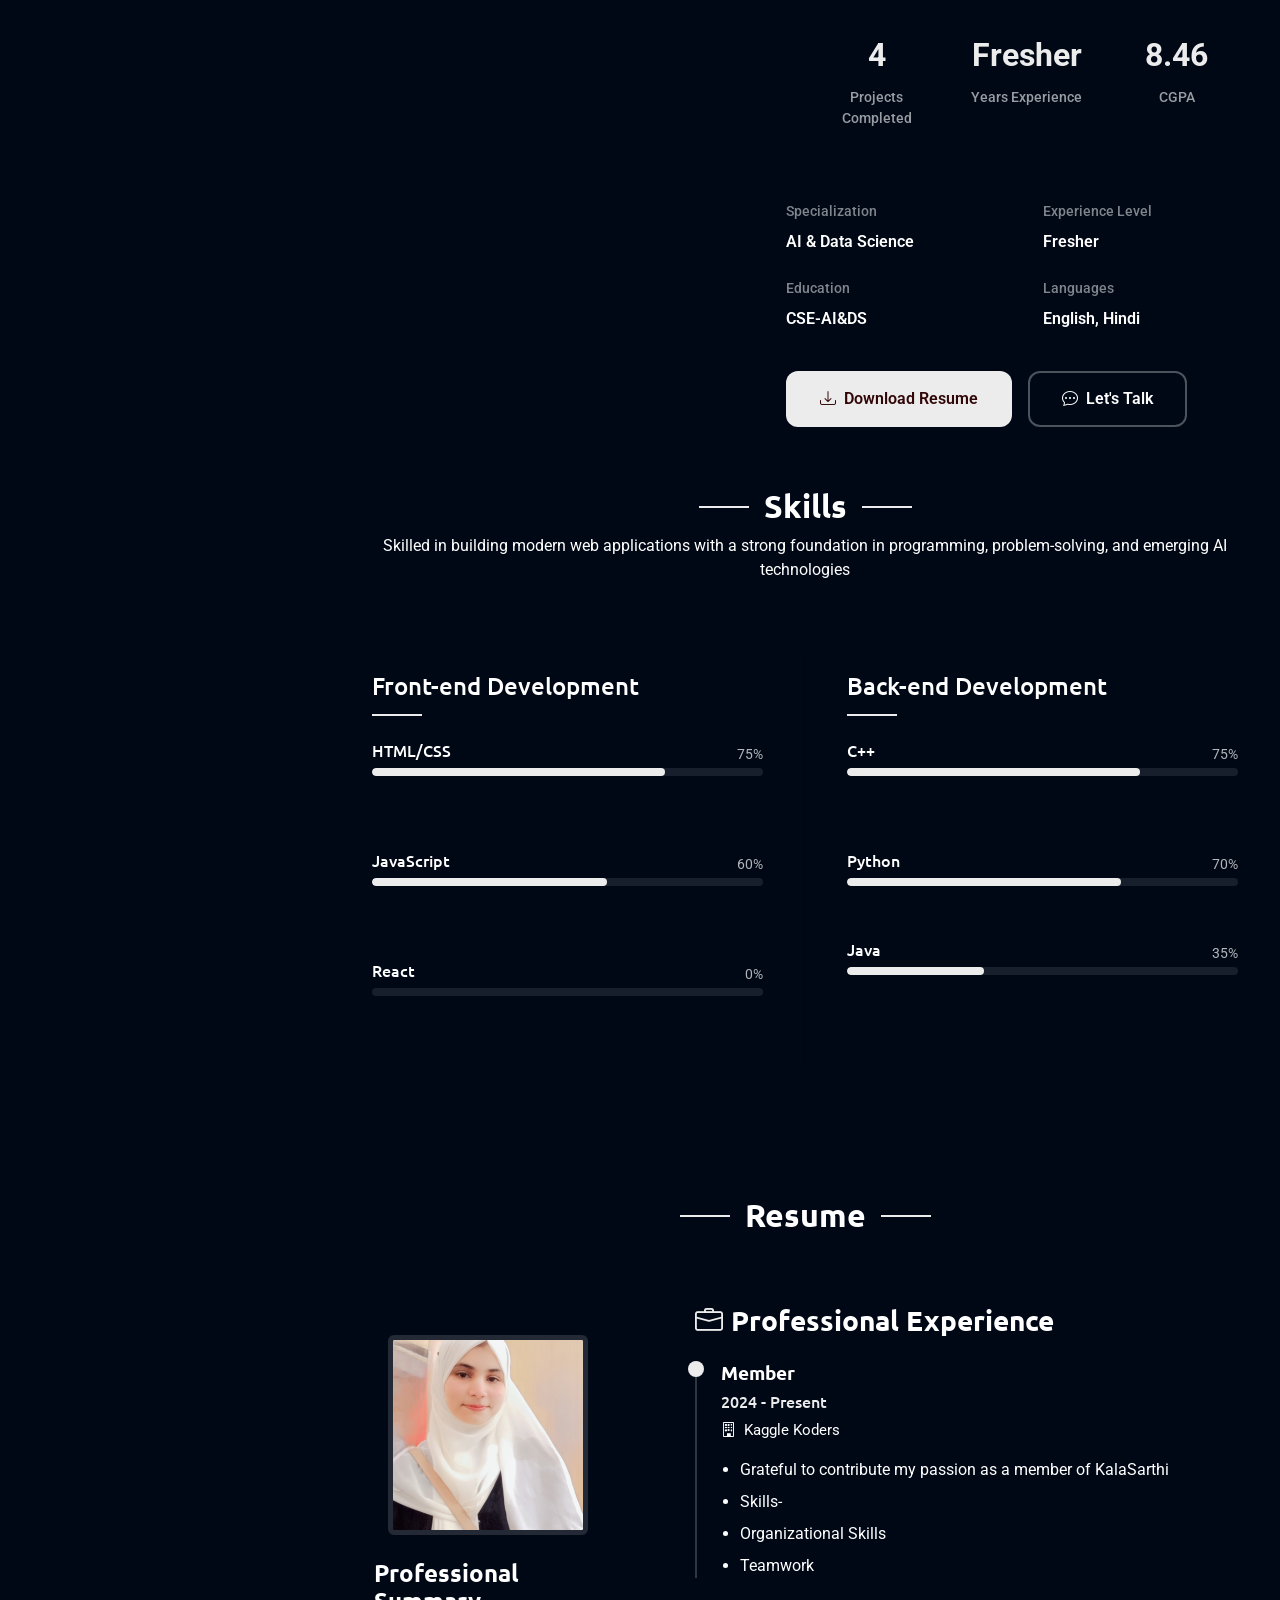
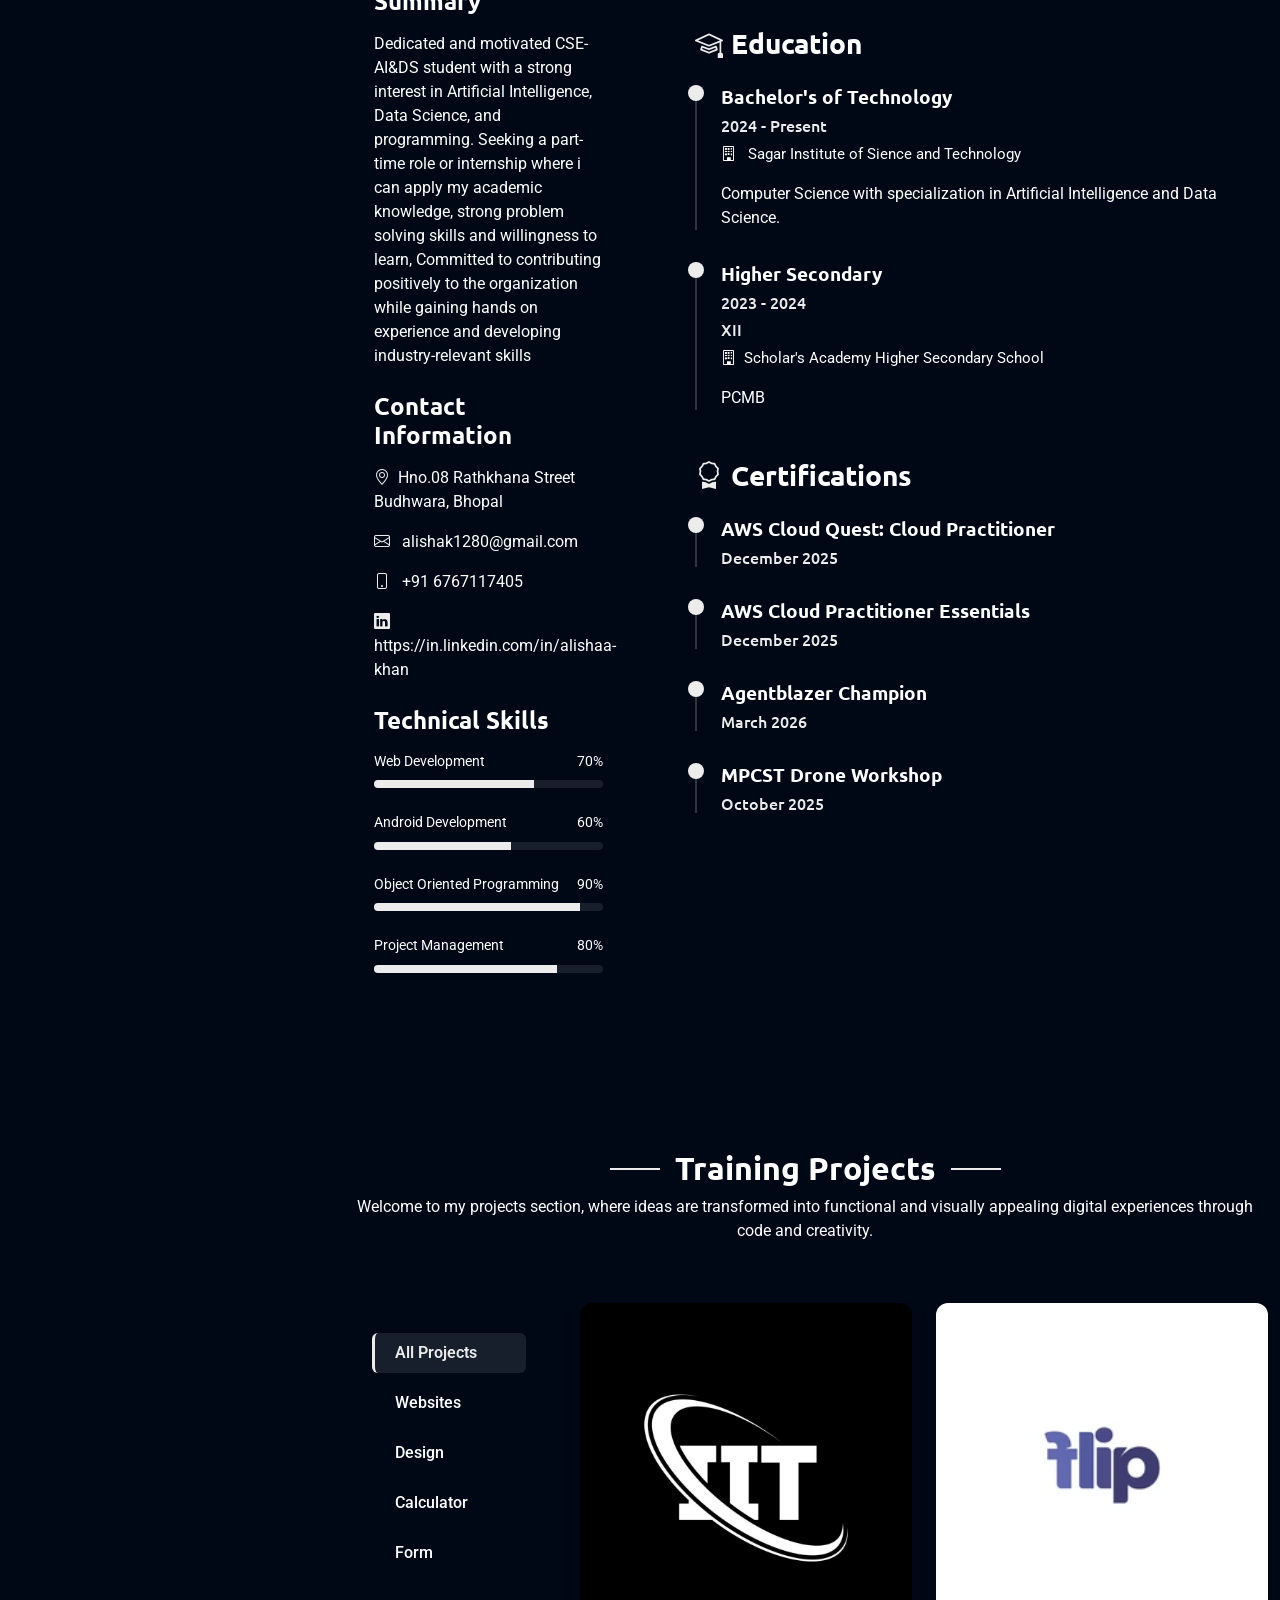
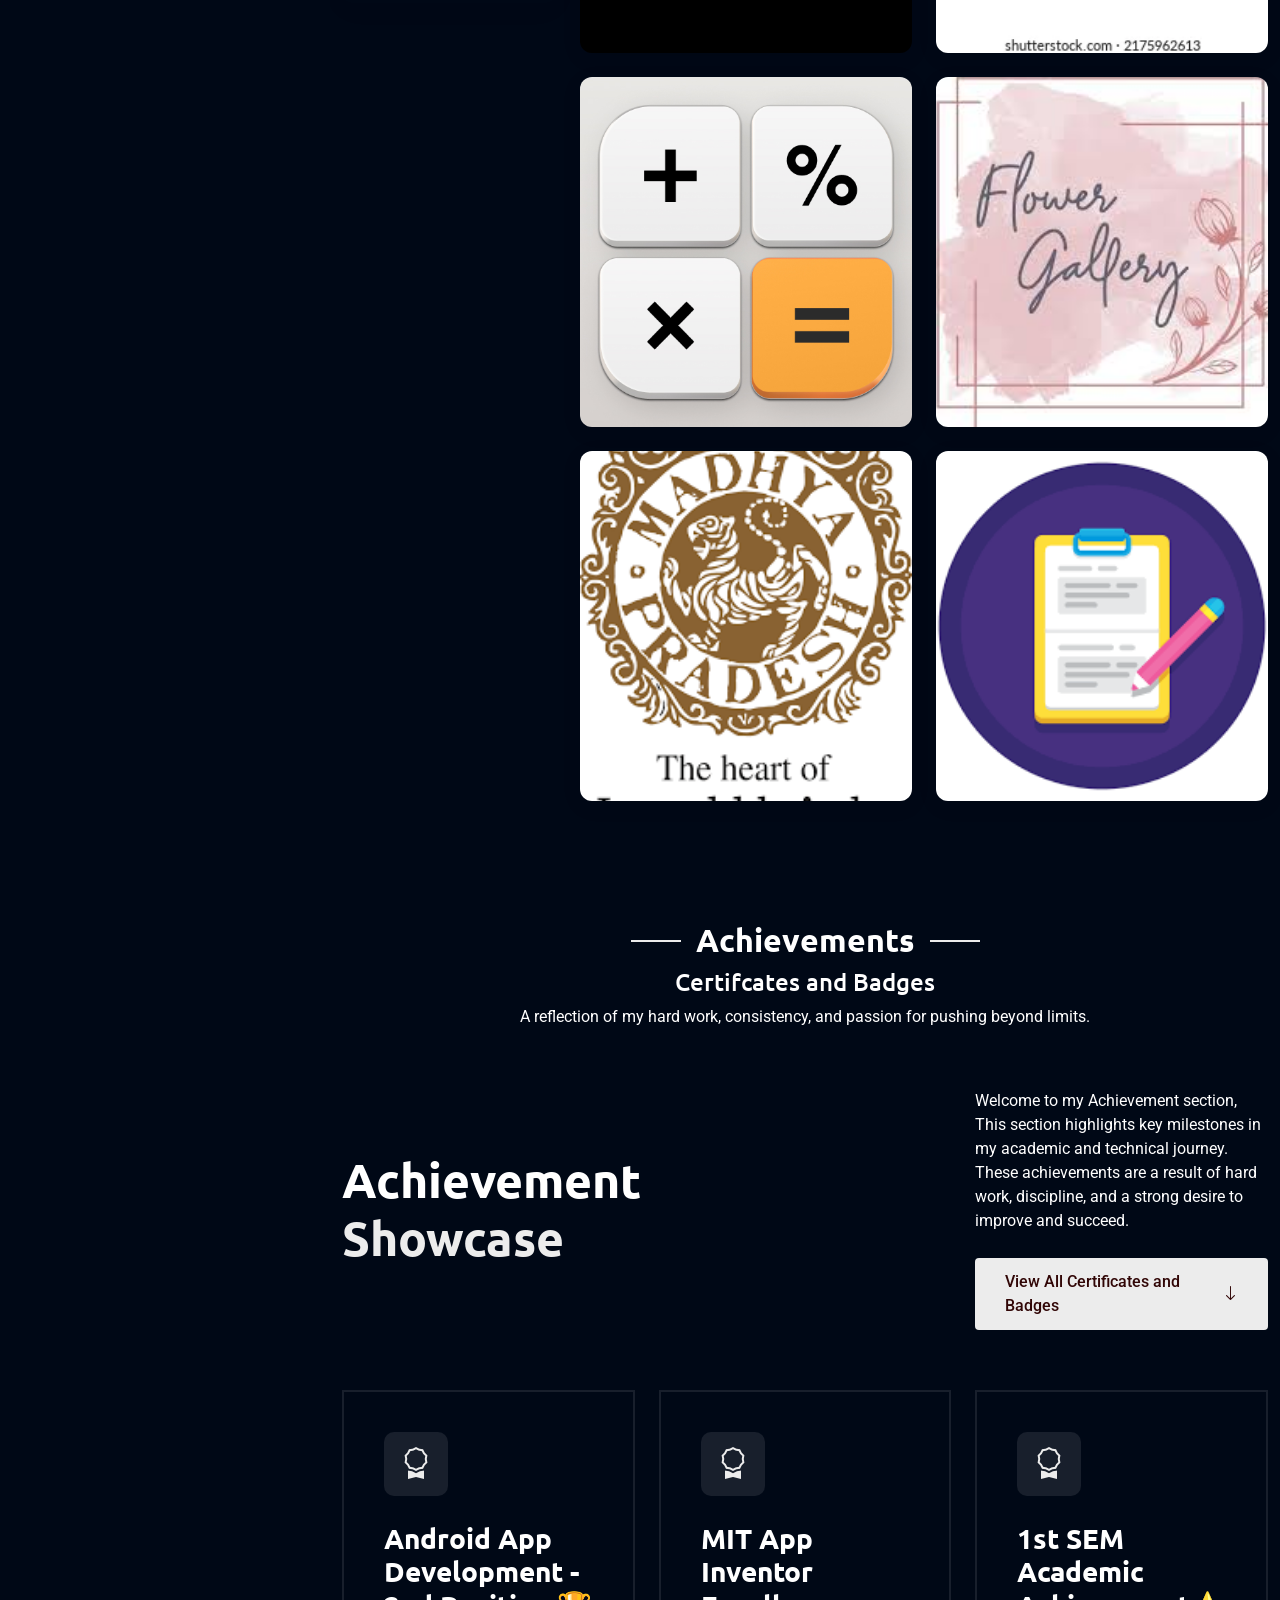
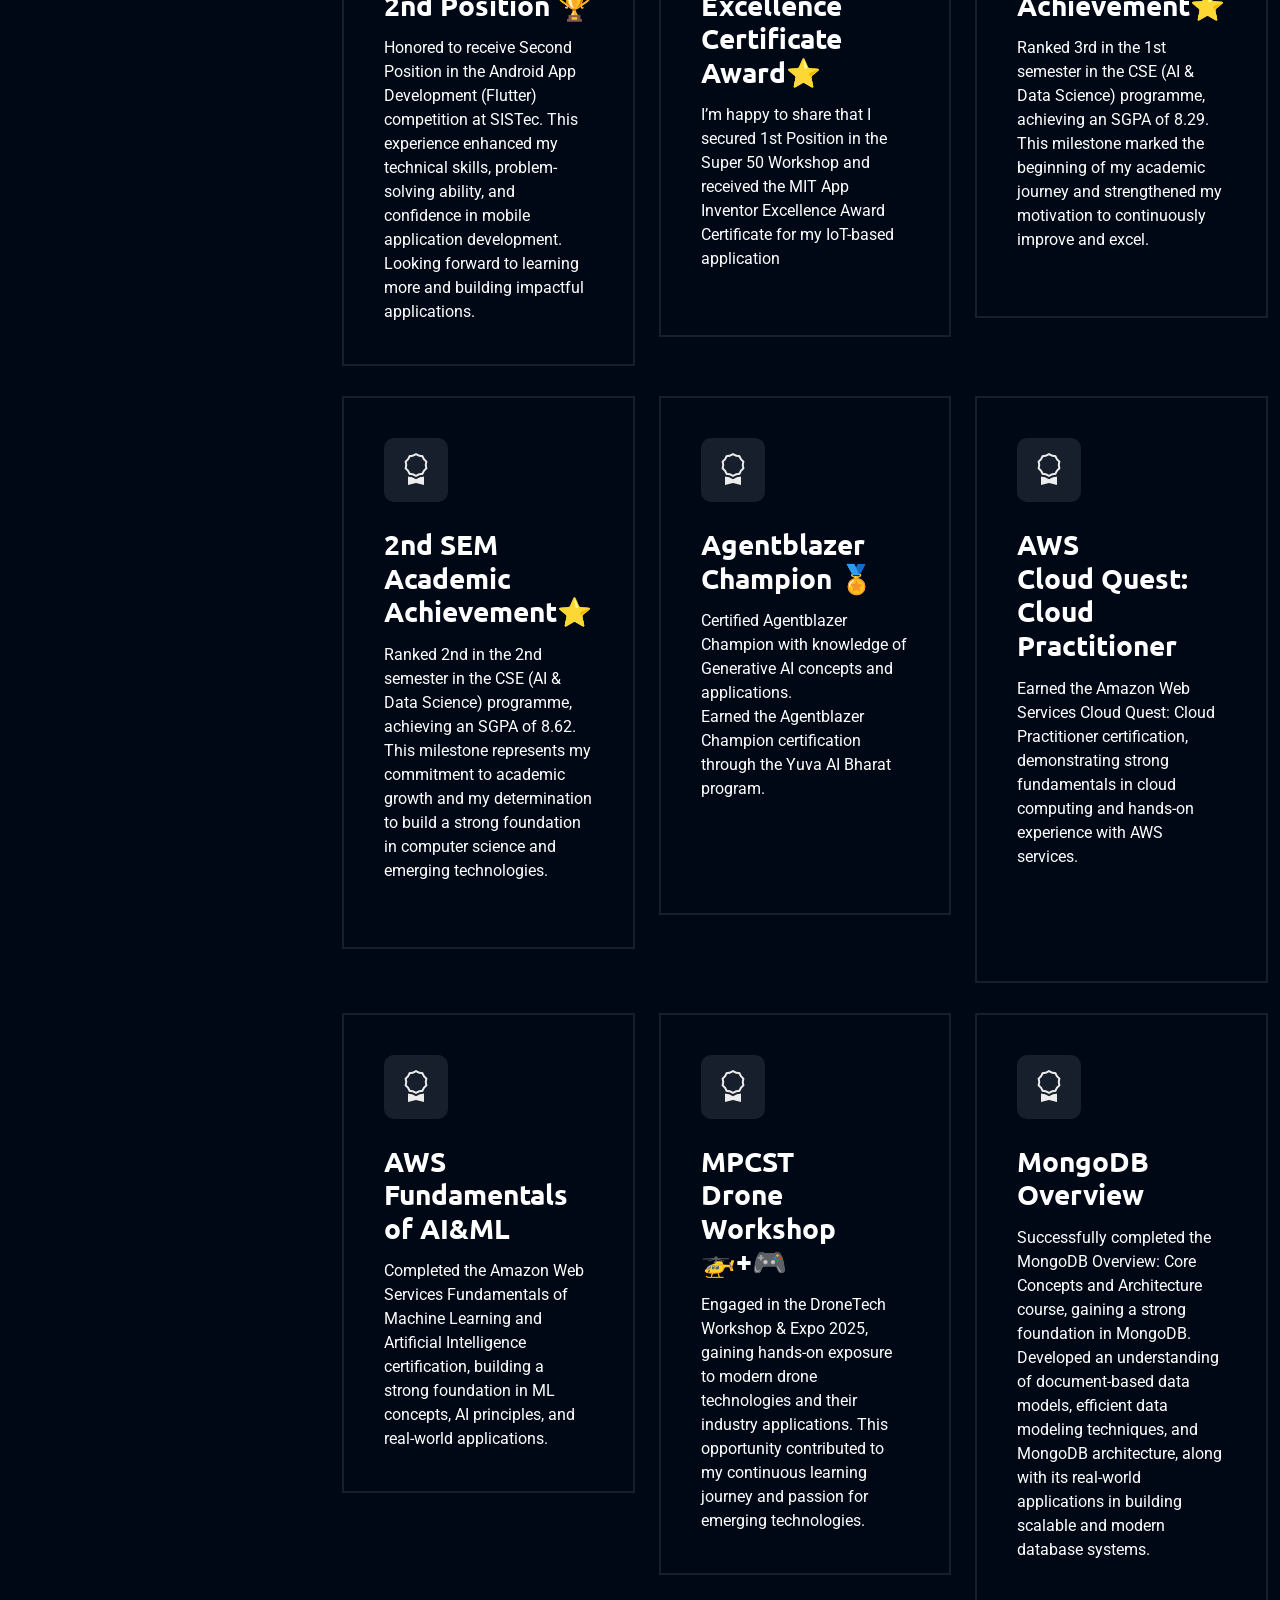
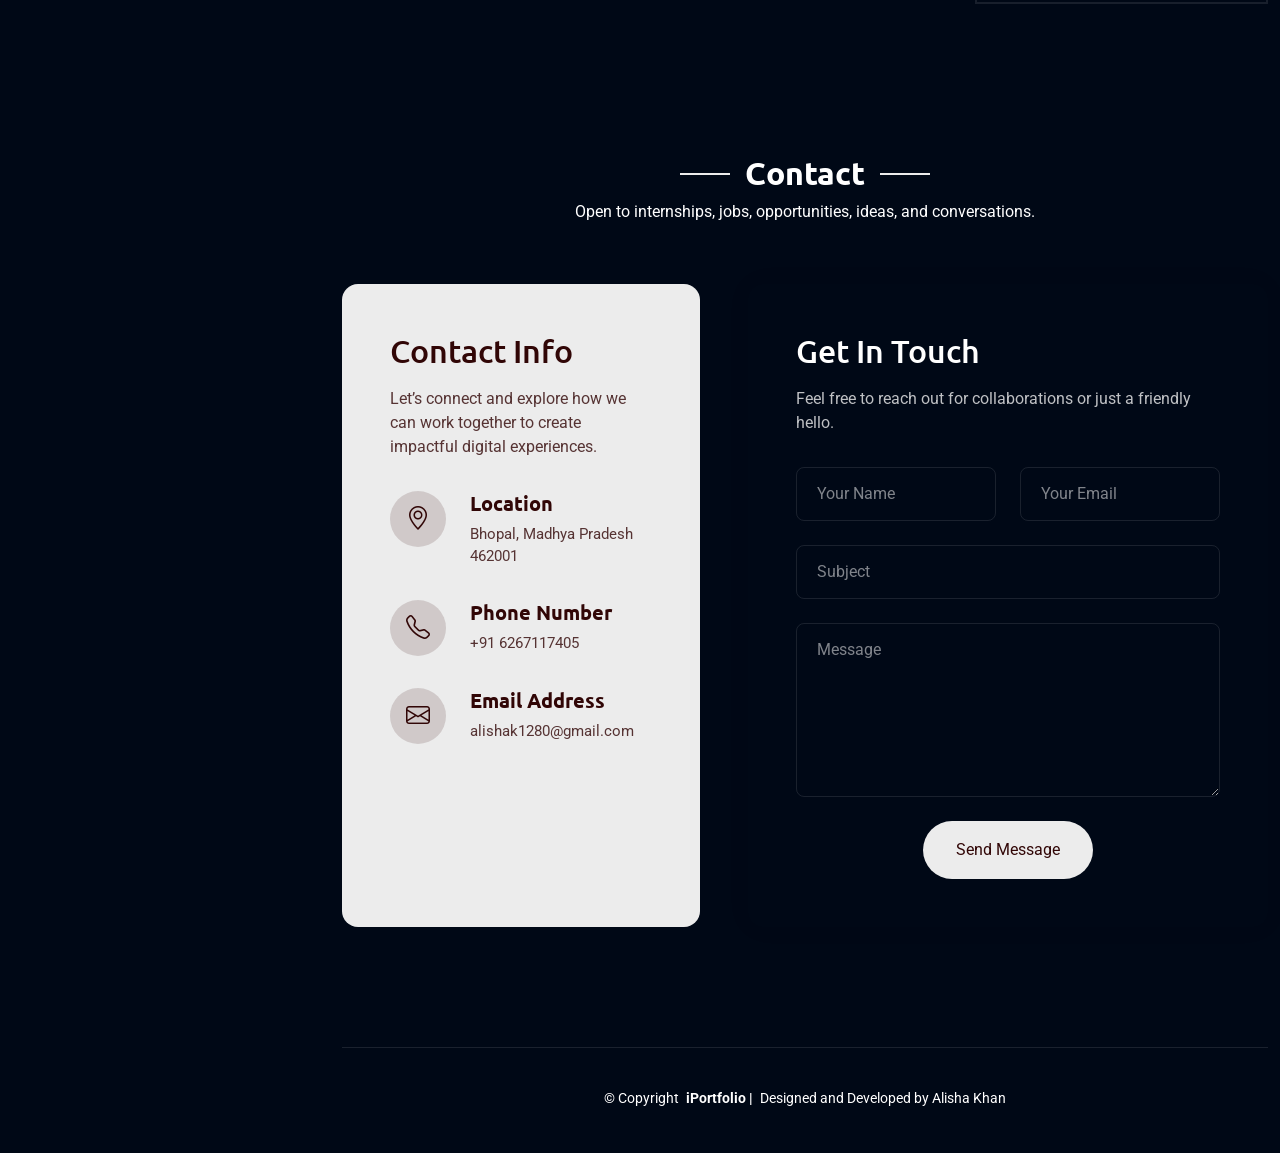
==== commit d0a3ce26: "Update index.html" ====
--- a/index.html
+++ b/index.html
@@ -910,8 +910,8 @@
                   </div>
                   <div class="content">
                     <h4>Location</h4>
-                    <p>Hno.08 Rathkhana Street</p>
-                    <p>Budhwara, Bhopal 462001</p>
+                    
+                    <p>Bhopal, Madhya Pradesh 462001</p>
                   </div>
                 </div>
 
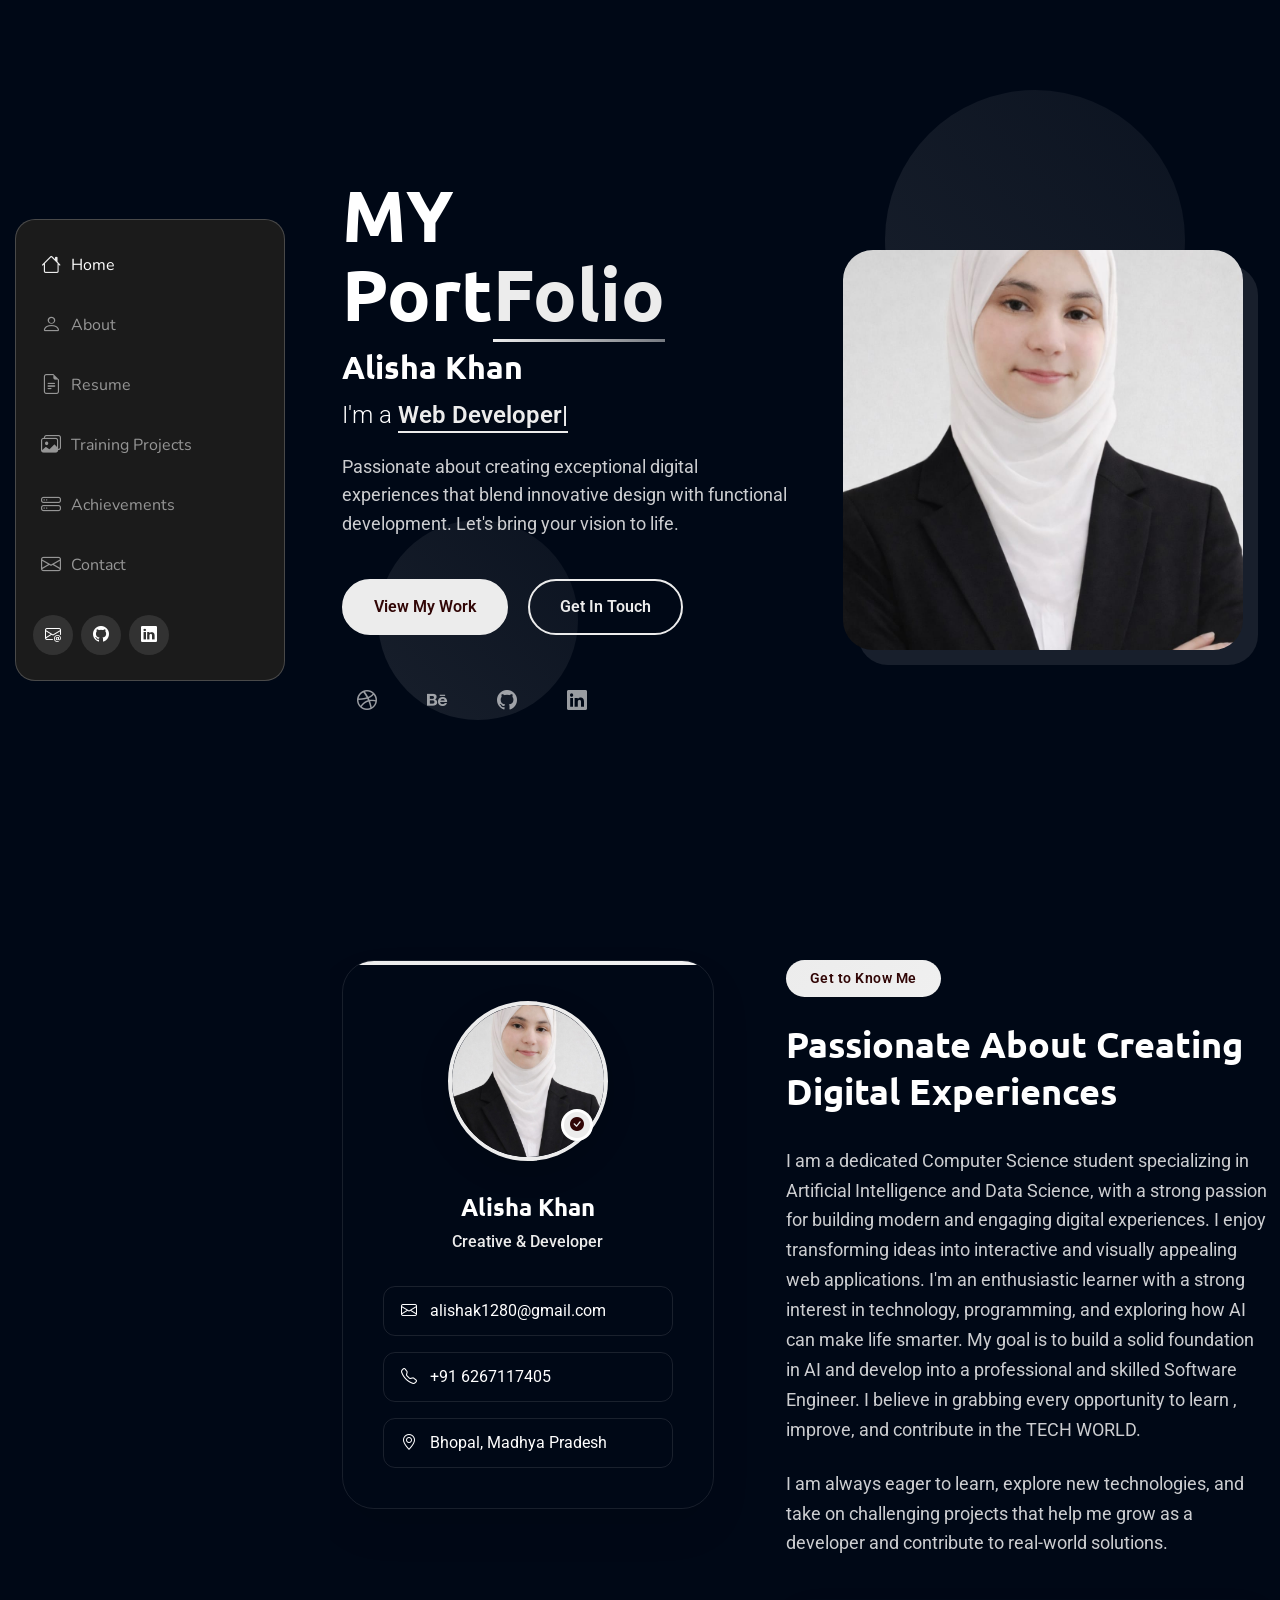
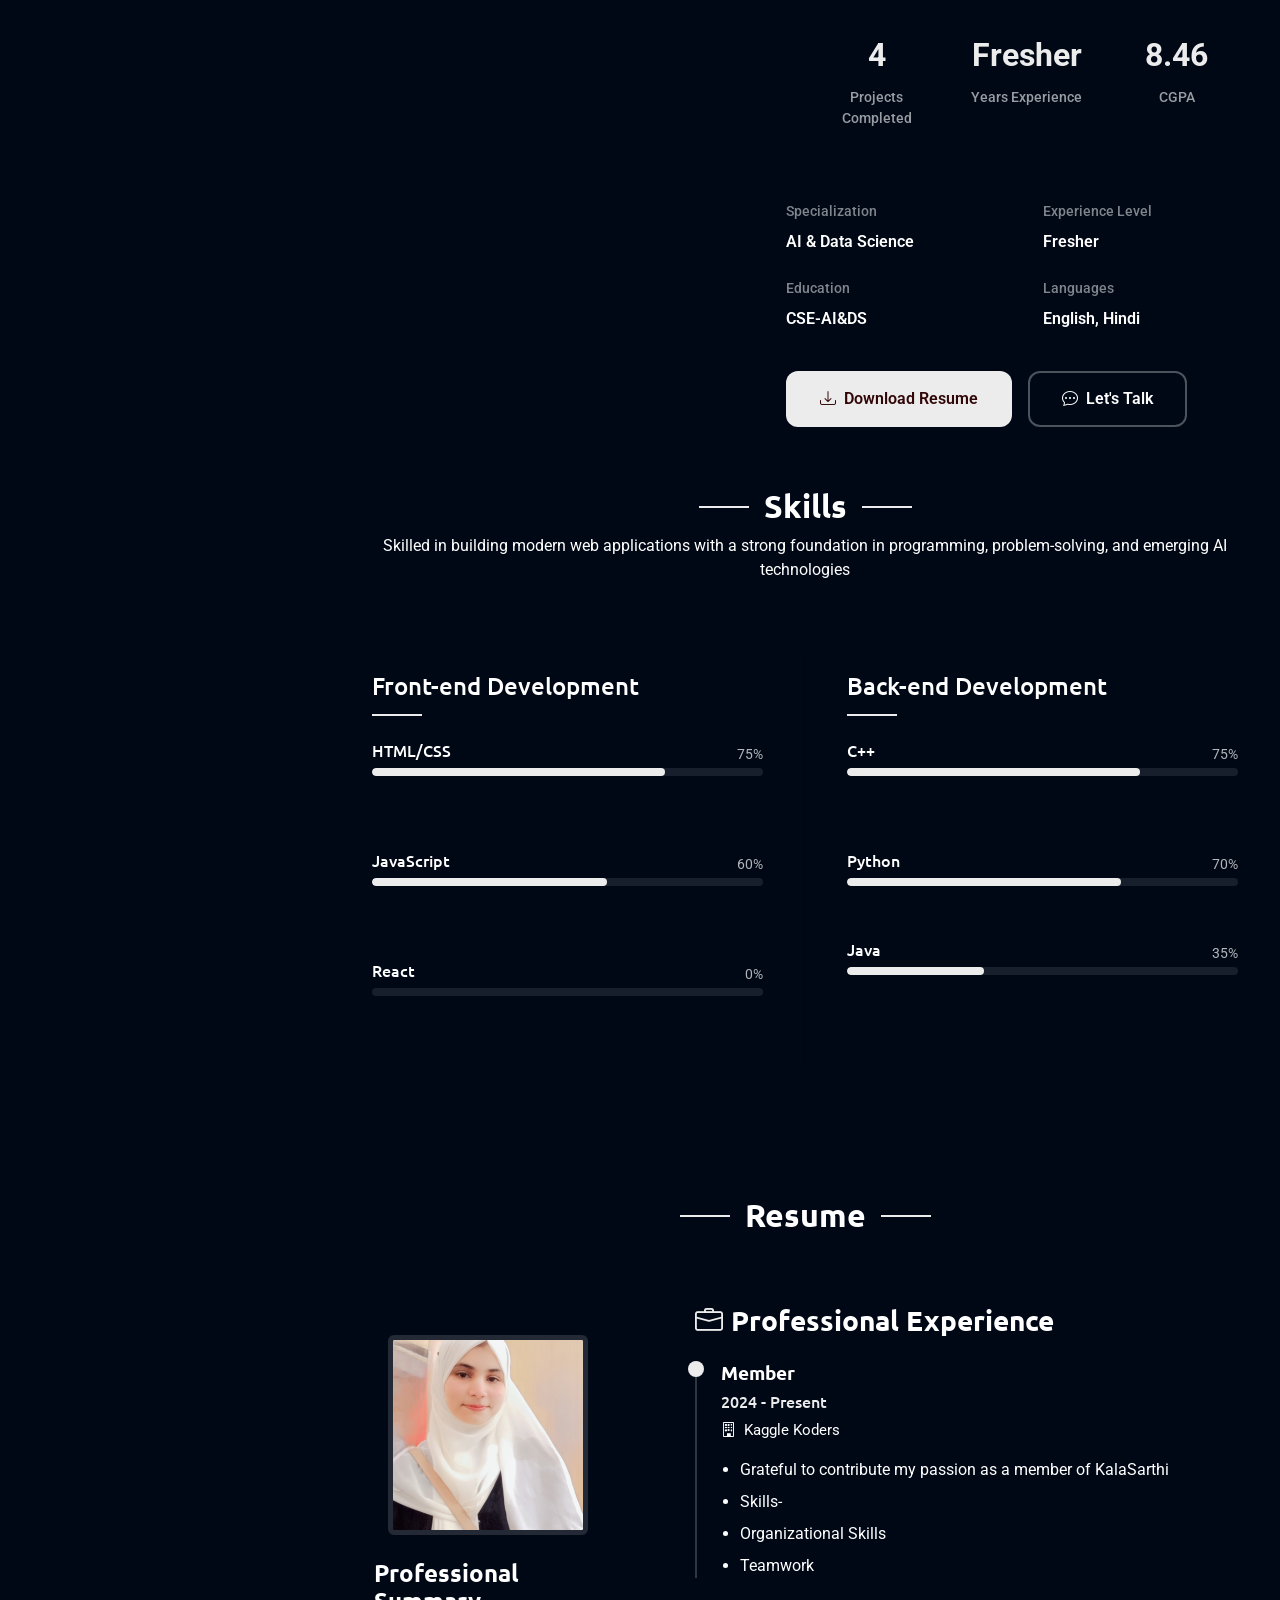
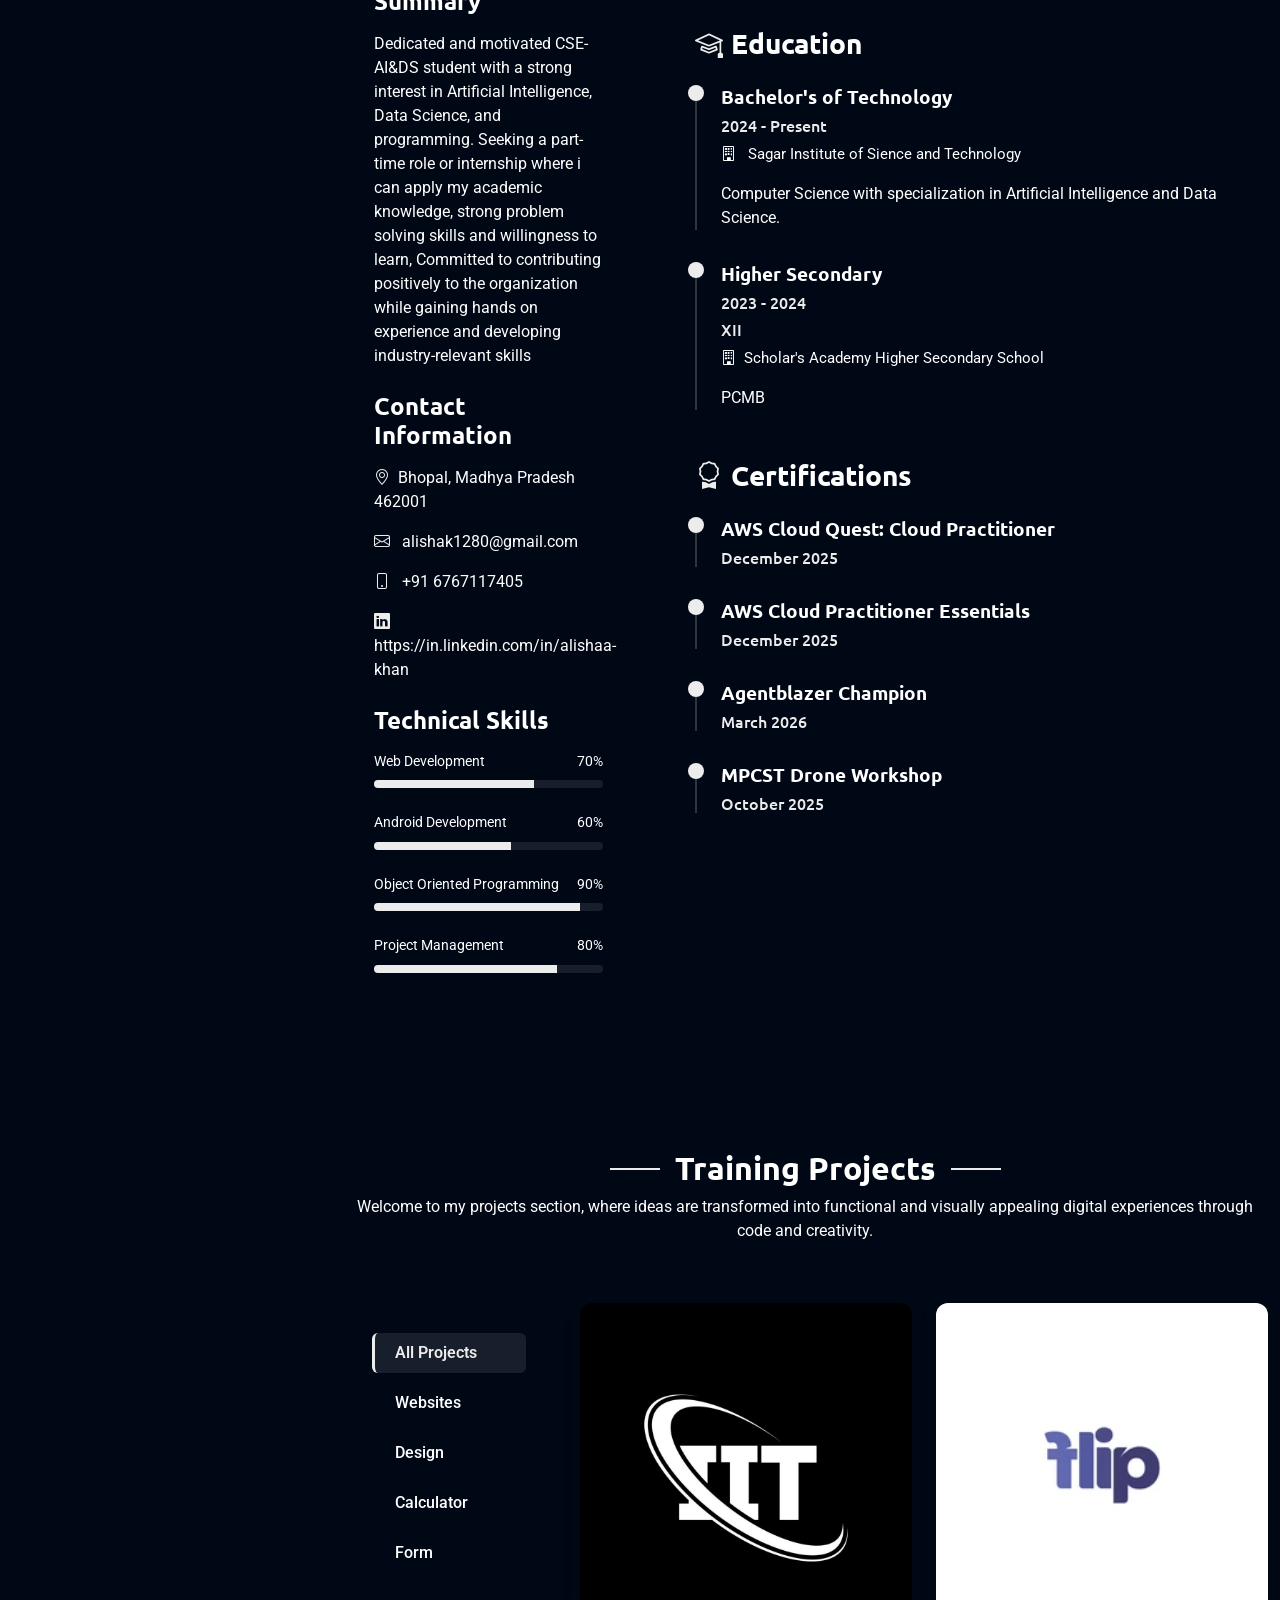
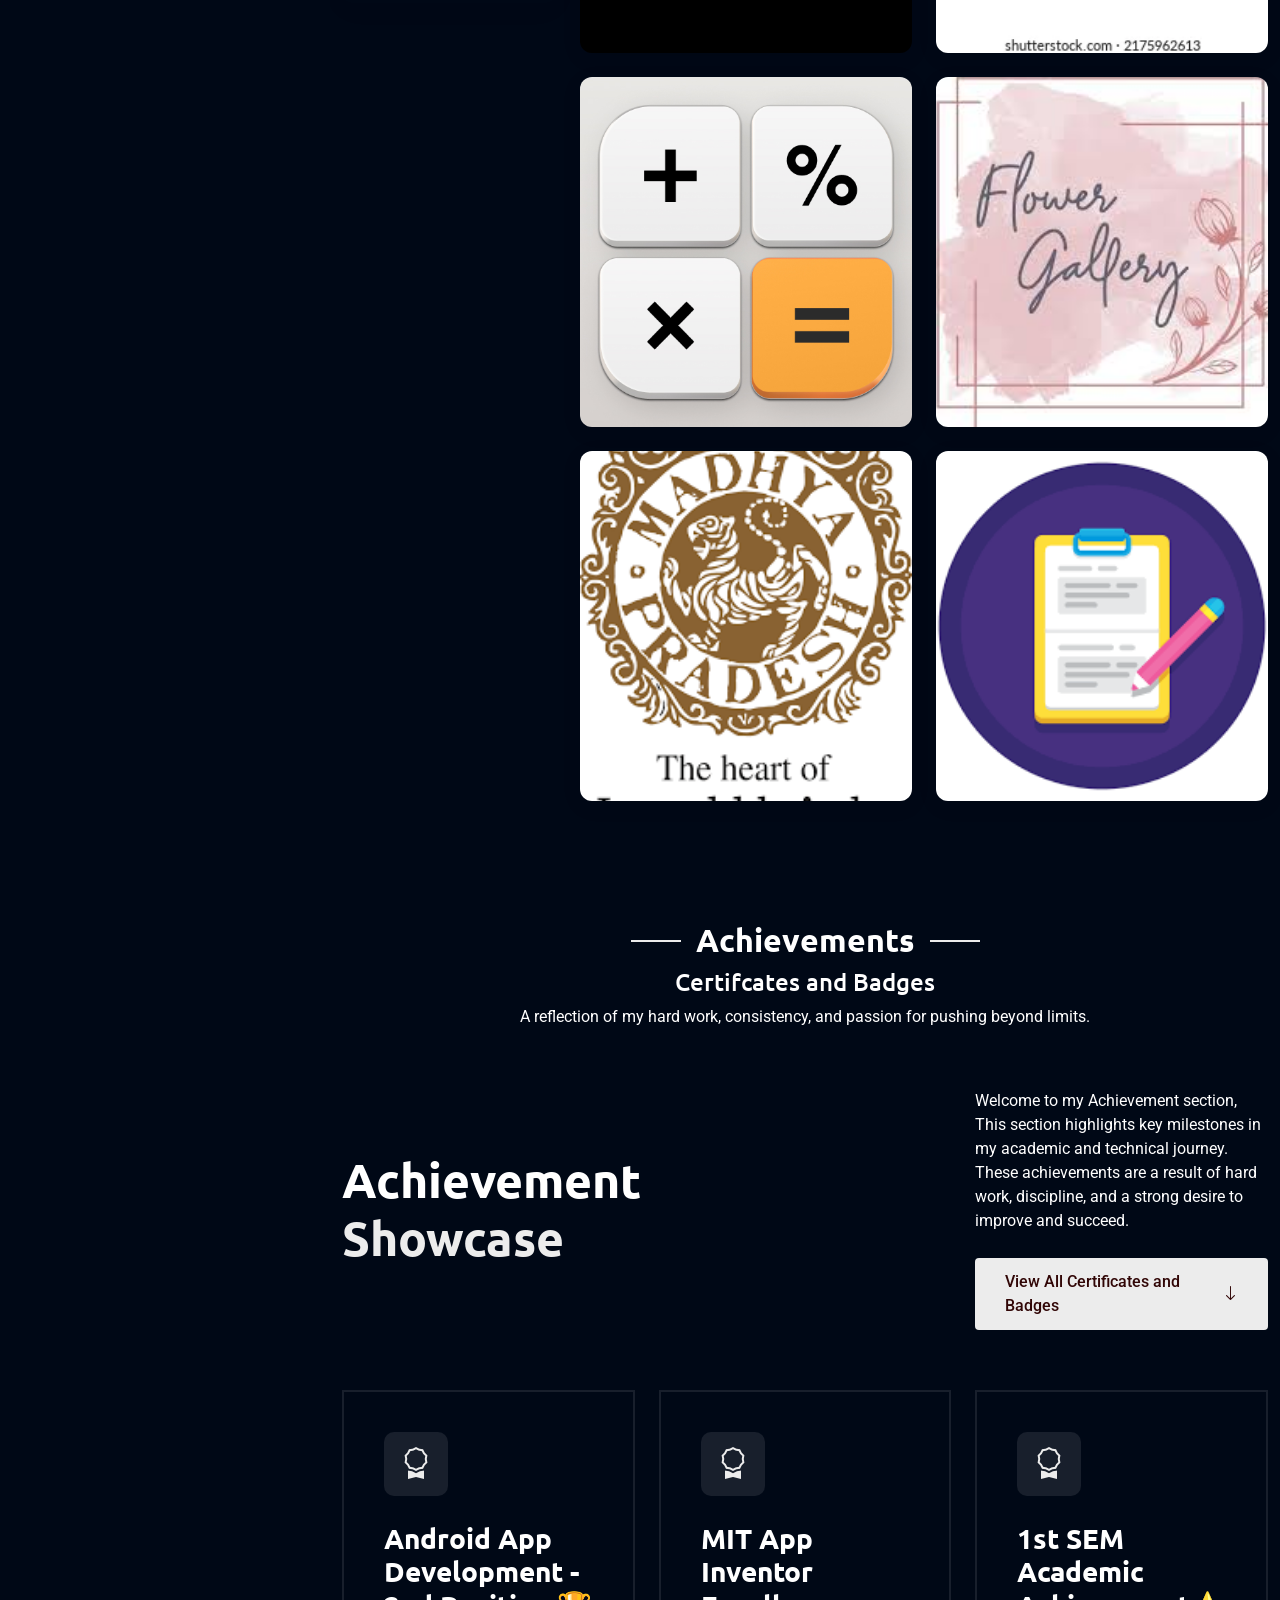
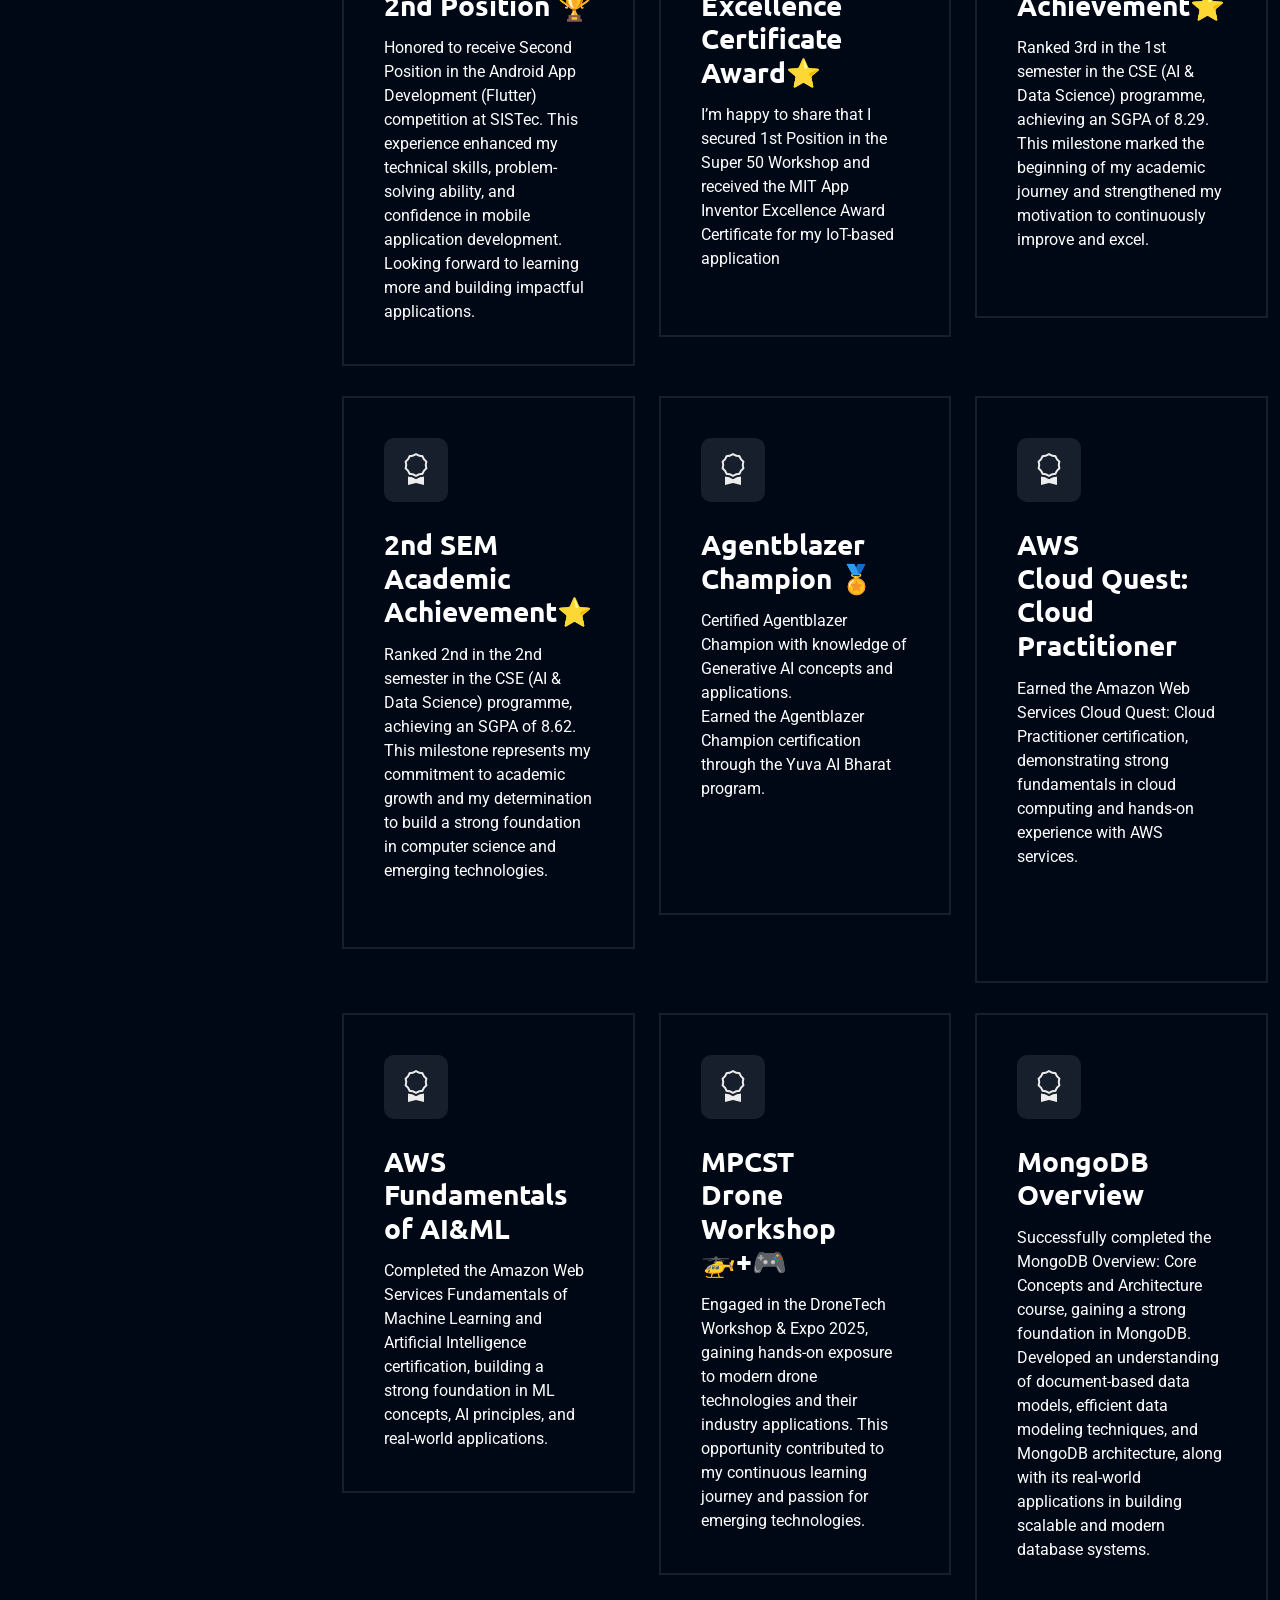
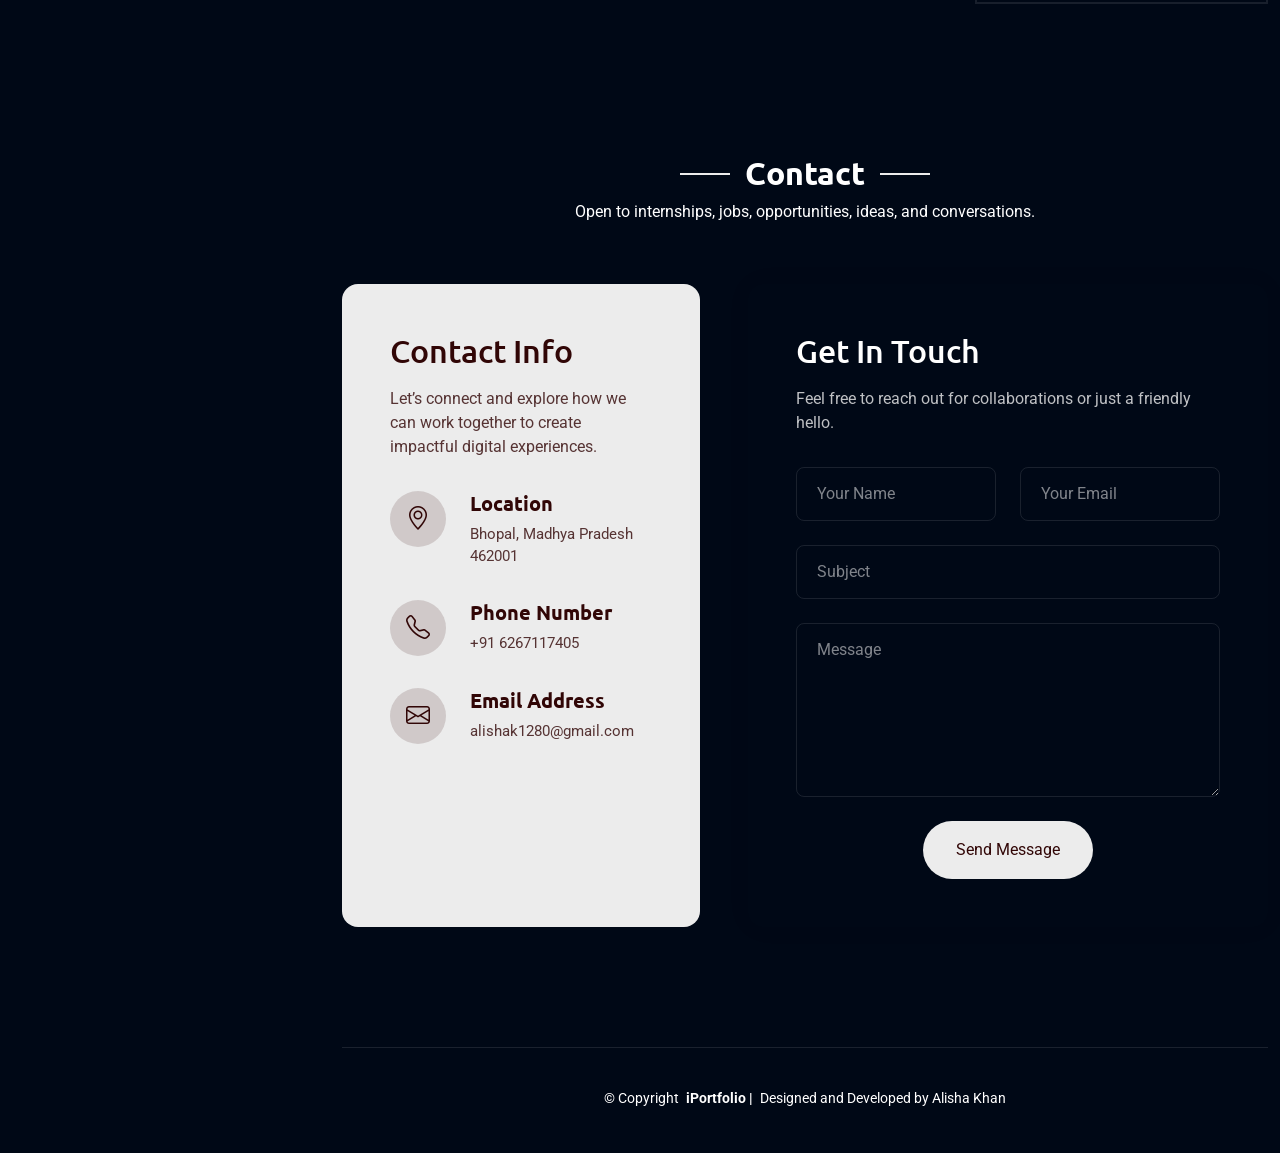
==== commit 48adae91: "Update index.html" ====
--- a/index.html
+++ b/index.html
@@ -364,7 +364,7 @@
 
                 <h3 class="mt-4">Contact Information</h3>
                 <ul class="contact-info list-unstyled">
-                  <li><i class="bi bi-geo-alt"></i>Hno.08 Rathkhana Street Budhwara, Bhopal</li>
+                  <li><i class="bi bi-geo-alt"></i>Bhopal, Madhya Pradesh 462001</li>
                   <li><i class="bi bi-envelope"></i> alishak1280@gmail.com</li>
                   <li><i class="bi bi-phone"></i> +91 6767117405</li>
                   <li><i class="bi bi-linkedin"></i> https://in.linkedin.com/in/alishaa-khan</li>
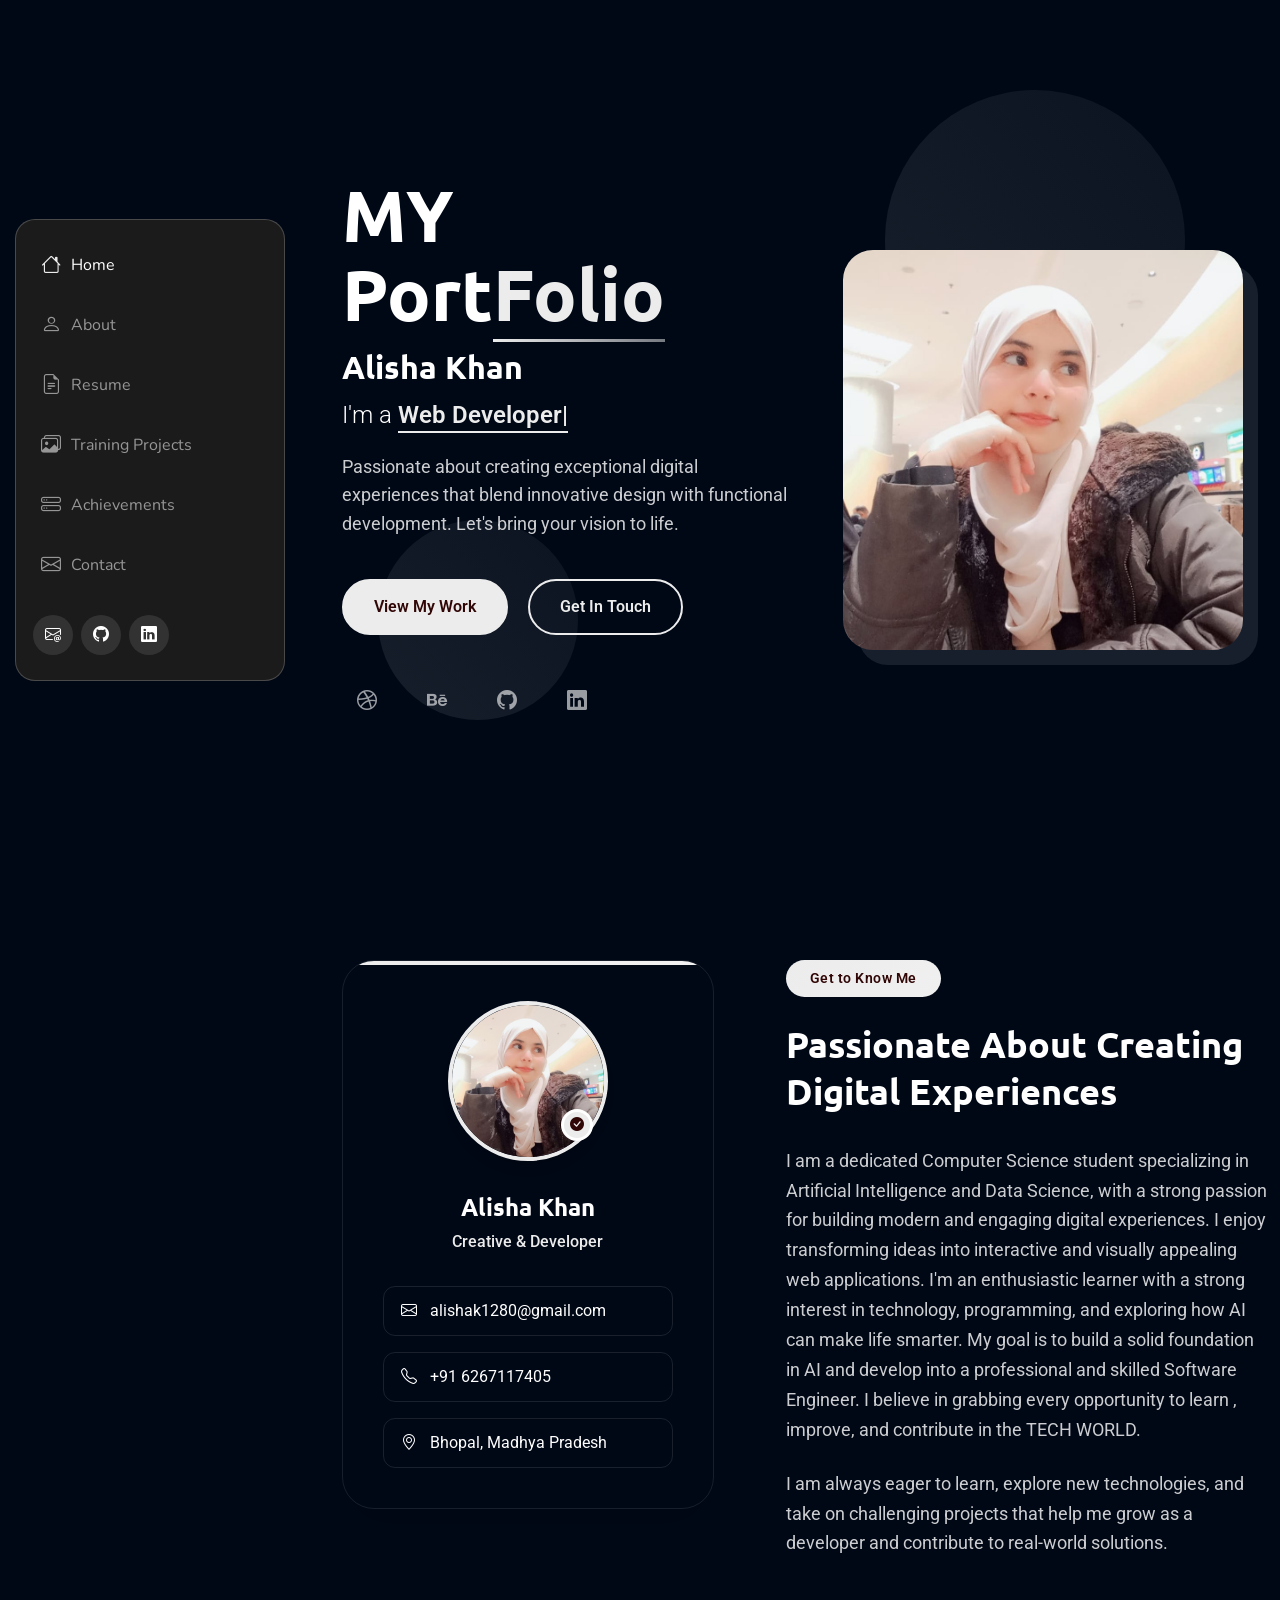
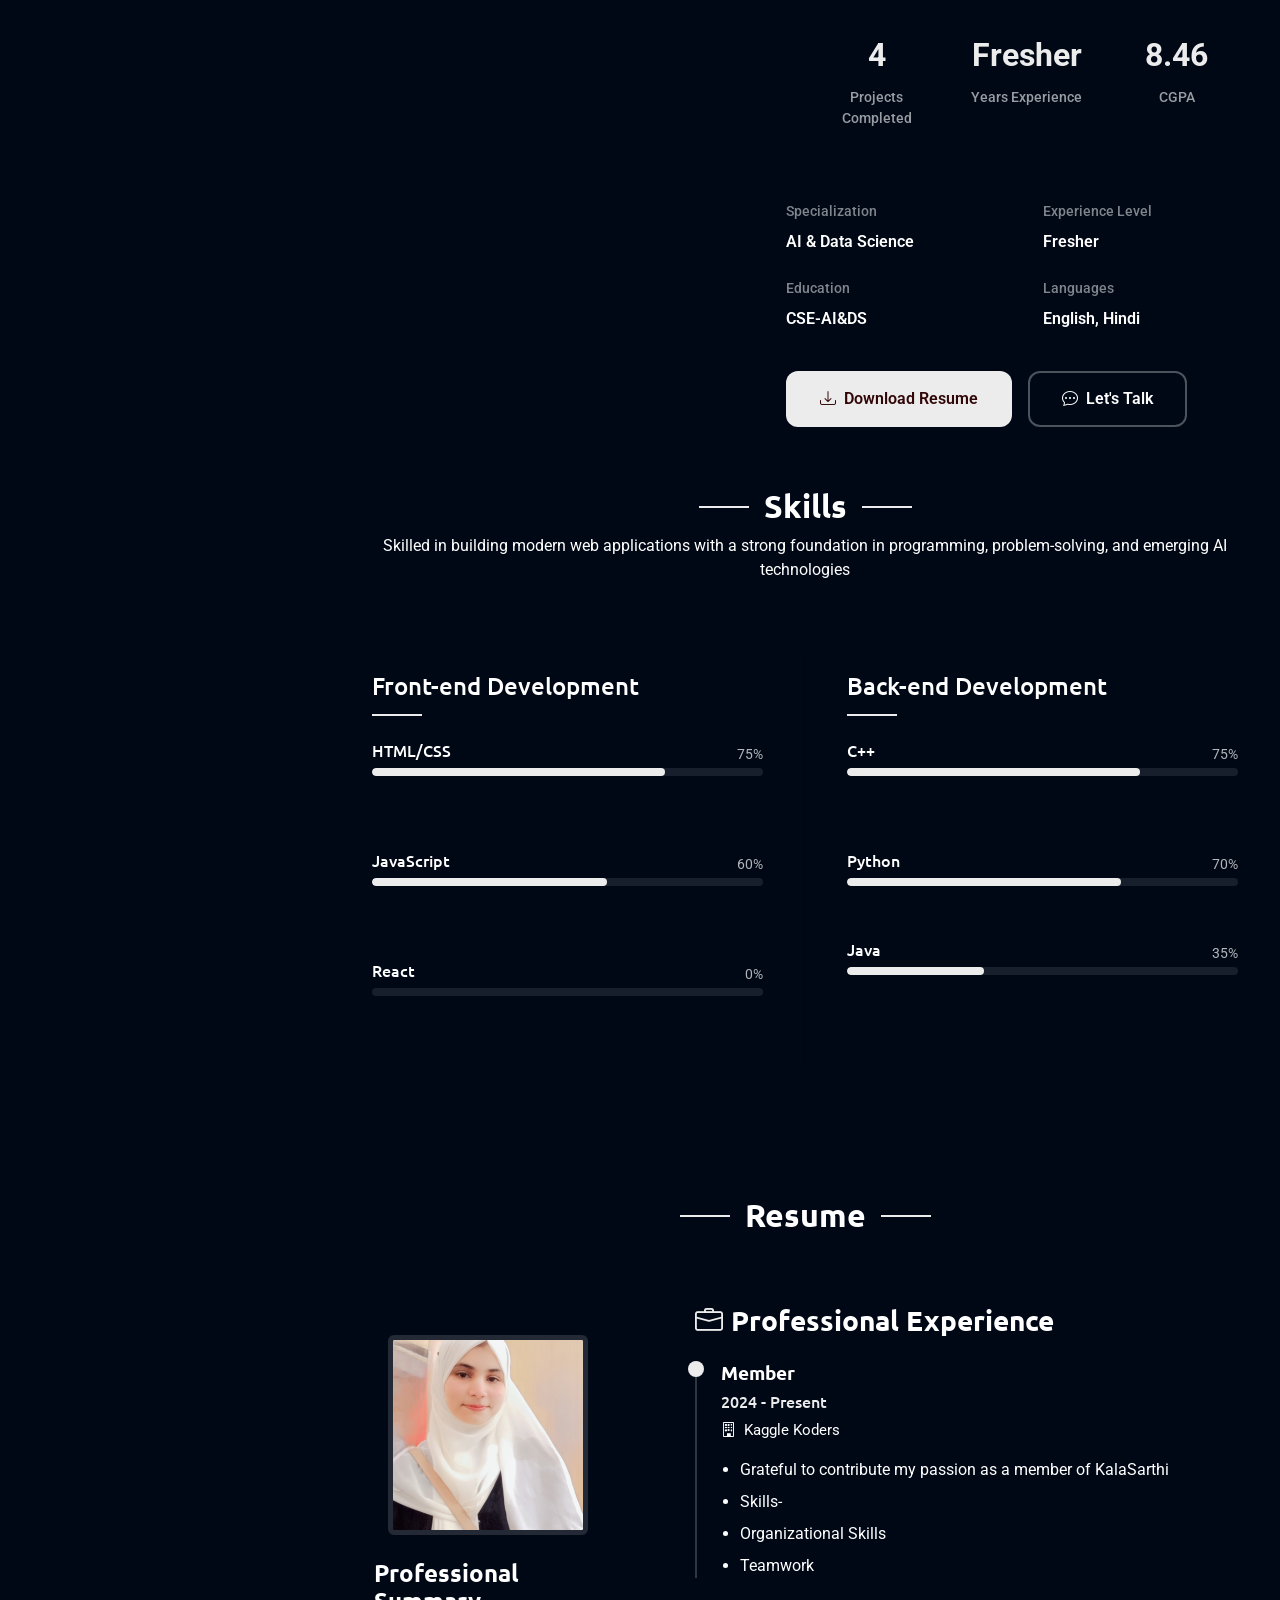
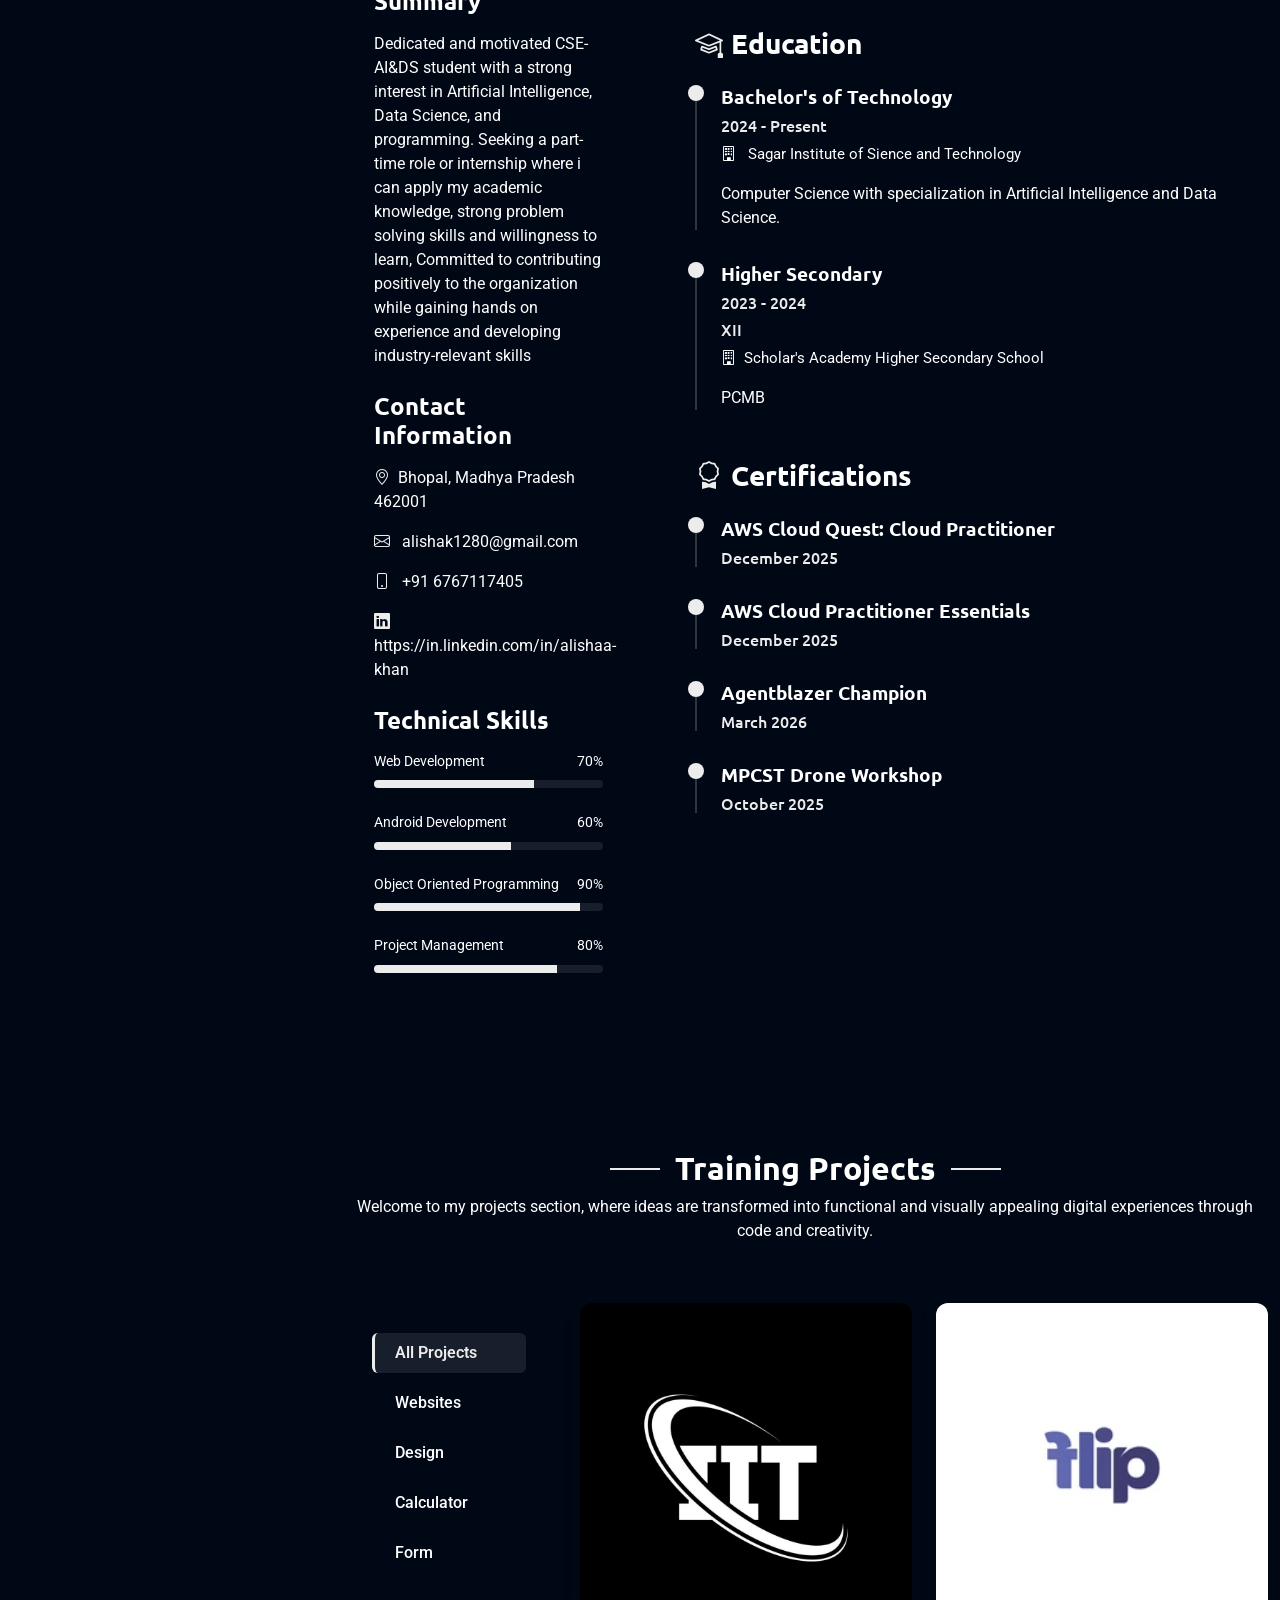
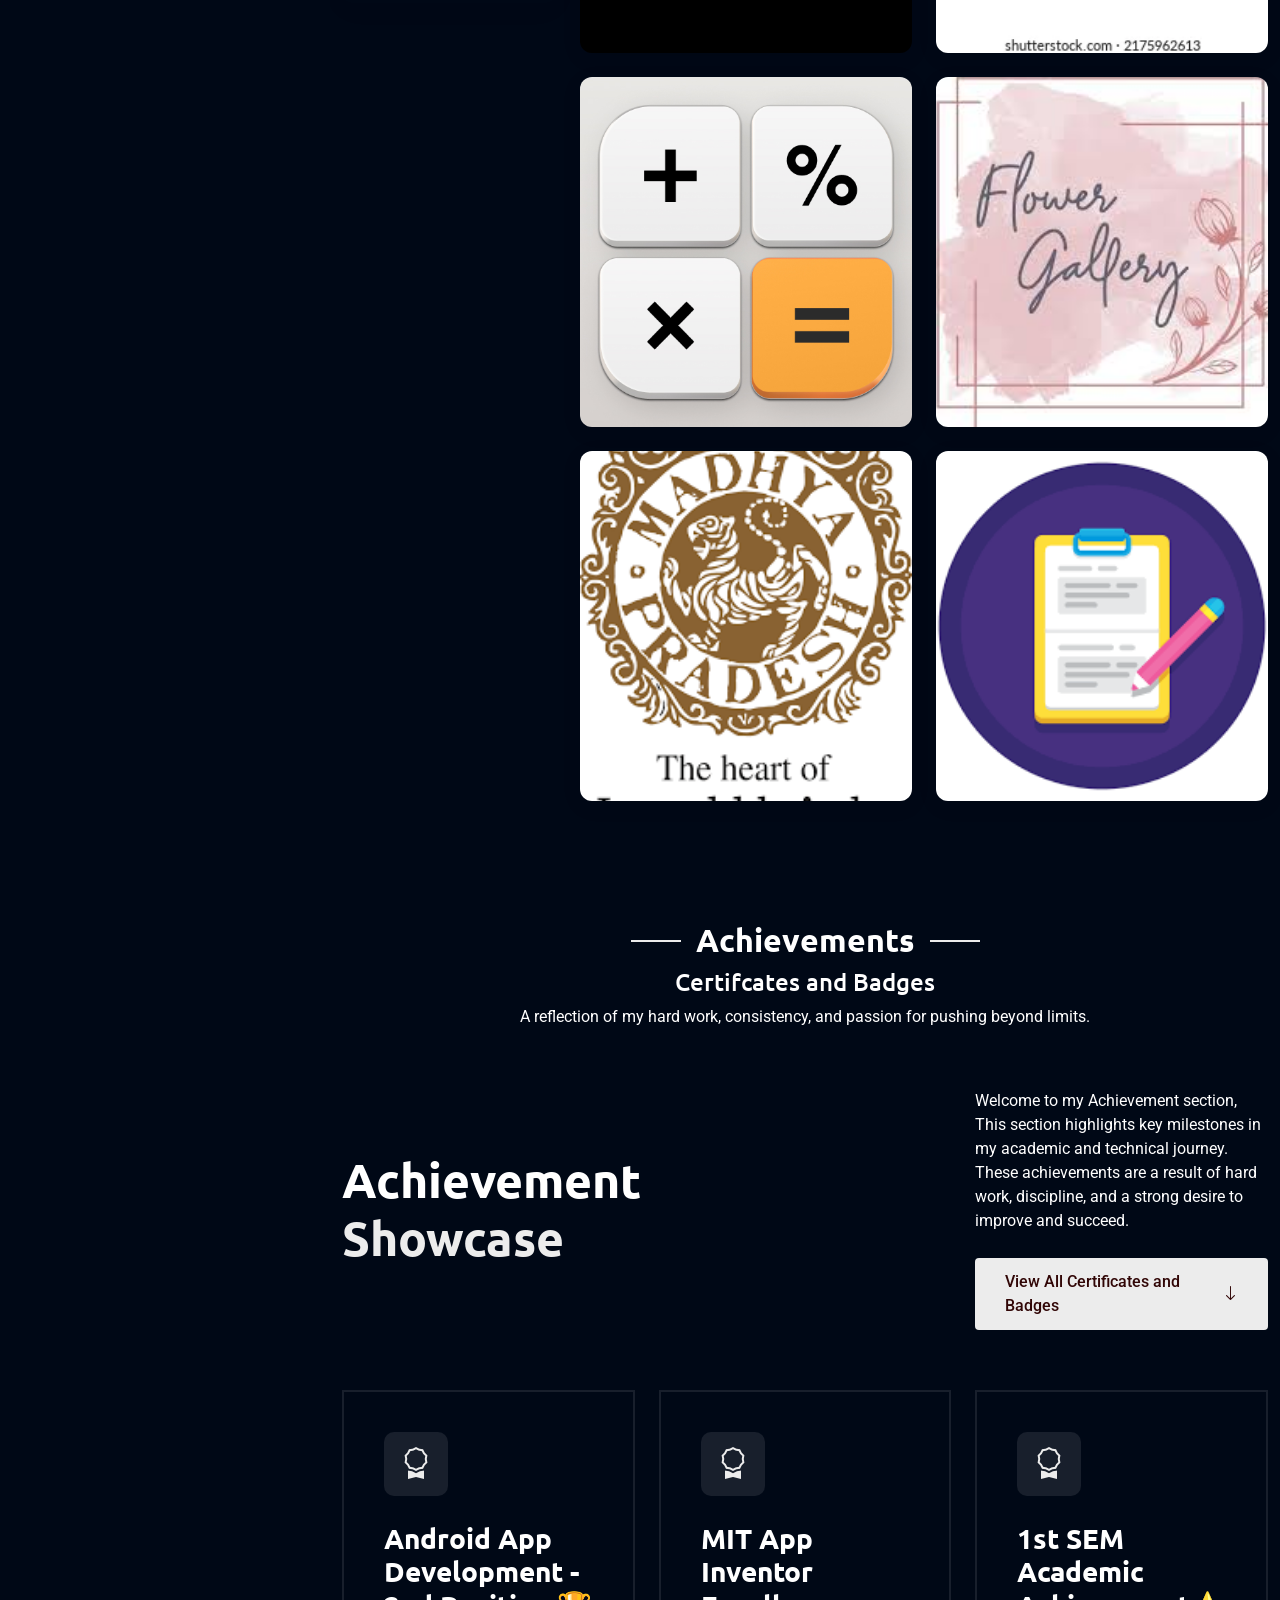
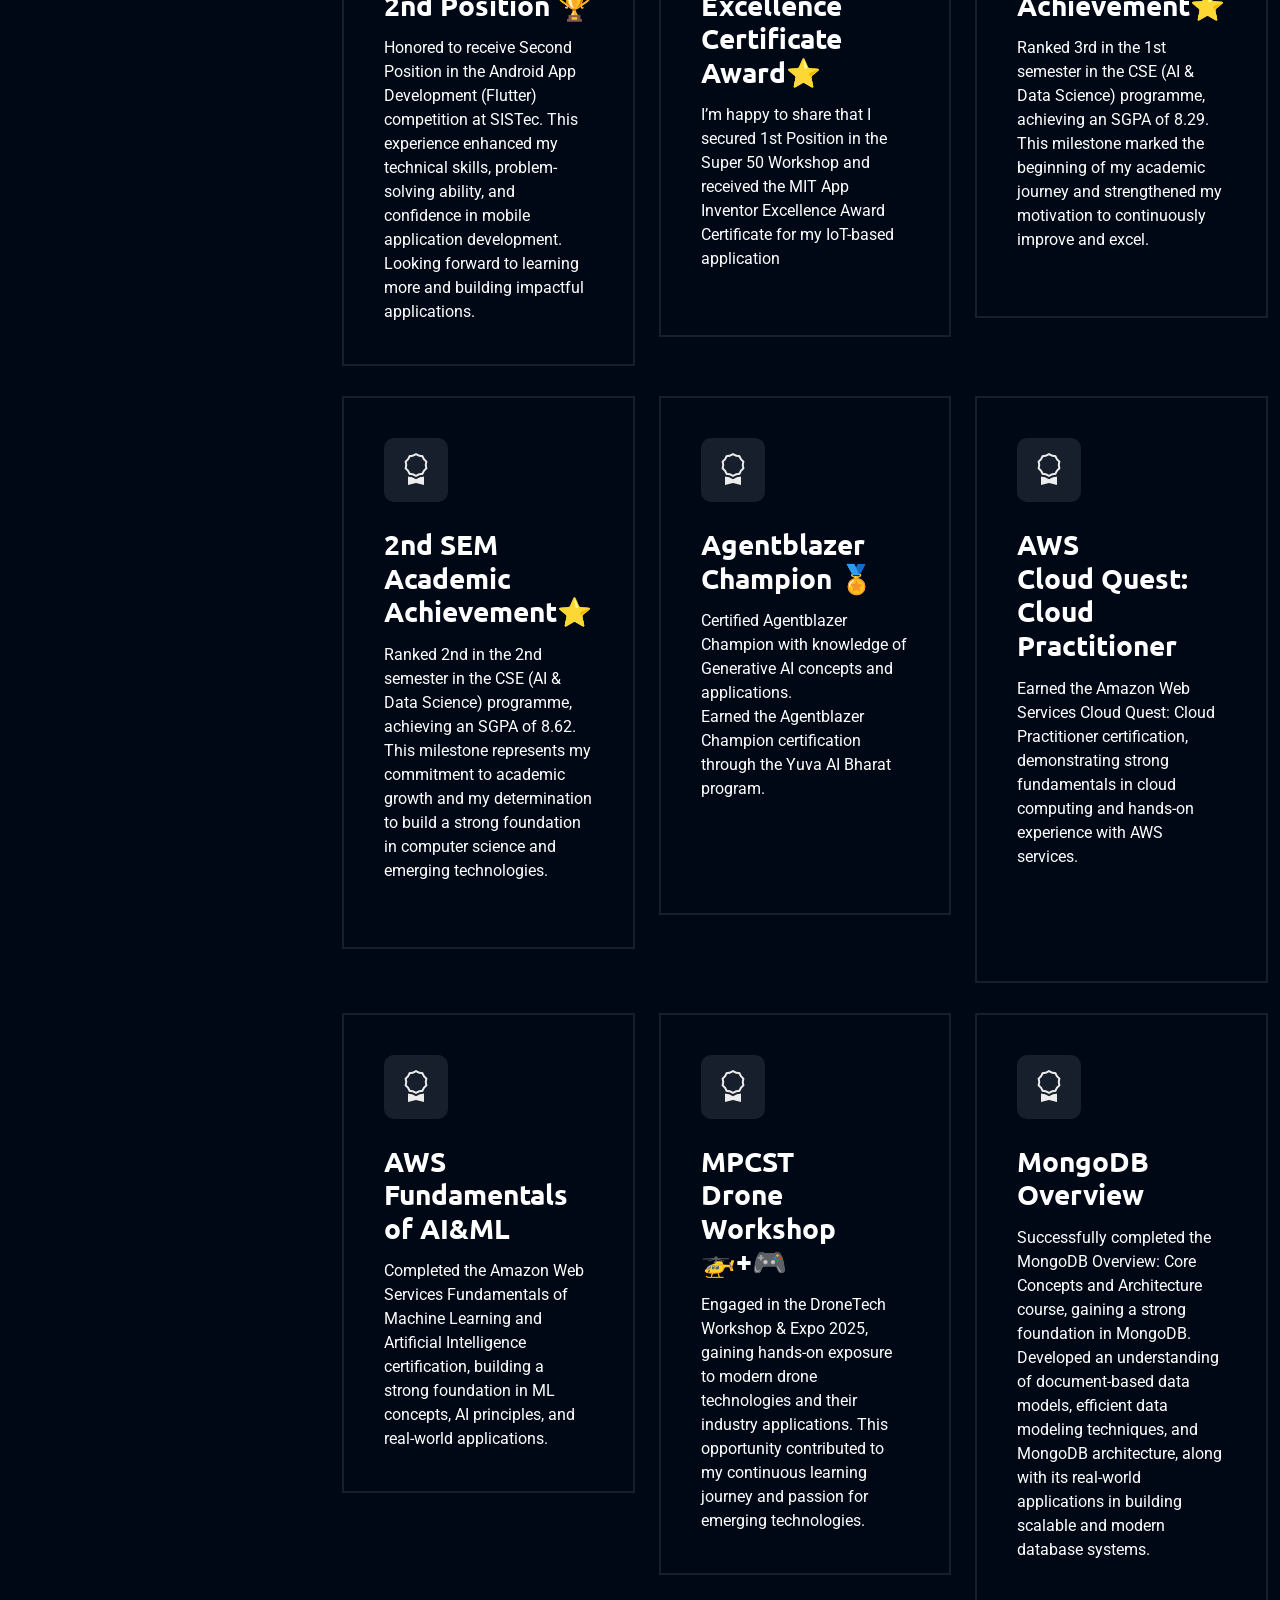
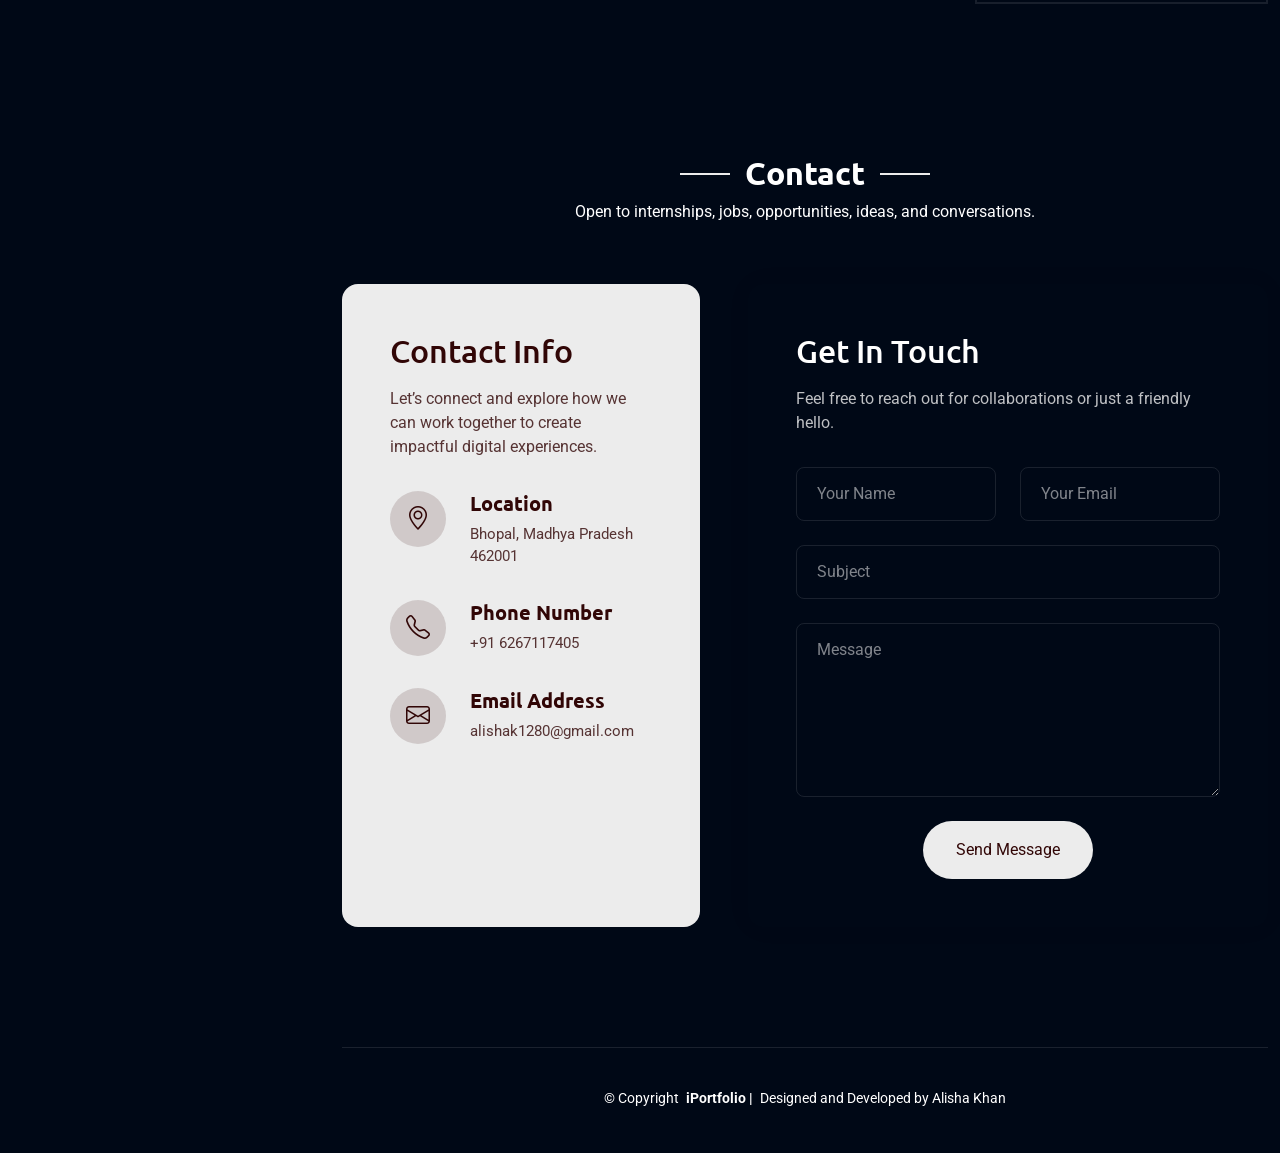
==== commit 85f36ad1: "Update index.html" ====
--- a/index.html
+++ b/index.html
@@ -108,7 +108,7 @@
               <div class="hero-visual">
                 <div class="profile-container">
                   <div class="profile-background"></div>
-                  <img src="/IMAGES/Alisha's.jpeg" alt="Alexander Chen" class="profile-image">
+                  <img src="/IMAGES/AK.jpeg" alt="Alexander Chen" class="profile-image">
                 </div>
               </div>
             </div>
@@ -129,7 +129,7 @@
             <div class="profile-card">
               <div class="profile-header">
                 <div class="profile-image">
-                  <img src="/IMAGES/Alisha's.jpeg" alt="Profile Image" class="img-fluid">
+                  <img src="/IMAGES/AK.jpeg" alt="Profile Image" class="img-fluid">
                 </div>
                 <div class="profile-badge">
                   <i class="bi bi-check-circle-fill"></i>
